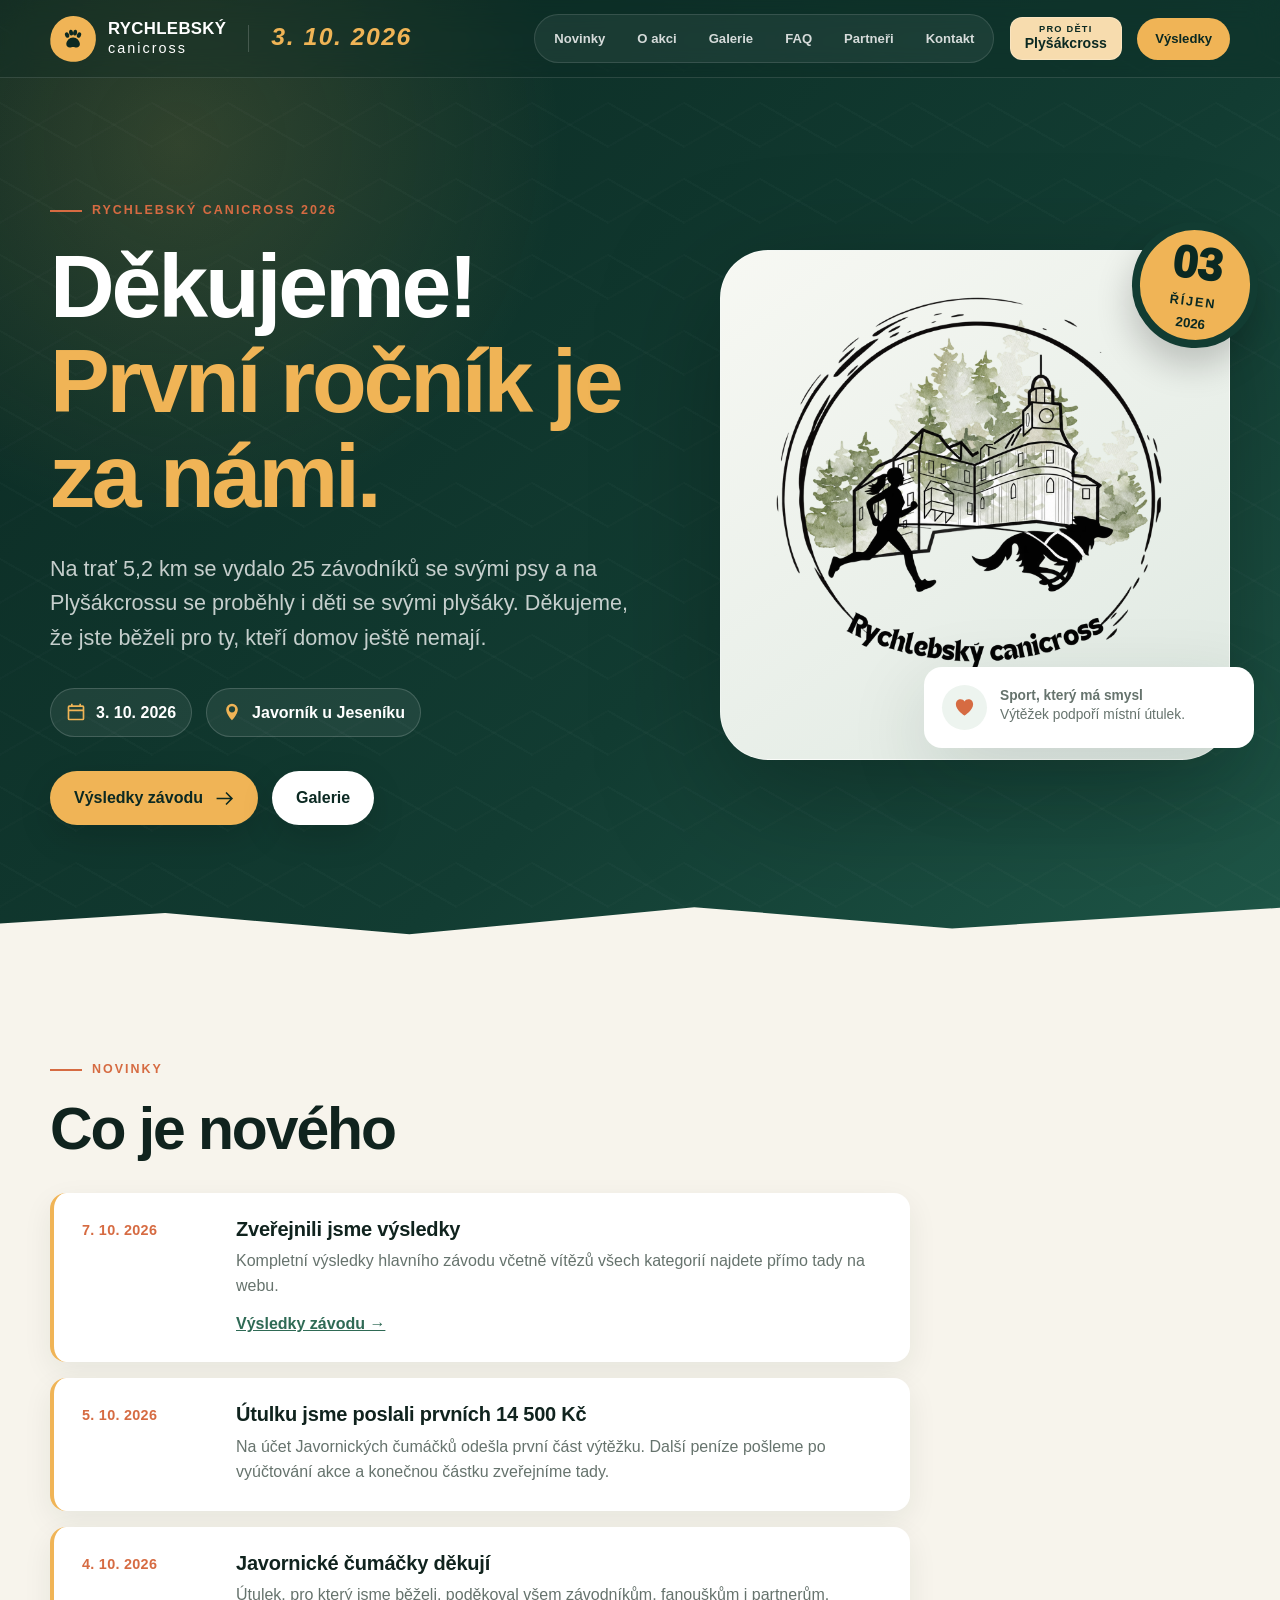
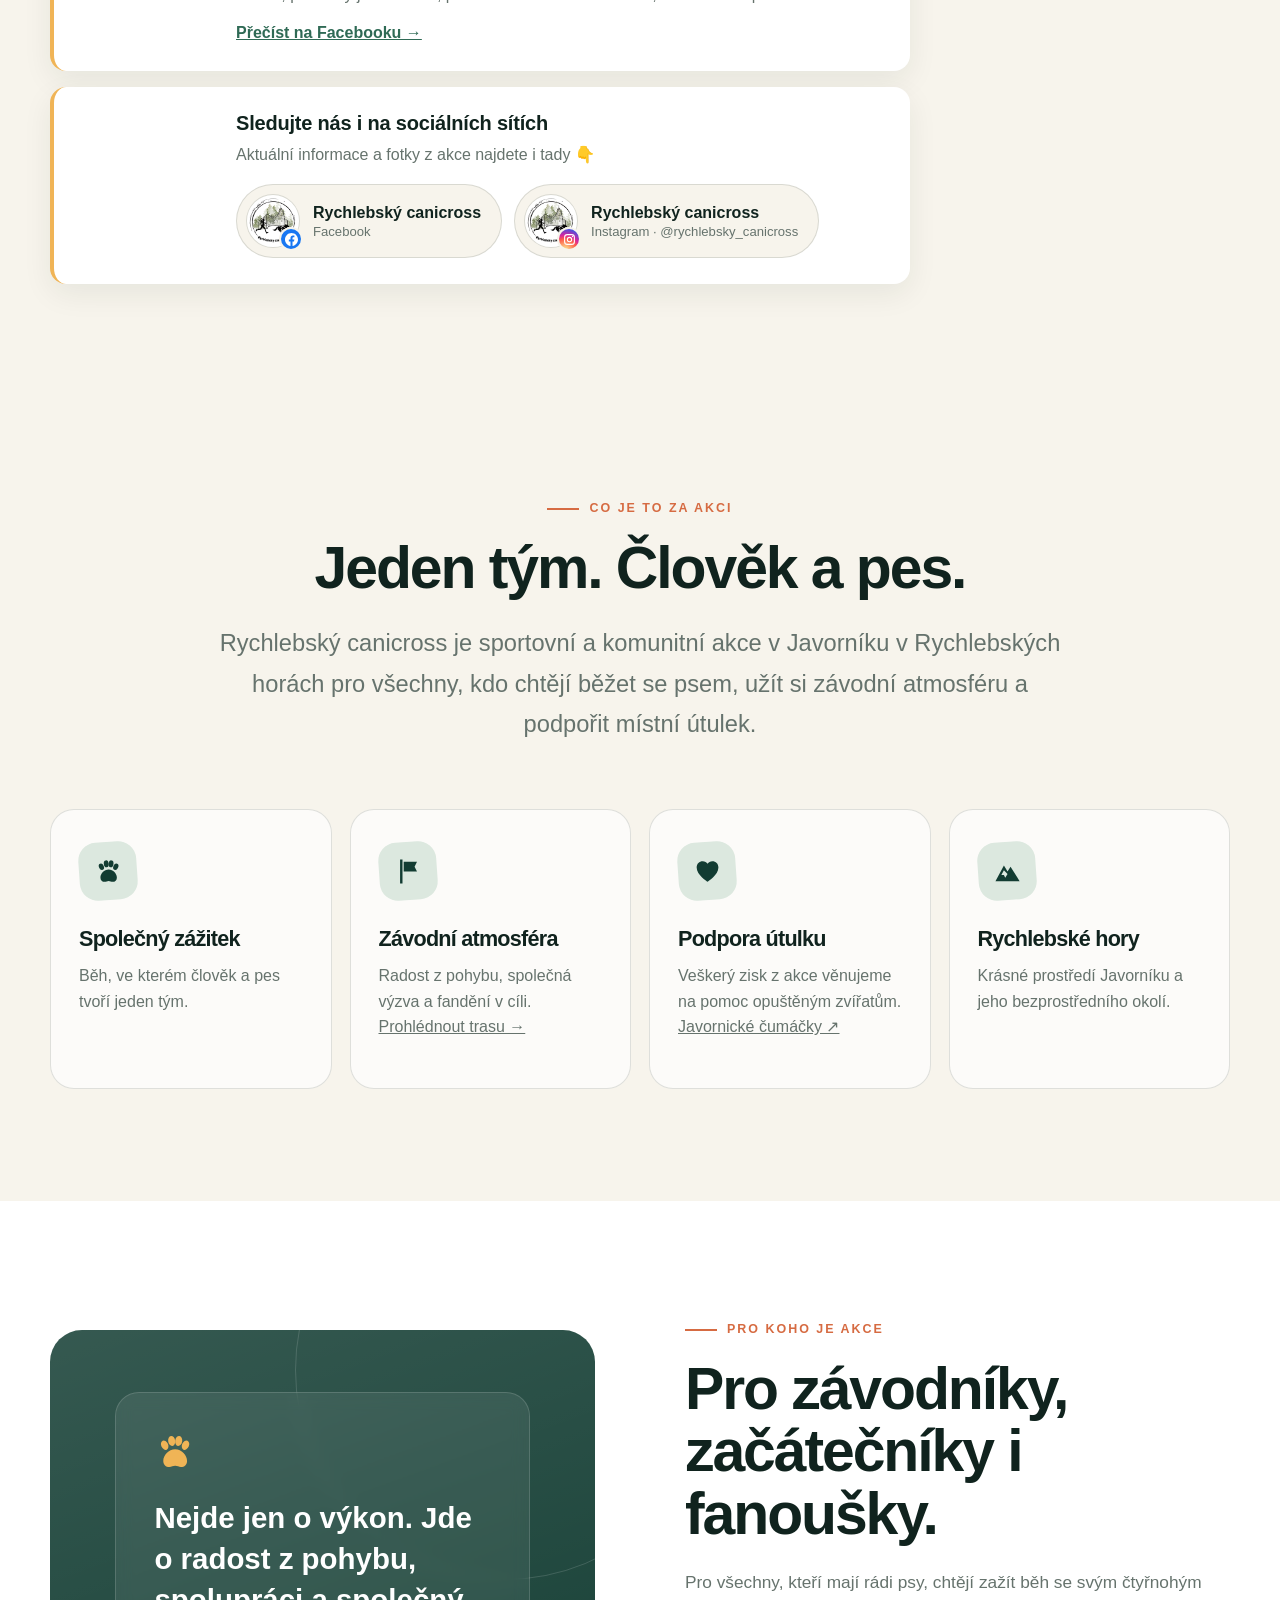
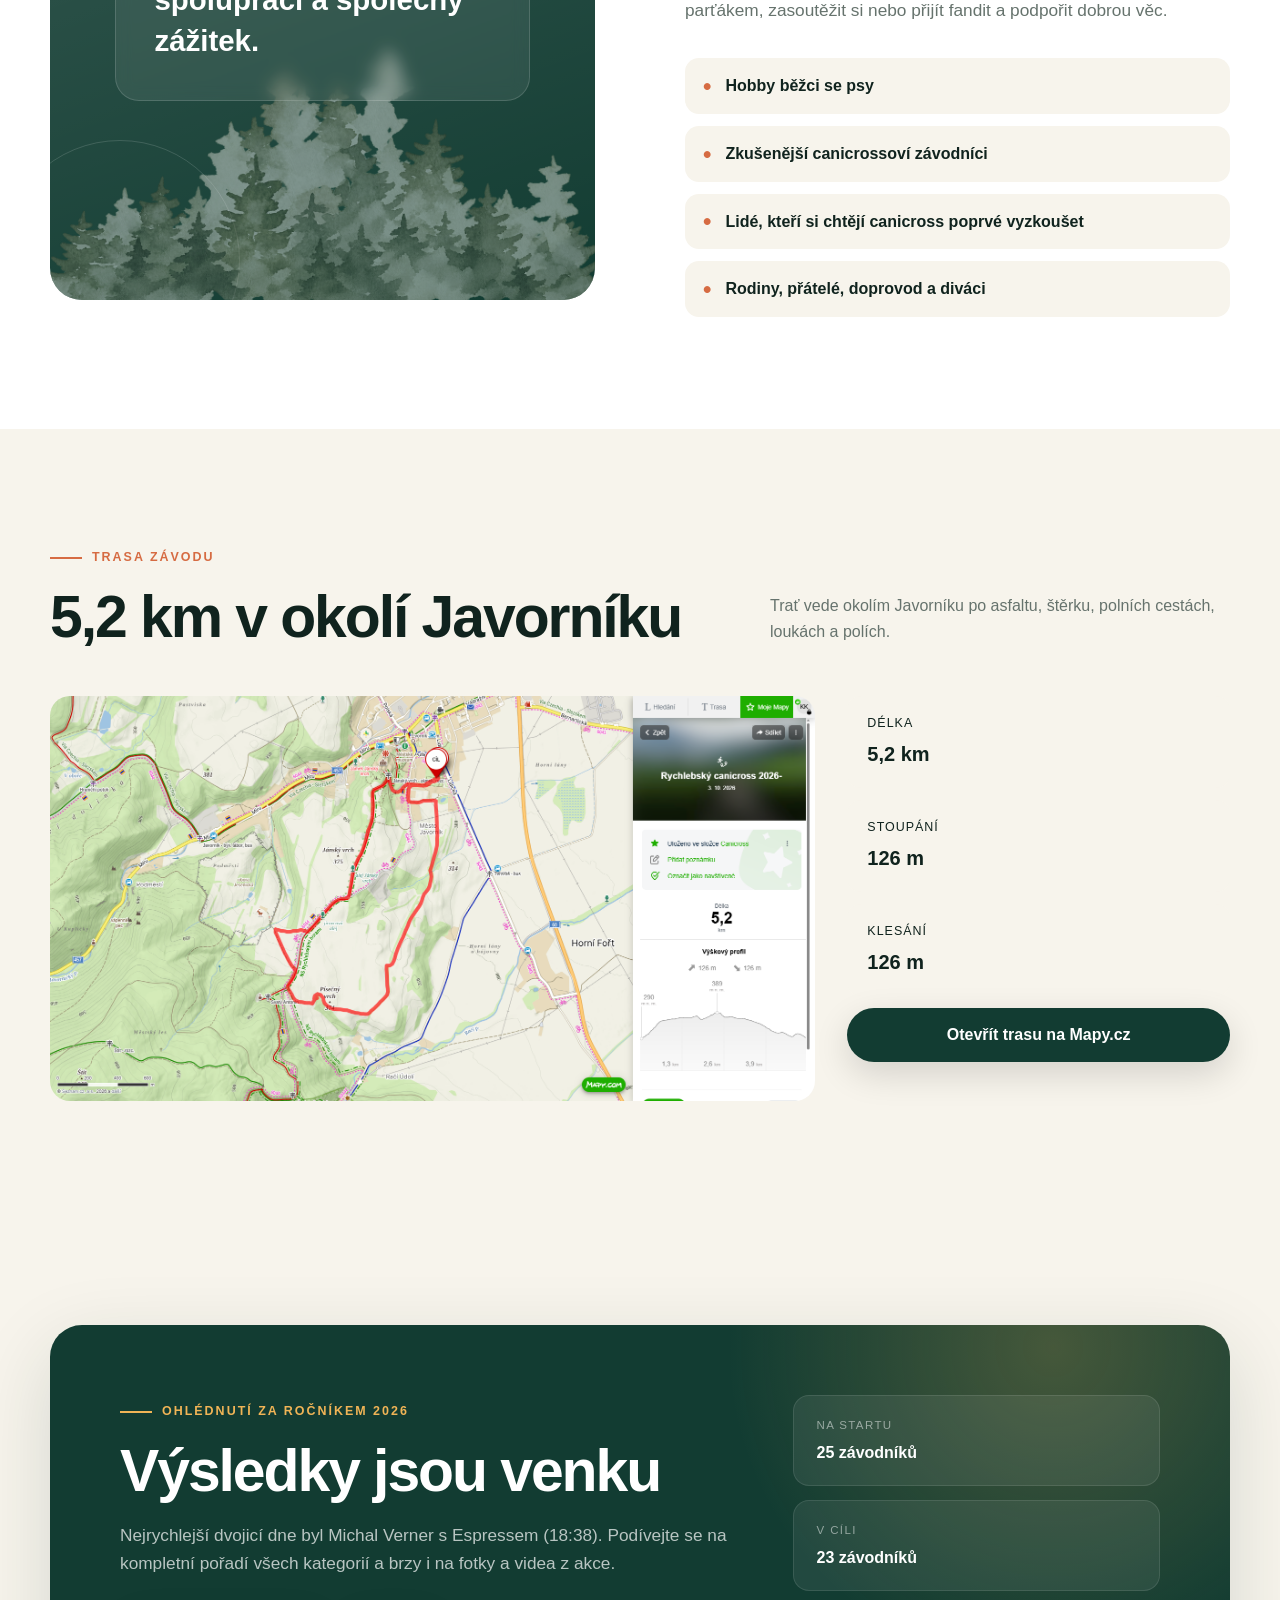
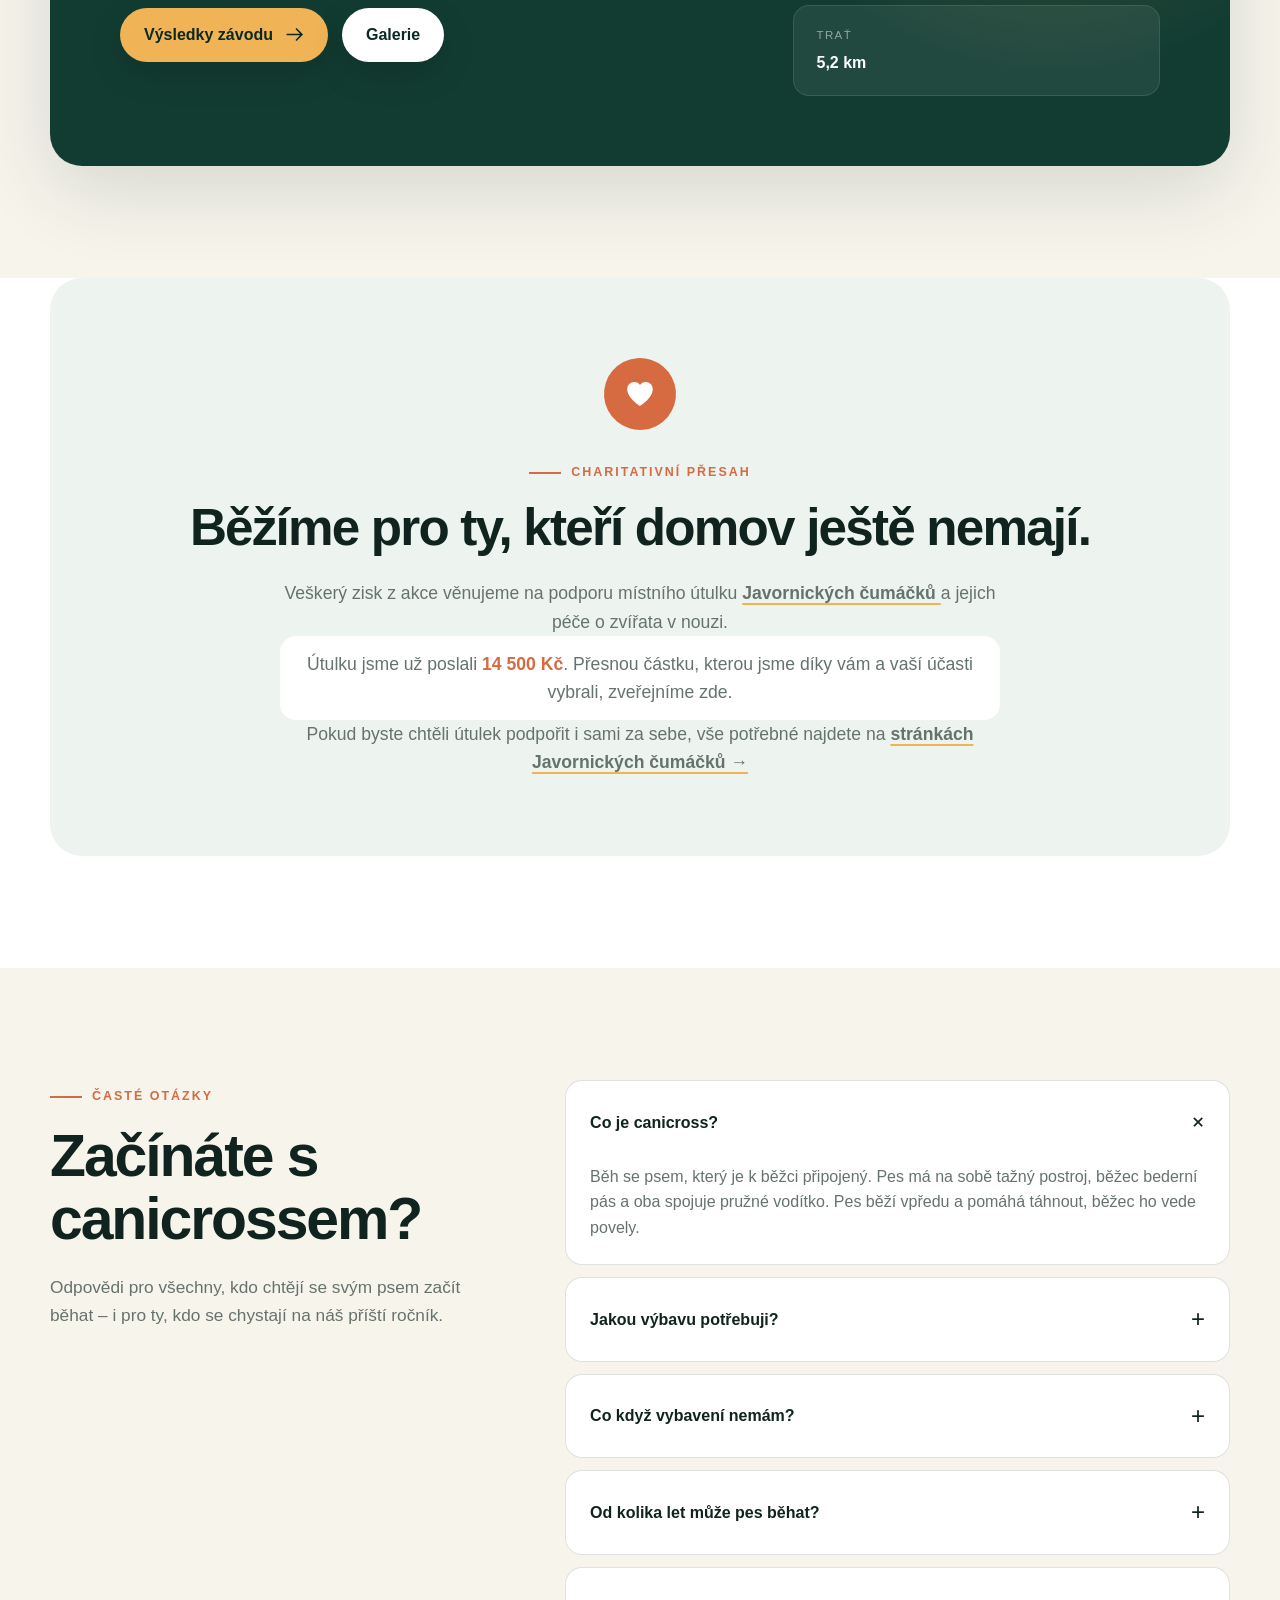
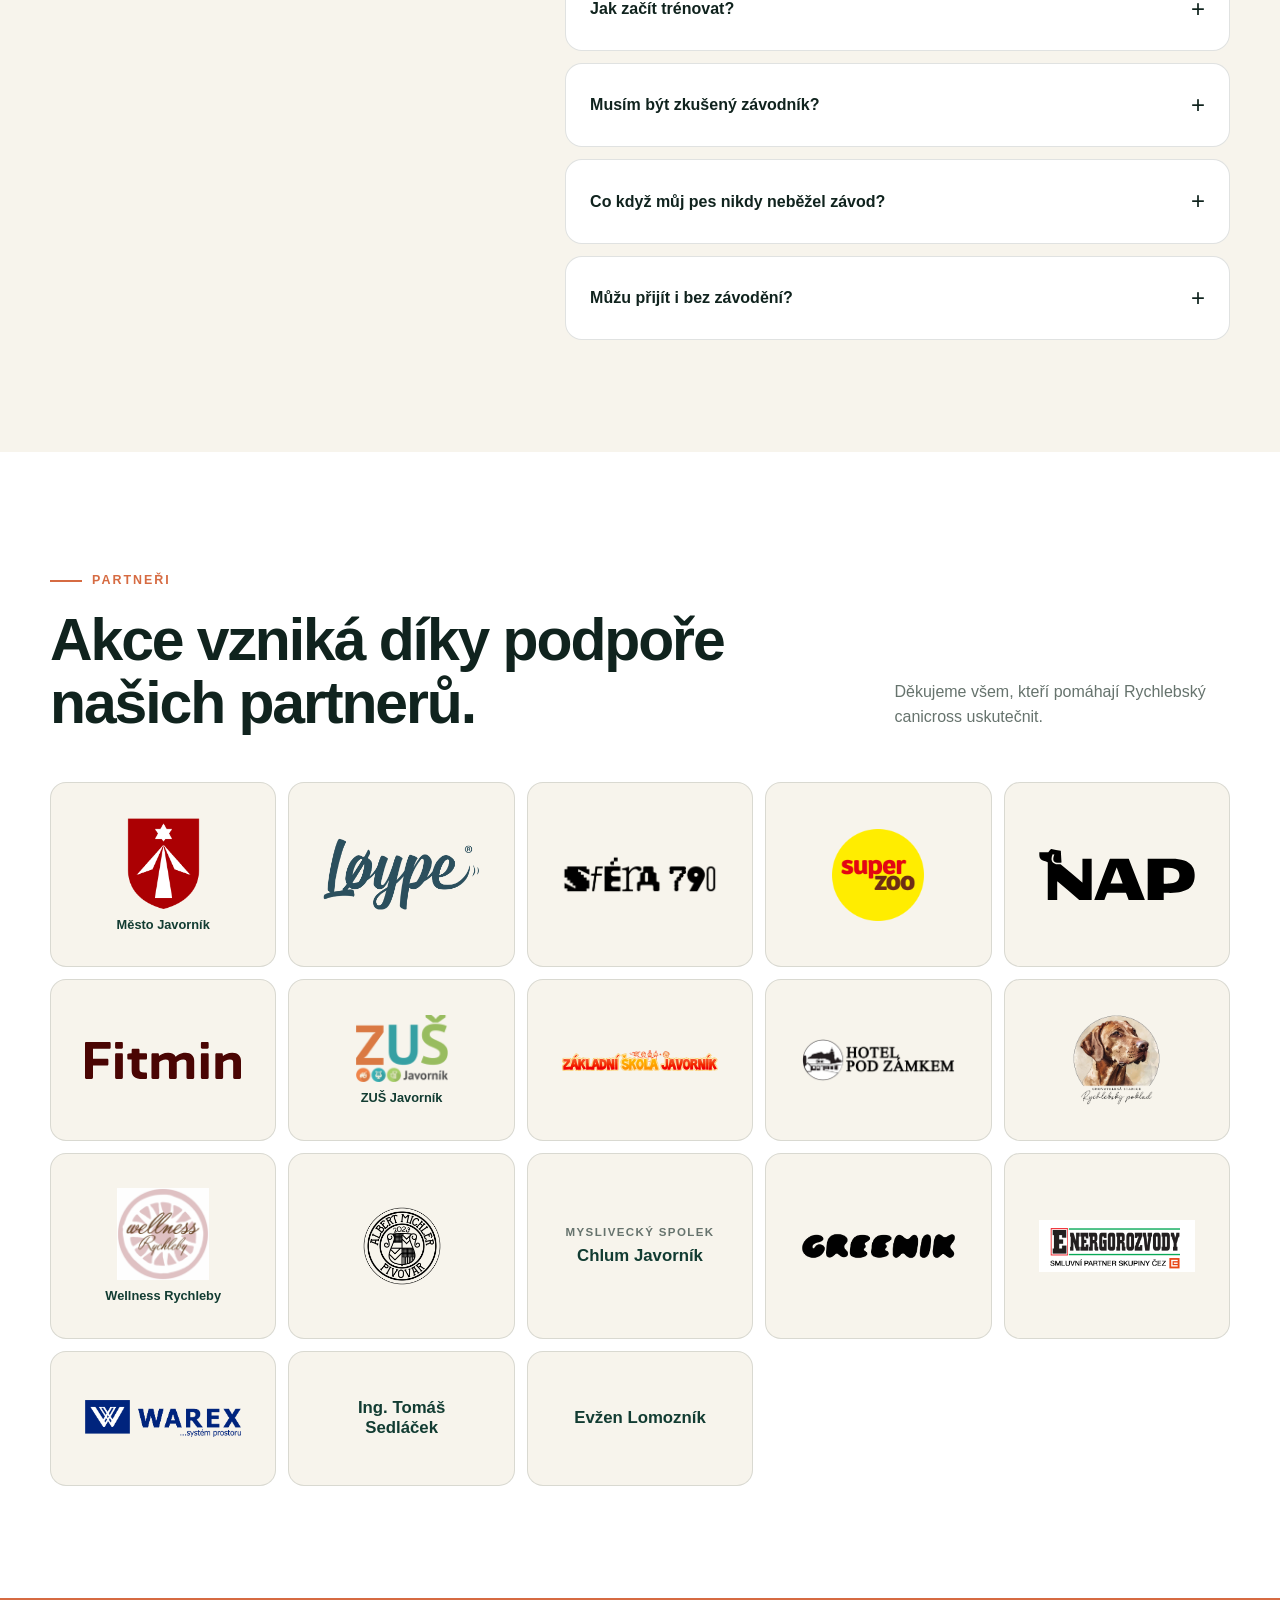
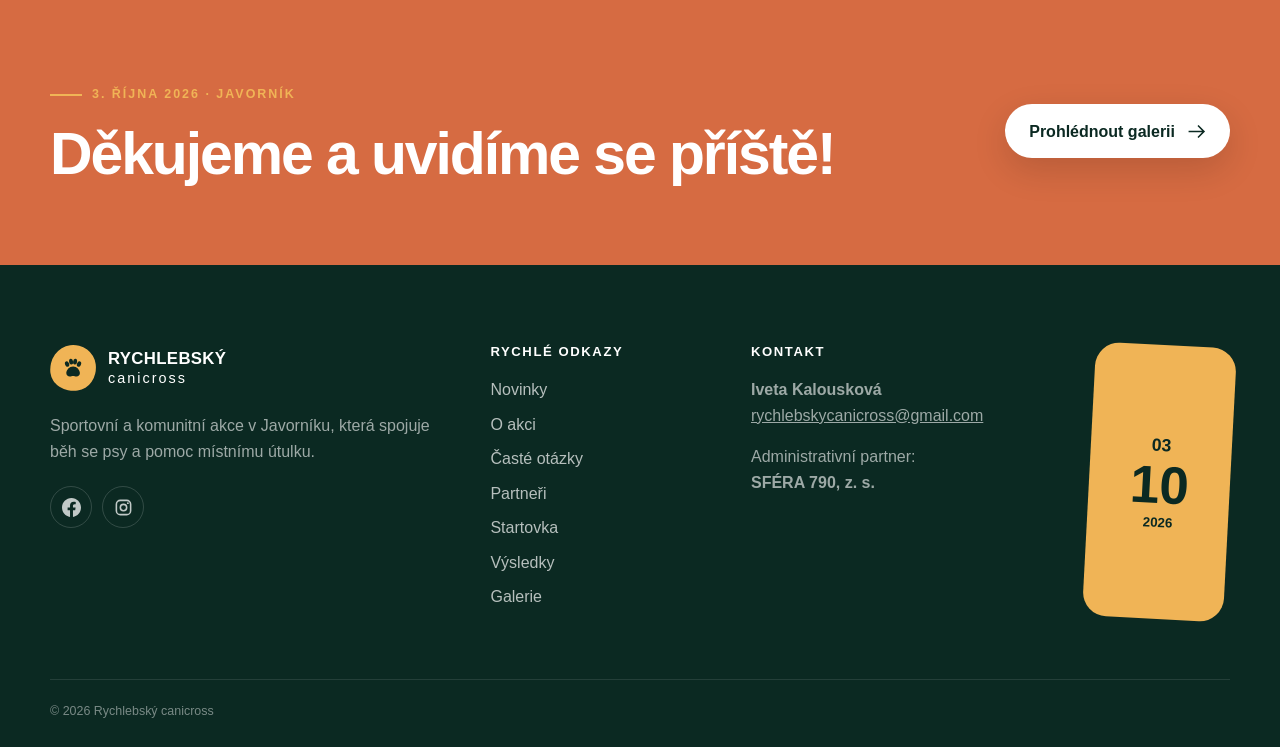
==== index.html @ 5286bbb1 "Novinky před O akci, odkaz na vlastní příspěvek útulku Odebrán výhled na 2. ročník, přidá se později" ====
<!doctype html>
<html lang="cs">
  <head>
    <meta charset="utf-8" />
    <meta name="viewport" content="width=device-width, initial-scale=1" />
    <meta
      name="description"
      content="Výsledky, fotky a poděkování z 1. ročníku Rychlebského canicrossu – 3. 10. 2026, Javorník."
    />
    <meta property="og:type" content="website" />
    <meta property="og:locale" content="cs_CZ" />
    <meta property="og:title" content="Rychlebský canicross 2026" />
    <meta
      property="og:description"
      content="Výsledky, fotky a poděkování z 1. ročníku Rychlebského canicrossu – 3. 10. 2026, Javorník."
    />
    <meta property="og:url" content="https://rychlebskycanicross.cz/" />
    <meta name="theme-color" content="#123c32" />
    <title>Rychlebský canicross 2026</title>
    <link rel="stylesheet" href="style.css?v=20261007-18" />
    <script src="script.js?v=20261007-3" defer></script>
  </head>
  <body id="top">
    <!-- SVG ikony jsou vložené přímo v souboru, takže web funguje i bez internetu. -->
    <svg aria-hidden="true" class="svg-sprite">
      <symbol id="i-paw" viewBox="0 0 24 24">
        <ellipse
          cx="6.1"
          cy="8.1"
          rx="2"
          ry="2.8"
          transform="rotate(-24 6.1 8.1)"
        />
        <ellipse
          cx="10.1"
          cy="5.7"
          rx="2"
          ry="2.9"
          transform="rotate(-8 10.1 5.7)"
        />
        <ellipse
          cx="14.1"
          cy="5.7"
          rx="2"
          ry="2.9"
          transform="rotate(8 14.1 5.7)"
        />
        <ellipse
          cx="18"
          cy="8.1"
          rx="2"
          ry="2.8"
          transform="rotate(24 18 8.1)"
        />
        <path
          d="M12.1 10.4c-3.7 0-6.8 3.4-6.8 6.7 0 2.1 1.5 3.5 3.5 3.5 1.2 0 2.1-.7 3.3-.7s2.1.7 3.3.7c2 0 3.5-1.4 3.5-3.5 0-3.3-3.1-6.7-6.8-6.7Z"
        />
      </symbol>
      <symbol id="i-heart" viewBox="0 0 24 24">
        <path
          d="M12 20.5S3 15 3 8.7C3 5.5 5.2 3.5 8 3.5c1.8 0 3.2.9 4 2.2 1-1.3 2.2-2.2 4-2.2 2.8 0 5 2 5 5.2 0 6.3-9 11.8-9 11.8Z"
        />
      </symbol>
      <symbol id="i-mountain" viewBox="0 0 24 24">
        <path
          d="M2 20 9 7l3 5 2.5-4L22 20H2Zm7-9-2.1 4H9l1.1 2.3L12 14l-3-3Z"
        />
      </symbol>
      <symbol id="i-people" viewBox="0 0 24 24">
        <circle cx="9" cy="8" r="3" />
        <circle cx="17" cy="9" r="2.4" />
        <path
          d="M3 20c.3-4.1 2.2-6.2 6-6.2s5.7 2.1 6 6.2H3Zm11.5-.1c-.1-2-.7-3.6-1.8-4.8.8-.7 1.9-1 3.3-1 3.1 0 4.7 2 5 5.8h-6.5Z"
        />
      </symbol>
      <symbol id="i-calendar" viewBox="0 0 24 24">
        <path
          d="M6 2h2v3H6V2Zm10 0h2v3h-2V2ZM4 4h16a2 2 0 0 1 2 2v14a2 2 0 0 1-2 2H4a2 2 0 0 1-2-2V6a2 2 0 0 1 2-2Zm0 7v9h16v-9H4Zm0-2h16V6H4v3Z"
        />
      </symbol>
      <symbol id="i-pin" viewBox="0 0 24 24">
        <path
          d="M12 22s7-7.2 7-13A7 7 0 1 0 5 9c0 5.8 7 13 7 13Zm0-9.5A3.5 3.5 0 1 1 12 5a3.5 3.5 0 0 1 0 7.5Z"
        />
      </symbol>
      <symbol id="i-flag" viewBox="0 0 24 24">
        <path d="M5 2h2v20H5V2Zm3 2h11l-2 4 2 4H8V4Z" />
      </symbol>
      <symbol id="i-clock" viewBox="0 0 24 24">
        <path
          d="M12 2a10 10 0 1 1 0 20 10 10 0 0 1 0-20Zm0 2a8 8 0 1 0 0 16 8 8 0 0 0 0-16Zm-1 3h2v4.6l3.2 1.9-1 1.7-4.2-2.5V7Z"
        />
      </symbol>
      <symbol id="i-arrow" viewBox="0 0 24 24">
        <path
          d="m13.2 5.2 1.4-1.4 8.2 8.2-8.2 8.2-1.4-1.4 5.8-5.8H2v-2h17l-5.8-5.8Z"
        />
      </symbol>
      <symbol id="i-menu" viewBox="0 0 24 24">
        <path d="M3 5h18v2H3V5Zm0 6h18v2H3v-2Zm0 6h18v2H3v-2Z" />
      </symbol>
      <symbol id="i-close" viewBox="0 0 24 24">
        <path
          d="m5.4 4 6.6 6.6L18.6 4 20 5.4 13.4 12l6.6 6.6-1.4 1.4-6.6-6.6L5.4 20 4 18.6l6.6-6.6L4 5.4 5.4 4Z"
        />
      </symbol>
      <symbol id="i-facebook" viewBox="0 0 24 24">
        <path
          d="M24 12.07C24 5.41 18.63 0 12 0S0 5.41 0 12.07c0 6.02 4.39 11.01 10.13 11.91v-8.43H7.08v-3.48h3.05V9.41c0-3.02 1.79-4.69 4.53-4.69 1.31 0 2.68.24 2.68.24v2.97h-1.51c-1.49 0-1.96.93-1.96 1.88v2.26h3.33l-.53 3.48h-2.8v8.43C19.61 23.08 24 18.09 24 12.07Z"
        />
      </symbol>
      <symbol id="i-instagram" viewBox="0 0 24 24">
        <rect x="3" y="3" width="18" height="18" rx="5" fill="none" stroke="currentColor" stroke-width="2" />
        <circle cx="12" cy="12" r="4" fill="none" stroke="currentColor" stroke-width="2" />
        <circle cx="17.5" cy="6.5" r="1.2" />
      </symbol>
    </svg>

    <a class="skip-link" href="#main">Přeskočit na obsah</a>

    <header class="site-header">
      <div class="container header-inner">
        <div class="header-branding">
          <a class="brand" href="#top" aria-label="Rychlebský canicross – domů">
            <span class="brand-mark"
              ><svg><use href="#i-paw"></use></svg
            ></span>
            <span>
              <strong>Rychlebský</strong>
              <span>canicross</span>
            </span>
          </a>

          <div class="header-date">
            <span>3. 10. 2026</span>
          </div>
        </div>

        <button
          class="nav-toggle"
          aria-expanded="false"
          aria-controls="main-nav"
        >
          <span class="sr-only">Otevřít menu</span>
          <svg class="menu-open"><use href="#i-menu"></use></svg>
          <svg class="menu-close"><use href="#i-close"></use></svg>
        </button>

        <nav class="main-nav" id="main-nav" aria-label="Hlavní navigace">
          <div class="nav-links">
            <a class="nav-collapse-info" href="#novinky">Novinky</a>
            <a class="nav-collapse-about" href="#o-akci">O akci</a>
            <a href="galerie/">Galerie</a>
            <a class="nav-secondary nav-collapse-faq" href="#faq">FAQ</a
            ><a class="nav-secondary nav-collapse-partners" href="#partneri"
              >Partneři</a
            >
            <a class="nav-secondary nav-collapse-contact" href="#kontakt"
              >Kontakt</a
            >
            <details class="nav-more">
              <summary>Více</summary>
              <div class="nav-more-menu">
                <a class="nav-more-info" href="#novinky">Novinky</a>
                <a class="nav-more-about" href="#o-akci">O akci</a>
                <a class="nav-more-faq" href="#faq">FAQ</a>
                <a class="nav-more-partners" href="#partneri">Partneři</a>
                <a class="nav-more-contact" href="#kontakt">Kontakt</a>
              </div>
            </details>
          </div>
          <a class="nav-kids" href="/plysakcross/">
            <small>Pro děti</small>
            <strong>Plyšákcross</strong>
          </a>
          <a class="button button-small" href="vysledky/">Výsledky</a>
        </nav>
      </div>
    </header>

    <main id="main">
      <section class="hero">
        <div class="hero-pattern" aria-hidden="true"></div>
        <div class="container hero-grid">
          <div class="hero-copy reveal">
            <p class="eyebrow">Rychlebský canicross 2026</p>
            <h1>Děkujeme! <em>První ročník je za námi.</em></h1>
            <p class="hero-lead">
              Na trať 5,2 km se vydalo 25 závodníků se svými psy a na
              Plyšákcrossu se proběhly i děti se svými plyšáky. Děkujeme, že
              jste běželi pro ty, kteří domov ještě nemají.
            </p>

            <div class="hero-meta" aria-label="Základní informace">
              <span
                ><svg><use href="#i-calendar"></use></svg
                ><strong>3. 10. 2026</strong></span
              >
              <span
                ><svg><use href="#i-pin"></use></svg
                ><strong>Javorník u Jeseníku</strong></span
              >
            </div>

            <div class="hero-actions">
              <a class="button button-accent" href="vysledky/">
                Výsledky závodu
                <svg><use href="#i-arrow"></use></svg>
              </a>
              <a class="button" href="galerie/">Galerie</a>
            </div>
          </div>

          <div
            class="hero-visual reveal"
            aria-label="Logo Rychlebského canicrossu"
          >
            <div class="event-sticker">
              <span>03</span>
              <strong>ŘÍJEN</strong>
              <small>2026</small>
            </div>
            <div class="hero-logo-panel">
              <img
                class="hero-main-logo"
                src="assets/images/rychlebsky-canicross-logo.png"
                alt="Rychlebský canicross"
                width="1254"
                height="1254"
                decoding="async"
              />
            </div>
            <div class="visual-caption">
              <span class="caption-icon"
                ><svg><use href="#i-heart"></use></svg
              ></span>
              <span
                ><strong>Sport, který má smysl</strong>Výtěžek podpoří místní
                útulek.</span
              >
            </div>
          </div>
        </div>
        <div class="hero-wave" aria-hidden="true"></div>
      </section>

      <!-- NOVINKY: novou zprávu přidáš zkopírováním celého bloku <article>
           a vložením NAHORU seznamu (nejnovější zpráva je první). -->
      <section class="section news" id="novinky">
        <div class="container">
          <div class="section-heading reveal">
            <div>
              <p class="eyebrow">Novinky</p>
              <h2>Co je nového</h2>
            </div>
          </div>

          <div class="news-list">
            <article class="news-item reveal">
              <time datetime="2026-10-07">7. 10. 2026</time>
              <div>
                <h3>Zveřejnili jsme výsledky</h3>
                <p>
                  Kompletní výsledky hlavního závodu včetně vítězů všech
                  kategorií najdete přímo tady na webu.
                </p>
                <a class="news-link" href="vysledky/">Výsledky závodu →</a>
              </div>
            </article>

            <article class="news-item reveal">
              <time datetime="2026-10-05">5. 10. 2026</time>
              <div>
                <h3>Útulku jsme poslali prvních 14 500 Kč</h3>
                <p>
                  Na účet Javornických čumáčků odešla první část výtěžku. Další
                  peníze pošleme po vyúčtování akce a konečnou částku
                  zveřejníme tady.
                </p>
              </div>
            </article>

            <article class="news-item reveal">
              <time datetime="2026-10-04">4. 10. 2026</time>
              <div>
                <h3>Javornické čumáčky děkují</h3>
                <p>
                  Útulek, pro který jsme běželi, poděkoval všem závodníkům,
                  fanouškům i partnerům.
                </p>
                <a
                  class="news-link"
                  href="https://www.facebook.com/share/p/1C2LyCkM2q/"
                  target="_blank"
                  rel="noopener noreferrer"
                  >Přečíst na Facebooku →</a
                >
              </div>
            </article>

            <!-- Sociální sítě: tento blok nech vždy jako poslední. -->
            <article class="news-item news-item-social reveal">
              <span aria-hidden="true"></span>
              <div>
                <h3>Sledujte nás i na sociálních sítích</h3>
                <p>Aktuální informace a fotky z akce najdete i tady 👇</p>
                <div class="social-profiles">
                  <a
                    class="social-profile"
                    href="https://www.facebook.com/61593225410671"
                    target="_blank"
                    rel="noopener noreferrer"
                    aria-label="Rychlebský canicross na Facebooku (otevře se v nové kartě)"
                  >
                    <span class="social-avatar">
                      <img
                        src="assets/images/rychlebsky-canicross-logo.png"
                        alt=""
                        width="52"
                        height="52"
                      />
                      <span class="social-badge social-badge-facebook"
                        ><svg><use href="#i-facebook"></use></svg
                      ></span>
                    </span>
                    <span class="social-name">
                      <strong>Rychlebský canicross</strong>
                      <small>Facebook</small>
                    </span>
                  </a>
                  <a
                    class="social-profile"
                    href="https://www.instagram.com/rychlebsky_canicross/"
                    target="_blank"
                    rel="noopener noreferrer"
                    aria-label="Rychlebský canicross na Instagramu (otevře se v nové kartě)"
                  >
                    <span class="social-avatar">
                      <img
                        src="assets/images/rychlebsky-canicross-logo.png"
                        alt=""
                        width="52"
                        height="52"
                      />
                      <span class="social-badge social-badge-instagram"
                        ><svg><use href="#i-instagram"></use></svg
                      ></span>
                    </span>
                    <span class="social-name">
                      <strong>Rychlebský canicross</strong>
                      <small>Instagram · @rychlebsky_canicross</small>
                    </span>
                  </a>
                </div>
              </div>
            </article>
          </div>
        </div>
      </section>

      <section class="section intro" id="o-akci">
        <div class="container narrow center reveal">
          <p class="eyebrow">Co je to za akci</p>
          <h2>Jeden tým. Člověk a pes.</h2>
          <p class="large-copy">
            Rychlebský canicross je sportovní a komunitní akce v Javorníku v
            Rychlebských horách pro všechny, kdo chtějí běžet se psem, užít si
            závodní atmosféru a podpořit místní útulek.
          </p>
        </div>

        <div class="container benefits-grid">
          <article class="benefit-card reveal">
            <span class="icon-wrap"
              ><svg><use href="#i-paw"></use></svg
            ></span>
            <h3>Společný zážitek</h3>
            <p>Běh, ve kterém člověk a pes tvoří jeden tým.</p>
          </article>
          <article class="benefit-card reveal">
            <span class="icon-wrap"
              ><svg><use href="#i-flag"></use></svg
            ></span>
            <h3>Závodní atmosféra</h3>
            <p>
              Radost z pohybu, společná výzva a fandění v cíli.
              <a class="benefit-link" href="#trasa"> Prohlédnout trasu → </a>
            </p>
          </article>
          <article class="benefit-card reveal">
            <span class="icon-wrap"
              ><svg><use href="#i-heart"></use></svg
            ></span>
            <h3>Podpora útulku</h3>
            <p>
              Veškerý zisk z akce věnujeme na pomoc opuštěným zvířatům.
              <a
                class="benefit-link"
                href="https://www.javornickecumacky.cz/"
                target="_blank"
                rel="noopener"
              >
                Javornické čumáčky ↗
              </a>
            </p>
          </article>
          <article class="benefit-card reveal">
            <span class="icon-wrap"
              ><svg><use href="#i-mountain"></use></svg
            ></span>
            <h3>Rychlebské hory</h3>
            <p>Krásné prostředí Javorníku a jeho bezprostředního okolí.</p>
          </article>
        </div>
      </section>

      <section class="section audience" id="pro-koho">
        <div class="container split">
          <div class="audience-art reveal">
            <div class="quote-card">
              <svg><use href="#i-paw"></use></svg>
              <blockquote>
                Nejde jen o výkon. Jde o radost z pohybu, spolupráci a společný
                zážitek.
              </blockquote>
            </div>
            <div class="trail-map" aria-hidden="true">
              <img
                class="trail-forest-image"
                src="assets/images/rychlebsky-les.png"
                alt=""
                width="1200"
                height="576"
                loading="lazy"
                decoding="async"
              />
            </div>
          </div>

          <div class="section-copy reveal">
            <p class="eyebrow">Pro koho je akce</p>
            <h2>Pro závodníky, začátečníky i fanoušky.</h2>
            <p>
              Pro všechny, kteří mají rádi psy, chtějí zažít běh se svým
              čtyřnohým parťákem, zasoutěžit si nebo přijít fandit a podpořit
              dobrou věc.
            </p>
            <ul class="check-list">
              <li>Hobby běžci se psy</li>
              <li>Zkušenější canicrossoví závodníci</li>
              <li>Lidé, kteří si chtějí canicross poprvé vyzkoušet</li>
              <li>Rodiny, přátelé, doprovod a diváci</li>
            </ul>
          </div>
        </div>
      </section>

      <!-- PŘED ZÁVODEM: pro další ročník odstraň atribut hidden. -->
      <section class="section info-section" id="informace" hidden>
        <div class="container">
          <div class="section-heading reveal">
            <div>
              <p class="eyebrow">Základní informace</p>
              <h2>Co je dobré vědět</h2>
            </div>
            <p>
              Další podrobnosti budeme postupně doplňovat. Hlavní údaje ale máte
              na jednom místě.
            </p>
          </div>

          <div class="info-grid">
            <article class="info-card info-card-featured reveal">
              <svg><use href="#i-calendar"></use></svg>
              <span>Kdy</span>
              <strong>3. října 2026</strong>
              <small>sobota</small>
            </article>
            <article class="info-card reveal">
              <svg><use href="#i-pin"></use></svg>
              <span>Kde</span>
              <strong>Javorník u Jeseníku</strong>
              <small>Rychlebské hory</small>
            </article>
            <article class="info-card reveal">
              <svg><use href="#i-people"></use></svg>
              <span>Pořádá</span>
              <strong>Tým Rychlebský canicross</strong>
              <small>Iveta Kalousková a spol.</small>
            </article>
            <article class="info-card reveal">
              <svg><use href="#i-heart"></use></svg>
              <span>Partner</span>
              <strong>SFÉRA 790, z. s.</strong>
              <small>administrativní partner</small>
            </article>
          </div>
        </div>
      </section>

      <section class="section route" id="trasa">
        <div class="container">
          <div class="section-heading reveal">
            <div>
              <p class="eyebrow">Trasa závodu</p>
              <h2>5,2 km v okolí Javorníku</h2>
            </div>

            <p>
              Trať vede okolím Javorníku po asfaltu, štěrku, polních cestách,
              loukách a polích.
            </p>
          </div>

          <div class="route-layout reveal">
            <div class="route-map">
              <a
                class="lightbox-trigger"
                href="assets/images/trasa-mapy.png"
                target="_blank"
                rel="noopener"
                title="Klikni pro zvětšení mapy"
              >
                <img
                  src="assets/images/trasa-mapy.png"
                  alt="Mapa trasy Rychlebského canicrossu 2026"
                />
              </a>
            </div>

            <div class="route-info">
              <div>
                <span>Délka</span>
                <strong>5,2 km</strong>
              </div>

              <div>
                <span>Stoupání</span>
                <strong>126 m</strong>
              </div>

              <div>
                <span>Klesání</span>
                <strong>126 m</strong>
              </div>

              <a
                class="button button-dark"
                href="https://mapy.com/s/bovacemuba"
                target="_blank"
                rel="noopener"
              >
                Otevřít trasu na Mapy.cz
              </a>
            </div>
          </div>
        </div>
      </section>

      <!-- PŘED ZÁVODEM: pro další ročník odstraň atribut hidden. -->
      <section class="section practical" id="prakticke-info" hidden>
        <div class="container">
          <div class="section-heading reveal">
            <div>
              <p class="eyebrow">Praktické informace</p>
              <h2>Zázemí závodu</h2>
            </div>
          </div>

          <div class="practical-info">
            <div>
              <span>Start, cíl a registrace</span>
              <strong>Dolní park, Javorník</strong>
            </div>

            <div>
              <span>WC</span>
              <strong>ZUŠ Javorník</strong>
            </div>

            <div>
              <span>Parkování</span>
              <strong
                >Na louce při příjezdu do Javorníku ze směru od Horního
                Fořtu</strong
              >
            </div>
          </div>

          <div class="practical-map">
            <a
              class="lightbox-trigger"
              href="assets/images/zazemi-mapa.jpg"
              target="_blank"
              rel="noopener"
              title="Klikni pro zvětšení mapy"
            >
              <img
                src="assets/images/zazemi-mapa.jpg"
                alt="Mapa zázemí Rychlebského canicrossu – start, parkování a WC"
              />
            </a>
          </div>
        </div>
      </section>

      <!-- PO ZÁVODĚ: shrnutí ročníku. Před dalším ročníkem tuto sekci skryj
           (atribut hidden) a odkryj sekci registrace níže. -->
      <section class="section registration" id="ohlednuti">
        <div class="container registration-panel reveal">
          <div class="registration-copy">
            <p class="eyebrow eyebrow-light">Ohlédnutí za ročníkem 2026</p>
            <h2>Výsledky jsou venku</h2>
            <p>
              Nejrychlejší dvojicí dne byl Michal Verner s Espressem (18:38).
              Podívejte se na kompletní pořadí všech kategorií a brzy i na
              fotky a videa z akce.
            </p>
            <div class="registration-actions">
              <a class="button button-accent" href="vysledky/">
                Výsledky závodu
                <svg><use href="#i-arrow"></use></svg>
              </a>
              <a class="button" href="galerie/">Galerie</a>
            </div>
          </div>
          <div class="registration-details">
            <div>
              <span>Na startu</span>
              <strong>25 závodníků</strong>
            </div>
            <div>
              <span>V cíli</span>
              <strong>23 závodníků</strong>
            </div>
            <div>
              <span>Trať</span>
              <strong>5,2 km</strong>
            </div>
          </div>
        </div>
      </section>

      <!-- PŘED ZÁVODEM: registrace. Pro další ročník odstraň atribut hidden. -->
      <section class="section registration" id="registrace" hidden>
        <div class="container registration-panel reveal">
          <div class="registration-copy">
            <p class="eyebrow eyebrow-light">
              Registrace na hlavní canicrossový závod
            </p>
            <h2>Chceš být u toho?</h2>
            <p>
              Přihlas sebe a svého psa přes jednoduchý online formulář. Výtěžek
              ze startovného podpoří místní útulek.
            </p>
            <div class="registration-status">
              <span></span>
              Online registrace je otevřená do 26. 9. 2026
            </div>
            <a
              class="button button-accent registration-link"
              href="https://docs.google.com/forms/d/e/1FAIpQLScPytJPIUg3VCQW1lpwOnR9T6quI3ZLGrl5AvCq_BmGS0UXqQ/viewform"
              target="_blank"
              rel="noopener noreferrer"
              data-registration-trigger
            >
              Přihlásit se na hlavní závod
              <svg><use href="#i-arrow"></use></svg>
            </a>
          </div>
          <div class="registration-details">
            <div>
              <span>Startovné</span>
              <strong>500 Kč</strong>
            </div>
            <div>
              <span>Uzávěrka registrace</span>
              <strong>26. 9. 2026</strong>
            </div>
            <div>
              <span>Kapacita závodu</span>
              <strong>50 závodníků</strong>
            </div>
          </div>
        </div>

        <!--
        GOOGLE FORMULÁŘ:
        Po získání odkazu stačí v souboru script.js doplnit hodnotu
        GOOGLE_FORM_EMBED_URL. Formulář se pak zobrazí automaticky zde.
      -->
        <div class="container form-embed-shell" id="form-embed-shell" hidden>
          <iframe
            id="google-form-frame"
            title="Registrace na Rychlebský canicross"
            loading="lazy"
          ></iframe>
        </div>
      </section>

      <!-- PŘED ZÁVODEM: pro další ročník odstraň atribut hidden. -->
      <section class="section program" id="program" hidden>
        <div class="container split split-program">
          <div class="section-copy reveal">
            <p class="eyebrow">Program dne</p>
            <h2>Od registrace až po vyhlášení.</h2>
          </div>

          <ol class="timeline reveal">
            <li>
              <span class="timeline-number">09:00</span>
              <div>
                <strong>Prezentace a registrace závodníků</strong>
                <small
                  >Registrace závodníků na místě probíhá od 9:00 do
                  10:00.</small
                >
              </div>
            </li>
            <li>
              <span class="timeline-number">10:00</span>
              <div>
                <strong
                  ><a class="timeline-link" href="/plysakcross/"
                    >Plyšákcross</a
                  ></strong
                >
                <small>Hromadný start dětského závodu</small>
              </div>
            </li>
            <li>
              <span class="timeline-number">10:30</span>
              <div>
                <strong
                  ><a class="timeline-link" href="/plysakcross/"
                    >Vyhlášení Plyšákcrossu</a
                  ></strong
                >
                <small
                  >Vyhlášení výsledků dětského závodu a předání odměn všem malým
                  závodníkům.</small
                >
              </div>
            </li>
            <li>
              <span class="timeline-number">11:00</span>
              <div>
                <strong>Start závodu</strong>
                <small>Závodníci vybíhají v intervalech po 15 sekundách.</small>
              </div>
            </li>

            <li>
              <span class="timeline-number">12:30</span>
              <div>
                <strong>Vyhlášení výsledků</strong>
                <small>Společné zakončení závodu a vyhlášení výsledků.</small>
              </div>
            </li>
          </ol>
        </div>
      </section>

      <section class="section charity">
        <div class="container charity-panel reveal">
          <span class="charity-icon"
            ><svg><use href="#i-heart"></use></svg
          ></span>
          <p class="eyebrow">Charitativní přesah</p>
          <h2>Běžíme pro ty, kteří domov ještě nemají.</h2>
          <p>
            Veškerý zisk z akce věnujeme na podporu místního útulku
            <a
              href="https://www.javornickecumacky.cz/"
              target="_blank"
              rel="noopener"
            >
              Javornických čumáčků
            </a>
            a jejich péče o zvířata v nouzi.
          </p>
          <p class="charity-amount">
            Útulku jsme už poslali <strong>14 500 Kč</strong>. Přesnou částku,
            kterou jsme díky vám a vaší účasti vybrali, zveřejníme zde.
          </p>
          <p class="charity-link">
            Pokud byste chtěli útulek podpořit i sami za sebe, vše potřebné
            najdete na
            <a
              href="https://www.javornickecumacky.cz/"
              target="_blank"
              rel="noopener noreferrer"
              >stránkách Javornických čumáčků →</a
            >
          </p>
        </div>
      </section>

      <section class="section faq" id="faq">
        <div class="container faq-layout">
          <div class="section-copy reveal">
            <p class="eyebrow">Časté otázky</p>
            <h2>Začínáte s canicrossem?</h2>
            <p>
              Odpovědi pro všechny, kdo chtějí se svým psem začít běhat – i pro
              ty, kdo se chystají na náš příští ročník.
            </p>
          </div>

          <div class="accordion reveal">
            <details open>
              <summary>Co je canicross?<span>+</span></summary>
              <p>
                Běh se psem, který je k běžci připojený. Pes má na sobě tažný
                postroj, běžec bederní pás a oba spojuje pružné vodítko. Pes
                běží vpředu a pomáhá táhnout, běžec ho vede povely.
              </p>
            </details>

            <details>
              <summary>Jakou výbavu potřebuji?<span>+</span></summary>
              <p>
                Tažný postroj pro psa (ne obojek), bederní pás pro sebe
                a amortizační vodítko, které tlumí trhnutí. K tomu běžecké boty
                do terénu. Postroj musí psovi dobře padnout – nejlépe si ho
                před nákupem vyzkoušejte.
              </p>
            </details>

            <details>
              <summary>Co když vybavení nemám?<span>+</span></summary>
              <p>
                Na první zkoušku si výbavu můžete půjčit od známých nebo se
                zeptat v canicrossovém klubu ve vašem okolí. Vlastní výbavu se
                vyplatí kupovat, až zjistíte, že vás běh se psem baví.
              </p>
            </details>

            <details>
              <summary>Od kolika let může pes běhat?<span>+</span></summary>
              <p>
                S pravidelným během začínejte až po skončení růstu, u většiny
                psů zhruba od 12 měsíců, u velkých plemen později. Poraďte se
                s veterinářem. Na našem závodě musí být pes v den závodu starší
                12 měsíců.
              </p>
            </details>

            <details>
              <summary>Jak začít trénovat?<span>+</span></summary>
              <p>
                Začněte krátkými úseky a délku přidávejte postupně. Naučte psa
                základní povely – vpřed, vpravo, vlevo, stůj. Neběhejte
                v horku, berte s sebou vodu a sledujte, jak pes běh zvládá.
              </p>
            </details>

            <details>
              <summary>Musím být zkušený závodník?<span>+</span></summary>
              <p>
                Nemusíte. Náš závod je určený hobby běžcům, začátečníkům
                i zkušenějším závodníkům.
              </p>
            </details>

            <details>
              <summary>Co když můj pes nikdy neběžel závod?<span>+</span></summary>
              <p>
                Nevadí. Důležité je znát svého psa, jeho limity a reakce na cizí
                prostředí, lidi a ostatní psy. Pes musí být dobře zvládnutelný
                a majitel k závodu přistupovat zodpovědně.
              </p>
            </details>

            <details>
              <summary>Můžu přijít i bez závodění?<span>+</span></summary>
              <p>
                Určitě. Přijďte fandit, užít si atmosféru a podpořit dobrou věc.
              </p>
            </details>
          </div>
        </div>
      </section>

      <section class="section partners" id="partneri">
        <div class="container">
          <div class="section-heading reveal">
            <div>
              <p class="eyebrow">Partneři</p>
              <h2>Akce vzniká díky podpoře našich partnerů.</h2>
            </div>

            <p>
              Děkujeme všem, kteří pomáhají Rychlebský canicross uskutečnit.
            </p>
          </div>

          <div class="partner-grid reveal">
            <!-- Město Javorník -->
            <div class="partner-logo">
              <a
                class="partner-logo-link partner-logo-link-city"
                href="https://www.mestojavornik.cz/"
                target="_blank"
                rel="noopener noreferrer"
                aria-label="Město Javorník"
              >
                <img
                  class="partner-logo-image partner-logo-image-portrait"
                  src="assets/images/partners/mesto-javornik.png"
                  alt="Znak města Javorník"
                  loading="lazy"
                  decoding="async"
                />
                <span class="partner-logo-label">Město Javorník</span>
              </a>
            </div>

            <!-- Løype -->
            <div class="partner-logo">
              <a
                class="partner-logo-link"
                href="https://loype.cz/"
                target="_blank"
                rel="noopener noreferrer"
                aria-label="Løype"
              >
                <img
                  class="partner-logo-image"
                  src="assets/images/partners/loype.png"
                  alt="Løype"
                  loading="lazy"
                  decoding="async"
                />
              </a>
            </div>

            <!-- SFÉRA 790 -->
            <div class="partner-logo">
              <a
                class="partner-logo-link"
                href="https://www.facebook.com/search/top?q=SF%C3%89RA%20790"
                target="_blank"
                rel="noopener noreferrer"
                aria-label="SFÉRA 790 – Facebook"
              >
                <img
                  class="partner-logo-image partner-logo-image-wide"
                  src="assets/images/partners/sfera-790.png"
                  alt="SFÉRA 790, z. s."
                  loading="lazy"
                  decoding="async"
                />
              </a>
            </div>

            <!-- Super zoo -->
            <div class="partner-logo">
              <a
                class="partner-logo-link"
                href="https://www.superzoo.cz/"
                target="_blank"
                rel="noopener noreferrer"
                aria-label="Super zoo"
              >
                <img
                  class="partner-logo-image partner-logo-image-portrait"
                  src="assets/images/partners/super-zoo.png"
                  alt="Super zoo"
                  loading="lazy"
                  decoding="async"
                />
              </a>
            </div>

            <!-- NAP / Psí Protein -->
            <div class="partner-logo">
              <a
                class="partner-logo-link"
                href="https://www.psiprotein.cz/"
                target="_blank"
                rel="noopener noreferrer"
                aria-label="NAP – Psí Protein"
              >
                <img
                  class="partner-logo-image partner-logo-image-wide"
                  src="assets/images/partners/nap-psi-protein.svg"
                  alt="NAP – Psí Protein"
                  loading="lazy"
                  decoding="async"
                />
              </a>
            </div>

            <!-- Fitmin -->
            <div class="partner-logo">
              <a
                class="partner-logo-link"
                href="https://www.fitmin.cz/"
                target="_blank"
                rel="noopener noreferrer"
                aria-label="Fitmin"
              >
                <img
                  class="partner-logo-image"
                  src="assets/images/partners/fitmin.svg"
                  alt="Fitmin"
                  loading="lazy"
                  decoding="async"
                />
              </a>
            </div>

            <!-- Mixit -->
            <!-- <div class="partner-logo">
              <a
                class="partner-logo-link"
                href="https://www.mixit.cz/"
                target="_blank"
                rel="noopener noreferrer"
                aria-label="Mixit"
              >
                <img
                  class="partner-logo-image"
                  src="assets/images/partners/mixit.png"
                  alt="Mixit"
                  loading="lazy"
                  decoding="async"
                />
              </a>
            </div>-->

            <!-- ZUŠ Javorník -->
            <div class="partner-logo">
              <a
                class="partner-logo-link partner-logo-link-city"
                href="https://www.zusjavornik.cz/"
                target="_blank"
                rel="noopener noreferrer"
                aria-label="Základní umělecká škola Javorník"
              >
                <img
                  class="partner-logo-image partner-logo-image-portrait"
                  src="assets/images/partners/zus-javornik.png"
                  alt="ZUŠ Javorník"
                  loading="lazy"
                  decoding="async"
                />
                <span class="partner-logo-label">ZUŠ Javorník</span>
              </a>
            </div>

            <!-- ZŠ Javorník -->
            <div class="partner-logo">
              <a
                class="partner-logo-link"
                href="https://www.zsjavornik.cz/"
                target="_blank"
                rel="noopener noreferrer"
                aria-label="Základní škola Javorník"
              >
                <img
                  class="partner-logo-image partner-logo-image-wide"
                  src="assets/images/partners/zs-javornik.png"
                  alt="ZŠ Javorník"
                  loading="lazy"
                  decoding="async"
                />
              </a>
            </div>

            <!-- Hotel Pod Zámkem -->
            <div class="partner-logo">
              <a
                class="partner-logo-link"
                href="https://www.hotelpodzamkem.cz/"
                target="_blank"
                rel="noopener noreferrer"
                aria-label="Hotel Pod Zámkem"
              >
                <img
                  class="partner-logo-image"
                  src="assets/images/partners/hotel-pod-zamkem.png"
                  alt="Hotel Pod Zámkem"
                  loading="lazy"
                  decoding="async"
                />
              </a>
            </div>

            <!-- Rychlebský poklad -->
            <div class="partner-logo">
              <a
                class="partner-logo-link"
                href="https://www.facebook.com/p/Chs-Rychlebsk%C3%BD-poklad-61562368989700/"
                target="_blank"
                rel="noopener noreferrer"
                aria-label="Rychlebský poklad – Facebook"
              >
                <img
                  class="partner-logo-image partner-logo-image-portrait"
                  src="assets/images/partners/rychlebsky-poklad.png"
                  alt="Rychlebský poklad"
                  loading="lazy"
                  decoding="async"
                />
              </a>
            </div>

            <!-- Wellness Rychleby -->
            <div class="partner-logo">
              <a
                class="partner-logo-link partner-logo-link-city"
                href="https://www.wellness-rychleby.cz/"
                target="_blank"
                rel="noopener noreferrer"
                aria-label="Wellness Rychleby"
              >
                <img
                  class="partner-logo-image partner-logo-image-portrait"
                  src="assets/images/partners/wellness-rychleby-icon.png"
                  alt="Wellness Rychleby"
                  loading="lazy"
                  decoding="async"
                />
                <span class="partner-logo-label">Wellness Rychleby</span>
              </a>
            </div>

            <!-- Pivovar Albert Michler -->
            <div class="partner-logo">
              <a
                class="partner-logo-link"
                href="https://albertmichlerpivovar.cz/"
                target="_blank"
                rel="noopener noreferrer"
                aria-label="Pivovar Albert Michler"
              >
                <img
                  class="partner-logo-image partner-logo-image-dark"
                  src="assets/images/partners/pivovar-albert-michler.png"
                  alt="Pivovar Albert Michler"
                  loading="lazy"
                  decoding="async"
                />
              </a>
            </div>

            <!-- Myslivecký spolek Chlum Javorník -->
            <div class="partner-logo">
              <a
                class="partner-logo-link partner-logo-link-text"
                href="https://www.strelnicejavornik.cz/"
                target="_blank"
                rel="noopener noreferrer"
                aria-label="Myslivecký spolek Chlum Javorník"
              >
                <span class="partner-text-kicker">Myslivecký spolek</span>
                <strong class="partner-text-name">Chlum Javorník</strong>
              </a>
            </div>

            <!-- Greenik Matcha -->
            <div class="partner-logo">
              <a
                class="partner-logo-link"
                href="https://www.facebook.com/search/top?q=Greenik%20Matcha"
                target="_blank"
                rel="noopener noreferrer"
                aria-label="Greenik Matcha – Facebook"
              >
                <img
                  class="partner-logo-image partner-logo-image-wide"
                  src="assets/images/partners/greenik-matcha-logo.png"
                  alt="Greenik Matcha"
                  loading="lazy"
                  decoding="async"
                />
              </a>
            </div>

            <!-- Energorozvody -->
            <div class="partner-logo">
              <a
                class="partner-logo-link"
                href="https://www.energorozvody.cz/"
                target="_blank"
                rel="noopener noreferrer"
                aria-label="Energorozvody"
              >
                <img
                  class="partner-logo-image partner-logo-image-wide"
                  src="assets/images/partners/energorozvody.png"
                  alt="Energorozvody"
                  loading="lazy"
                  decoding="async"
                />
              </a>
            </div>

            <!-- WAREX -->
            <div class="partner-logo">
              <a
                class="partner-logo-link"
                href="https://warex.cz/"
                target="_blank"
                rel="noopener noreferrer"
                aria-label="WAREX"
              >
                <img
                  class="partner-logo-image"
                  src="assets/images/partners/warex.png"
                  alt="WAREX"
                  loading="lazy"
                  decoding="async"
                />
              </a>
            </div>

            <!-- Ing. Tomáš Sedláček -->
            <div class="partner-logo">
              <div class="partner-logo-link partner-logo-link-text">
                <strong class="partner-text-name">Ing. Tomáš Sedláček</strong>
              </div>
            </div>

            <!-- Evžen Lomozník -->
            <div class="partner-logo">
              <div class="partner-logo-link partner-logo-link-text">
                <strong class="partner-text-name">Evžen Lomozník</strong>
              </div>
            </div>
          </div>
        </div>
      </section>

      <!-- PO ZÁVODĚ -->
      <section class="section final-cta">
        <div class="container final-cta-inner reveal">
          <div>
            <p class="eyebrow eyebrow-light">3. října 2026 · Javorník</p>
            <h2>Děkujeme a uvidíme se příště!</h2>
          </div>
          <a class="button" href="galerie/">
            Prohlédnout galerii
            <svg><use href="#i-arrow"></use></svg>
          </a>
        </div>
      </section>

      <!-- PŘED ZÁVODEM: pro další ročník odstraň atribut hidden. -->
      <section class="section final-cta" hidden>
        <div class="container final-cta-inner reveal">
          <div>
            <p class="eyebrow eyebrow-light">3. října 2026 · Javorník</p>
            <h2>Poběžíte s námi?</h2>
          </div>
          <a
            class="button button-accent registration-link"
            href="https://docs.google.com/forms/d/e/1FAIpQLScPytJPIUg3VCQW1lpwOnR9T6quI3ZLGrl5AvCq_BmGS0UXqQ/viewform"
            target="_blank"
            rel="noopener noreferrer"
          >
            Přihlásit se na závod
            <svg><use href="#i-arrow"></use></svg>
          </a>
        </div>
      </section>
    </main>

    <footer class="site-footer" id="kontakt">
      <div class="container footer-grid">
        <div>
          <a class="brand brand-footer" href="#top">
            <span class="brand-mark"
              ><svg><use href="#i-paw"></use></svg
            ></span>
            <span><strong>Rychlebský</strong> <span>canicross</span></span>
          </a>
          <p>
            Sportovní a komunitní akce v Javorníku, která spojuje běh se psy a
            pomoc místnímu útulku.
          </p>
          <div class="footer-social">
            <a
              href="https://www.facebook.com/61593225410671"
              target="_blank"
              rel="noopener noreferrer"
              aria-label="Rychlebský canicross na Facebooku (otevře se v nové kartě)"
              ><svg aria-hidden="true"><use href="#i-facebook"></use></svg
            ></a>
            <a
              href="https://www.instagram.com/rychlebsky_canicross/"
              target="_blank"
              rel="noopener noreferrer"
              aria-label="Rychlebský canicross na Instagramu (otevře se v nové kartě)"
              ><svg aria-hidden="true"><use href="#i-instagram"></use></svg
            ></a>
          </div>
        </div>

        <div>
          <h3>Rychlé odkazy</h3>
          <a href="#novinky">Novinky</a>
          <a href="#o-akci">O akci</a>
          <a href="#faq">Časté otázky</a>
          <a href="#partneri">Partneři</a>
          <a href="zavodnici/">Startovka</a>
          <a href="vysledky/">Výsledky</a>
          <a href="galerie/">Galerie</a>
        </div>

        <div>
          <h3>Kontakt</h3>
          <p>
            <strong>Iveta Kalousková</strong><br /><a
              href="mailto:rychlebskycanicross@gmail.com"
            >
              rychlebskycanicross@gmail.com
            </a>
          </p>
          <p>Administrativní partner:<br /><strong>SFÉRA 790, z. s.</strong></p>
        </div>

        <div class="footer-date">
          <span>03</span>
          <strong>10</strong>
          <small>2026</small>
        </div>
      </div>

      <div class="container footer-bottom">
        <span>© 2026 Rychlebský canicross</span>
      </div>
    </footer>

    <dialog class="image-lightbox" id="image-lightbox">
      <button
        class="image-lightbox-close"
        type="button"
        aria-label="Zavřít zvětšenou mapu"
      >
        <svg><use href="#i-close"></use></svg>
      </button>

      <img class="image-lightbox-image" src="" alt="" />
    </dialog>
  </body>
</html>
---- style.css ----
/* =========================================================
   RYCHLEBSKÝ CANICROSS — PRACOVNÍ PROTOTYP
   Nejčastěji měněné hodnoty jsou nahoře v :root.
   ========================================================= */

:root {
  --forest-950: #0b2922;
  --forest-900: #123c32;
  --forest-800: #1a4d3f;
  --forest-700: #2f6a55;
  --sage-400: #9cb7a6;
  --sage-200: #dce8df;
  --sage-100: #edf4ef;
  --paper: #f7f4ec;
  --white: #ffffff;
  --ink: #10231e;
  --muted: #66736d;
  --accent: #f0b456;
  --accent-dark: #d66b42;
  --line: rgba(16, 35, 30, .13);
  --shadow: 0 24px 80px rgba(11, 41, 34, .14);
  --radius-xl: 32px;
  --radius-lg: 24px;
  --radius-md: 16px;
  --container: 1180px;
  --header-height: 78px;
}

*,
*::before,
*::after { box-sizing: border-box; }

html {
  scroll-behavior: smooth;
  scroll-padding-top: calc(var(--header-height) + 20px);
}

body {
  margin: 0;
  color: var(--ink);
  background: var(--paper);
  font-family: Inter, ui-sans-serif, -apple-system, BlinkMacSystemFont, "Segoe UI", Arial, sans-serif;
  line-height: 1.6;
  -webkit-font-smoothing: antialiased;
}

body.nav-open { overflow: hidden; }

img, svg { display: block; }

a { color: inherit; }

button, input, textarea, select { font: inherit; }

.svg-sprite {
  position: absolute;
  width: 0;
  height: 0;
  overflow: hidden;
}

.container {
  width: min(calc(100% - 40px), var(--container));
  margin-inline: auto;
}

.narrow { max-width: 850px; }

.center { text-align: center; }

.section {
  position: relative;
  padding: 112px 0;
}

h1, h2, h3, p { margin-top: 0; }

h1, h2, h3 {
  line-height: 1.06;
  letter-spacing: -.035em;
}

h1 {
  margin-bottom: 28px;
  max-width: 760px;
  font-size: clamp(3.35rem, 7vw, 6.7rem);
  color: var(--white);
}

h1 em {
  display: block;
  color: var(--accent);
  font-style: normal;
}

h2 {
  margin-bottom: 24px;
  font-size: clamp(2.25rem, 4.6vw, 4.4rem);
}

h3 {
  margin-bottom: 12px;
  font-size: 1.35rem;
}

p { color: var(--muted); }

.eyebrow {
  display: inline-flex;
  align-items: center;
  gap: 10px;
  margin-bottom: 18px;
  color: var(--accent-dark);
  font-size: .78rem;
  font-weight: 800;
  letter-spacing: .16em;
  text-transform: uppercase;
}

.eyebrow::before {
  content: "";
  width: 32px;
  height: 2px;
  background: currentColor;
}

.eyebrow-light { color: var(--accent); }

.large-copy {
  font-size: clamp(1.18rem, 2vw, 1.48rem);
  line-height: 1.7;
}

.skip-link {
  position: fixed;
  z-index: 9999;
  top: 12px;
  left: 12px;
  padding: 12px 18px;
  border-radius: 10px;
  background: var(--white);
  transform: translateY(-150%);
}

.skip-link:focus { transform: translateY(0); }

.sr-only {
  position: absolute;
  width: 1px;
  height: 1px;
  overflow: hidden;
  clip: rect(0, 0, 0, 0);
}

/* Header */
.site-header {
  position: fixed;
  z-index: 1000;
  inset: 0 0 auto;
  height: var(--header-height);
  color: var(--white);
  background: rgba(11, 41, 34, .3);
  border-bottom: 1px solid rgba(255,255,255,.12);
  backdrop-filter: blur(14px);
  transition: background .25s, box-shadow .25s;
}

.site-header.scrolled {
  background: rgba(11, 41, 34, .96);
  box-shadow: 0 10px 35px rgba(0, 0, 0, .14);
}

.header-inner {
  height: 100%;
  display: flex;
  align-items: center;
  justify-content: space-between;
  gap: 24px;
}

.header-branding {
  display: flex;
  flex: 0 0 auto;
  align-items: center;
}

.brand {
  display: inline-flex;
  align-items: center;
  gap: 12px;
  text-decoration: none;
  line-height: 1;
}

.brand-mark {
  display: grid;
  place-items: center;
  width: 46px;
  height: 46px;
  border-radius: 50% 50% 46% 54% / 55% 48% 52% 45%;
  color: var(--forest-950);
  background: var(--accent);
  transform: rotate(-7deg);
}

.brand-mark svg {
  width: 24px;
  height: 24px;
  fill: currentColor;
  transform: rotate(7deg);
}

.brand > span:last-child {
  display: grid;
  gap: 3px;
  color: var(--white);
}

.brand strong {
  font-size: 1.05rem;
  letter-spacing: .02em;
  text-transform: uppercase;
}

.brand > span:last-child > span {
  font-size: .9rem;
  letter-spacing: .14em;
}

.main-nav {
  display: flex;
  flex: 1 1 auto;
  align-items: center;
  justify-content: space-between;
  min-width: 0;
  margin-left: auto;
  gap: clamp(10px, 1.35vw, 18px);
}

.main-nav > a,
.nav-links > a {
  color: rgba(255,255,255,.82);
  font-size: .82rem;
  font-weight: 700;
  white-space: nowrap;
  text-decoration: none;
  transition: color .2s;
}

.main-nav > a:hover,
.nav-links > a:hover { color: var(--white); }

.main-nav > .nav-kids {
  display: grid;
  gap: 1px;
  min-width: 112px;
  padding: 7px 12px 8px;
  color: var(--forest-950);
  line-height: 1.05;
  text-align: center;
  background: #f7dcae;
  border: 1px solid rgba(255,255,255,.22);
  border-radius: 12px;
}

.main-nav > .nav-kids:hover {
  color: var(--forest-950);
  background: #f7c985;
}

.nav-kids small {
  font-size: .58rem;
  font-weight: 850;
  letter-spacing: .13em;
  text-transform: uppercase;
}

.nav-kids strong { font-size: .88rem; }

.nav-toggle {
  display: none;
  padding: 8px;
  color: var(--white);
  border: 0;
  background: transparent;
}

.nav-toggle svg { width: 28px; height: 28px; fill: currentColor; }
.menu-close { display: none; }

.nav-more {
  position: relative;
  display: none;
  background: transparent;
  border: 0;
  border-radius: 0;
}

.nav-more summary {
  display: flex;
  align-items: center;
  justify-content: flex-start;
  gap: 7px;
  padding: 0;
  color: rgba(255,255,255,.82);
  font-size: .82rem;
  font-weight: 700;
  list-style: none;
  cursor: pointer;
  transition: color .2s;
}

.nav-more summary::-webkit-details-marker { display: none; }

.nav-more summary::after {
  content: "";
  width: 7px;
  height: 7px;
  border-right: 2px solid currentColor;
  border-bottom: 2px solid currentColor;
  transform: translateY(-2px) rotate(45deg);
  transition: transform .2s;
}

.nav-more[open] summary,
.nav-more summary:hover { color: var(--white); }

.nav-more[open] summary::after {
  transform: translateY(2px) rotate(225deg);
}

.nav-more-menu {
  position: absolute;
  z-index: 2;
  top: calc(100% + 18px);
  right: -12px;
  display: grid;
  min-width: 170px;
  padding: 8px;
  color: var(--ink);
  background: var(--white);
  border: 1px solid rgba(16, 35, 30, .1);
  border-radius: 14px;
  box-shadow: 0 18px 45px rgba(0, 0, 0, .2);
}

.nav-more-menu::before {
  content: "";
  position: absolute;
  top: -6px;
  right: 20px;
  width: 12px;
  height: 12px;
  background: var(--white);
  transform: rotate(45deg);
}

.nav-more-menu a {
  position: relative;
  display: none;
  padding: 9px 11px;
  border-radius: 9px;
  color: var(--ink);
  font-size: .86rem;
  font-weight: 750;
  text-decoration: none;
}

.nav-more-menu a:hover,
.nav-more-menu a:focus-visible { background: var(--sage-100); }

.nav-cta-short { display: none; }

.button {
  display: inline-flex;
  align-items: center;
  justify-content: center;
  gap: 12px;
  min-height: 54px;
  padding: 14px 24px;
  border: 0;
  border-radius: 999px;
  color: var(--forest-950);
  background: var(--white);
  font-weight: 850;
  text-decoration: none;
  cursor: pointer;
  box-shadow: 0 12px 35px rgba(0,0,0,.14);
  transition: transform .2s, box-shadow .2s, background .2s;
}

.button:hover {
  transform: translateY(-2px);
  box-shadow: 0 18px 42px rgba(0,0,0,.19);
}

.button svg {
  width: 19px;
  height: 19px;
  fill: currentColor;
}

.button-accent {
  color: var(--forest-950);
  background: var(--accent);
}

.button-accent:hover { background: #f7c16e; }

.button-dark {
  color: var(--white);
  background: var(--forest-900);
}

.button-small {
  min-height: 42px;
  padding: 10px 18px;
  color: var(--forest-950) !important;
  background: var(--accent);
  box-shadow: none;
}

/* Hero */
.hero {
  position: relative;
  min-height: 900px;
  padding: calc(var(--header-height) + 84px) 0 110px;
  overflow: hidden;
  color: var(--white);
  background:
    radial-gradient(circle at 14% 15%, rgba(240,180,86,.16), transparent 28%),
    linear-gradient(135deg, var(--forest-950), var(--forest-900) 60%, #1f5748);
}

.hero-pattern {
  position: absolute;
  inset: 0;
  opacity: .11;
  background-image:
    linear-gradient(30deg, transparent 40%, rgba(255,255,255,.18) 40% 42%, transparent 42%),
    linear-gradient(-30deg, transparent 40%, rgba(255,255,255,.12) 40% 42%, transparent 42%);
  background-size: 76px 76px;
}

.hero-grid {
  position: relative;
  z-index: 2;
  display: grid;
  grid-template-columns: minmax(0, 1fr) minmax(420px, .85fr);
  align-items: center;
  gap: 70px;
}

.hero-copy { padding-top: 32px; }

.hero-lead {
  max-width: 660px;
  margin-bottom: 32px;
  color: rgba(255,255,255,.76);
  font-size: clamp(1.08rem, 2vw, 1.35rem);
}

.hero-meta {
  display: flex;
  flex-wrap: wrap;
  gap: 14px;
  margin-bottom: 34px;
}

.hero-meta span {
  display: inline-flex;
  align-items: center;
  gap: 10px;
  padding: 11px 15px;
  border: 1px solid rgba(255,255,255,.16);
  border-radius: 999px;
  background: rgba(255,255,255,.07);
}

.hero-meta svg {
  width: 20px;
  height: 20px;
  fill: var(--accent);
}

.hero-actions { margin-bottom: 22px; }

.hero-note {
  display: flex;
  align-items: center;
  gap: 10px;
  color: rgba(255,255,255,.58);
  font-size: .86rem;
}

.hero-note span {
  width: 8px;
  height: 8px;
  border-radius: 50%;
  background: var(--accent);
  box-shadow: 0 0 0 6px rgba(240,180,86,.13);
}

.hero-visual {
  position: relative;
  max-width: 560px;
  justify-self: end;
}

.hero-logo-panel {
  display: grid;
  place-items: center;
  width: 100%;
  aspect-ratio: 1;
  padding: 28px 32px 48px;
  overflow: hidden;
  background: linear-gradient(145deg, #f7f8f3 0%, #dfe9e2 100%);
  border: 1px solid rgba(255,255,255,.45);
  border-radius: 48px;
  filter: drop-shadow(0 35px 60px rgba(0,0,0,.28));
}

.hero-main-logo {
  display: block;
  width: 94%;
  height: 94%;
  object-fit: contain;
  transform: translateY(-2%);
}

.event-sticker {
  position: absolute;
  z-index: 2;
  top: -28px;
  right: -28px;
  display: grid;
  place-items: center;
  width: 126px;
  aspect-ratio: 1;
  color: var(--forest-950);
  background: var(--accent);
  border: 8px solid var(--forest-900);
  border-radius: 50%;
  transform: rotate(7deg);
  box-shadow: 0 18px 35px rgba(0,0,0,.2);
}

.event-sticker span {
  margin-top: 12px;
  font-size: 2.8rem;
  font-weight: 950;
  line-height: .75;
}

.event-sticker strong {
  font-size: .8rem;
  letter-spacing: .14em;
}

.event-sticker small {
  margin-top: -10px;
  font-weight: 800;
}

.visual-caption {
  position: absolute;
  right: -24px;
  bottom: 12px;
  display: flex;
  align-items: center;
  gap: 13px;
  width: min(330px, 85%);
  padding: 18px;
  color: var(--ink);
  background: var(--white);
  border-radius: 18px;
  box-shadow: var(--shadow);
}

.visual-caption > span:last-child { display: grid; }
.visual-caption strong { line-height: 1.2; }
.visual-caption span { color: var(--muted); font-size: .86rem; }

.caption-icon {
  flex: 0 0 auto;
  display: grid;
  place-items: center;
  width: 45px;
  height: 45px;
  border-radius: 50%;
  background: var(--sage-100);
}

.caption-icon svg {
  width: 23px;
  height: 23px;
  fill: var(--accent-dark);
}

.hero-wave {
  position: absolute;
  z-index: 3;
  bottom: -1px;
  left: -3%;
  width: 106%;
  height: 85px;
  background: var(--paper);
  clip-path: polygon(0 62%, 15% 47%, 33% 72%, 54% 40%, 73% 65%, 100% 38%, 100% 100%, 0 100%);
}

/* Intro + benefits */
.intro { padding-top: 96px; }

.benefits-grid {
  display: grid;
  grid-template-columns: repeat(4, 1fr);
  gap: 18px;
  margin-top: 65px;
}

.benefit-card {
  min-height: 260px;
  padding: 32px 28px;
  background: rgba(255,255,255,.66);
  border: 1px solid var(--line);
  border-radius: var(--radius-lg);
  transition: transform .25s, box-shadow .25s, border-color .25s;
}

.benefit-card:hover {
  transform: translateY(-6px);
  border-color: rgba(47,106,85,.32);
  box-shadow: 0 20px 55px rgba(18,60,50,.1);
}

.icon-wrap {
  display: grid;
  place-items: center;
  width: 58px;
  height: 58px;
  margin-bottom: 28px;
  color: var(--forest-900);
  background: var(--sage-200);
  border-radius: 18px;
  transform: rotate(-4deg);
}

.icon-wrap svg {
  width: 29px;
  height: 29px;
  fill: currentColor;
  transform: rotate(4deg);
}

/* Audience */
.audience {
  background: var(--white);
  overflow: hidden;
}

.split {
  display: grid;
  grid-template-columns: 1fr 1fr;
  gap: 90px;
  align-items: center;
}

.audience-art {
  position: relative;
  min-height: 570px;
  border-radius: var(--radius-xl);
  background:
    linear-gradient(160deg, rgba(255,255,255,.15), transparent),
    var(--forest-900);
  overflow: hidden;
}

.audience-art::before,
.audience-art::after {
  content: "";
  position: absolute;
  border-radius: 50%;
  border: 1px solid rgba(255,255,255,.14);
}

.audience-art::before {
  width: 420px;
  height: 420px;
  top: -170px;
  right: -120px;
}

.audience-art::after {
  width: 240px;
  height: 240px;
  bottom: -80px;
  left: -50px;
}

.quote-card {
  position: relative;
  z-index: 3;
  width: 76%;
  margin: 62px auto 0;
  padding: 38px;
  color: var(--white);
  background: rgba(255,255,255,.08);
  border: 1px solid rgba(255,255,255,.15);
  border-radius: 24px;
  backdrop-filter: blur(8px);
}

.quote-card svg {
  width: 42px;
  height: 42px;
  margin-bottom: 24px;
  fill: var(--accent);
}

.quote-card blockquote {
  margin: 0;
  font-size: clamp(1.25rem, 2.3vw, 2rem);
  font-weight: 750;
  line-height: 1.4;
}

.trail-map {
  position: absolute;
  z-index: 1;
  inset: auto -7% -3%;
  height: 275px;
  pointer-events: none;
}

.trail-forest-image {
  display: block;
  width: 100%;
  height: 100%;
  object-fit: contain;
  object-position: center bottom;
  opacity: .5;
  filter: saturate(.62) contrast(.94);
}

.section-copy > p:not(.eyebrow) {
  max-width: 610px;
  font-size: 1.08rem;
}

.check-list {
  display: grid;
  gap: 12px;
  margin: 34px 0 0;
  padding: 0;
  list-style: none;
}

.check-list li {
  display: flex;
  align-items: center;
  gap: 14px;
  padding: 15px 18px;
  font-weight: 700;
  background: var(--paper);
  border-radius: 14px;
}

.check-list li::before {
  content: "•";
  color: var(--accent-dark);
  font-size: 1.5rem;
  line-height: 1;
}

/* Information */
.info-section { background: var(--sage-100); }

.section-heading {
  display: flex;
  align-items: end;
  justify-content: space-between;
  gap: 40px;
  margin-bottom: 48px;
}

.section-heading h2 { margin-bottom: 0; }
.section-heading > p { max-width: 460px; margin-bottom: 4px; }

.info-grid {
  display: grid;
  grid-template-columns: repeat(4, 1fr);
  gap: 18px;
}

.info-card {
  display: grid;
  align-content: start;
  min-height: 285px;
  padding: 30px;
  background: var(--white);
  border-radius: var(--radius-lg);
  box-shadow: 0 16px 45px rgba(18,60,50,.07);
}

.info-card svg {
  width: 33px;
  height: 33px;
  margin-bottom: 48px;
  fill: var(--forest-700);
}

.info-card span {
  color: var(--muted);
  font-size: .78rem;
  font-weight: 800;
  letter-spacing: .12em;
  text-transform: uppercase;
}

.info-card strong {
  margin-top: 8px;
  font-size: 1.38rem;
  line-height: 1.2;
}

.info-card small { margin-top: 7px; color: var(--muted); }

.info-card-featured {
  color: var(--white);
  background: var(--forest-900);
}

.info-card-featured svg { fill: var(--accent); }
.info-card-featured span,
.info-card-featured small { color: rgba(255,255,255,.65); }

/* Registration */
.registration { background: var(--paper); }

.registration-panel {
  display: grid;
  grid-template-columns: 1.25fr .75fr;
  gap: 60px;
  padding: 70px;
  color: var(--white);
  background:
    radial-gradient(circle at 85% 5%, rgba(240,180,86,.23), transparent 30%),
    var(--forest-900);
  border-radius: var(--radius-xl);
  box-shadow: var(--shadow);
}

.registration-copy h2 { margin-bottom: 20px; }
.registration-copy p:not(.eyebrow) {
  max-width: 640px;
  color: rgba(255,255,255,.7);
  font-size: 1.08rem;
}

.registration-status {
  display: flex;
  align-items: center;
  gap: 10px;
  margin: 25px 0;
  color: rgba(255,255,255,.78);
  font-size: .88rem;
}

.registration-status span {
  width: 9px;
  height: 9px;
  border-radius: 50%;
  background: var(--accent);
  box-shadow: 0 0 0 7px rgba(240,180,86,.12);
}

.registration-details {
  display: grid;
  align-content: center;
  gap: 14px;
}

.registration-details > div {
  padding: 20px 23px;
  background: rgba(255,255,255,.07);
  border: 1px solid rgba(255,255,255,.1);
  border-radius: 16px;
}

.registration-details span {
  display: block;
  margin-bottom: 5px;
  color: rgba(255,255,255,.5);
  font-size: .72rem;
  letter-spacing: .12em;
  text-transform: uppercase;
}

.form-embed-shell {
  margin-top: 35px;
  padding: 18px;
  background: var(--white);
  border-radius: var(--radius-lg);
  box-shadow: var(--shadow);
}

.form-embed-shell iframe {
  width: 100%;
  min-height: 950px;
  border: 0;
}

/* Program */
.program { background: var(--white); }

.split-program { align-items: start; }

.timeline {
  display: grid;
  gap: 0;
  margin: 0;
  padding: 0;
  list-style: none;
}

.timeline li {
  position: relative;
  display: grid;
  grid-template-columns: 64px 1fr;
  gap: 24px;
  padding: 0 0 38px;
}

.timeline li:not(:last-child)::after {
  content: "";
  position: absolute;
  top: 49px;
  bottom: 5px;
  left: 31px;
  width: 2px;
  background: var(--sage-200);
}

.timeline-number {
  z-index: 2;
  display: grid;
  place-items: center;
  width: 64px;
  height: 64px;
  color: var(--forest-900);
  background: var(--accent);
  border-radius: 50%;
  font-weight: 900;
}

.timeline div {
  padding: 5px 0 0;
}

.timeline strong {
  display: block;
  margin-bottom: 7px;
  font-size: 1.25rem;
}

.timeline-link {
  text-decoration-color: rgba(214,107,66,.45);
  text-decoration-thickness: 2px;
  text-underline-offset: 4px;
}

.timeline-link:hover { color: var(--accent-dark); }

/* Plyšákcross */
.kids-page {
  background: linear-gradient(180deg, #f2effb 0%, #eaf4f7 54%, #f7f4ec 100%);
}

.kids-page .site-header.scrolled {
  background: rgba(52, 56, 91, 0.96);
}

.kids-hero {
  position: relative;
  padding: calc(var(--header-height) + 78px) 0 92px;
  overflow: hidden;
  color: var(--white);
  background:
    radial-gradient(circle at 83% 18%, rgba(240,180,86,.42), transparent 24%),
    radial-gradient(circle at 14% 80%, rgba(127,203,216,.24), transparent 27%),
    linear-gradient(135deg, #243d57 0%, #52517d 58%, #765a83 100%);
}

.kids-hero::after {
  content: "";
  position: absolute;
  right: -90px;
  bottom: -130px;
  width: 420px;
  height: 420px;
  border: 70px solid rgba(255,217,145,.16);
  border-radius: 50%;
}

.kids-hero-grid {
  position: relative;
  z-index: 1;
  display: grid;
  grid-template-columns: minmax(0, 1fr) minmax(280px, 430px);
  align-items: center;
  gap: 72px;
}

.kids-hero h1 { margin-bottom: 22px; }
.kids-lead { max-width: 620px; color: rgba(255,255,255,.82); font-size: clamp(1.2rem, 2vw, 1.55rem); }

.kids-registration-actions {
  display: grid;
  justify-items: start;
  gap: 12px;
  margin-top: 30px;
}

.kids-registration-button {
  max-width: 100%;
  text-align: center;
}

.kids-registration-actions p {
  margin: 0;
  color: rgba(255,255,255,.76);
  font-size: .96rem;
}

.kids-poster {
  margin: 0;
  padding: 12px;
  background: rgba(255,255,255,.12);
  border: 1px solid rgba(255,255,255,.2);
  border-radius: var(--radius-lg);
  box-shadow: var(--shadow);
  transform: rotate(1.5deg);
}

.kids-poster img { width: 100%; height: auto; border-radius: 14px; }

.kids-info-grid { grid-template-columns: repeat(4, 1fr); }
.kids-info-grid .info-card { min-height: 190px; }

.kids-page .audience {
  background:
    radial-gradient(circle at 8% 18%, rgba(240,180,86,.18) 0 70px, transparent 71px),
    radial-gradient(circle at 92% 78%, rgba(214,107,66,.10) 0 95px, transparent 96px),
    #e5eef8;
}

.kids-highlight {
  color: var(--forest-950);
  background: #f7dcae;
}

.kids-content-grid {
  display: grid;
  grid-template-columns: repeat(2, minmax(0, 1fr));
  gap: 28px;
}

.kids-panel {
  padding: clamp(30px, 5vw, 54px);
  background: rgba(255,255,255,.84);
  border: 1px solid rgba(82,81,125,.14);
  border-radius: var(--radius-xl);
  box-shadow: 0 18px 55px rgba(11,41,34,.08);
}

.kids-panel h2 { font-size: clamp(2rem, 4vw, 3.2rem); }
.kids-panel .check-list { margin-bottom: 0; }
.kids-note { margin-top: 28px; padding: 24px 28px; border-radius: var(--radius-md); background: #f2eafa; }
.kids-note strong { display: block; margin-bottom: 4px; color: var(--forest-900); font-size: 1.15rem; }

.timeline small { color: var(--muted); font-size: .95rem; }

/* Charity */
.charity { padding-top: 0; background: var(--white); }

.charity-panel {
  padding: 80px min(8vw, 95px);
  text-align: center;
  background: var(--sage-100);
  border-radius: var(--radius-xl);
}

.charity-icon {
  display: grid;
  place-items: center;
  width: 72px;
  height: 72px;
  margin: 0 auto 26px;
  color: var(--white);
  background: var(--accent-dark);
  border-radius: 50%;
  transform: rotate(-5deg);
}

.charity-icon svg {
  width: 34px;
  height: 34px;
  fill: currentColor;
  transform: rotate(5deg);
}

.charity-panel h2 {
  max-width: 960px;
  margin-inline: auto;
  font-size: clamp(2.2rem, 4vw, 3.7rem);
}

.charity-panel > p:last-child {
  max-width: 720px;
  margin: 0 auto;
  font-size: 1.1rem;
}

/* FAQ */
.faq { background: var(--paper); }

.faq-layout {
  display: grid;
  grid-template-columns: .78fr 1.22fr;
  gap: 90px;
  align-items: start;
}

.accordion {
  display: grid;
  gap: 12px;
}

details {
  background: var(--white);
  border: 1px solid var(--line);
  border-radius: 17px;
}

summary {
  display: flex;
  align-items: center;
  justify-content: space-between;
  gap: 18px;
  padding: 22px 24px;
  font-weight: 800;
  cursor: pointer;
  list-style: none;
}

summary::-webkit-details-marker { display: none; }

summary span {
  font-size: 1.5rem;
  font-weight: 400;
  transition: transform .2s;
}

details[open] summary span { transform: rotate(45deg); }

details p {
  padding: 0 24px 24px;
  margin-bottom: 0;
}

/* Partners */
.partners { background: var(--white); }

.partner-grid {
  display: grid;
  grid-template-columns: repeat(5, 1fr);
  gap: 12px;
}

.partner-logo {
  display: grid;
  place-items: center;
  min-height: 135px;
  padding: 18px;
  text-align: center;
  color: var(--forest-900);
  background: var(--paper);
  border: 1px solid var(--line);
  border-radius: 16px;
  font-size: .9rem;
  line-height: 1.25;
}

/* Loga partnerů */
.partner-logo-link {
  display: flex;
  align-items: center;
  justify-content: center;
  width: 100%;
  height: 100%;
  padding: 16px;
  text-decoration: none;
}

.partner-logo-image {
  display: block;
  width: 100%;
  max-width: 170px;
  height: auto;
  max-height: 78px;
  object-fit: contain;
}

/* Široká loga, například SFÉRA 790 */
.partner-logo-image-wide {
  max-width: 185px;
  max-height: 65px;
}

/* Vyšší / téměř čtvercová loga */
.partner-logo-image-portrait {
  max-width: 92px;
  max-height: 92px;
}

/* Světlá varianta loga pivovaru určená pro tmavé pozadí. */
.partner-logo-image-dark {
  filter: brightness(0) saturate(100%);
}

.partner-logo a {
  transition: transform 0.2s;
}

.partner-logo a:hover {
  transform: scale(1.04);
}

.partner-logo-link-city {
  flex-direction: column;
  gap: 8px;
}

.partner-logo-link-text {
  flex-direction: column;
  gap: 6px;
  color: var(--forest-900);
}

.partner-text-kicker {
  color: var(--muted);
  font-size: 0.72rem;
  font-weight: 800;
  letter-spacing: 0.12em;
  line-height: 1.2;
  text-transform: uppercase;
}

.partner-text-name {
  max-width: 180px;
  font-size: 1.05rem;
  line-height: 1.2;
}

.partner-logo-label {
  color: var(--forest-900);
  font-size: 0.8rem;
  font-weight: 800;
  line-height: 1.2;
  text-align: center;
}


/* Final CTA */
.final-cta {
  padding: 80px 0;
  color: var(--white);
  background: var(--accent-dark);
}

.final-cta-inner {
  display: flex;
  align-items: center;
  justify-content: space-between;
  gap: 30px;
}

.final-cta h2 { margin-bottom: 0; }

/* Footer */
.site-footer {
  padding: 80px 0 25px;
  color: var(--white);
  background: var(--forest-950);
}

.footer-grid {
  display: grid;
  grid-template-columns: 1.5fr .8fr 1.1fr .55fr;
  gap: 55px;
}

.brand-footer { margin-bottom: 22px; }

.footer-grid p {
  max-width: 390px;
  color: rgba(255,255,255,.6);
}

.footer-grid h3 {
  margin-bottom: 18px;
  font-size: .82rem;
  letter-spacing: .12em;
  text-transform: uppercase;
}

.footer-grid > div:not(:first-child):not(:last-child) > a {
  display: block;
  width: fit-content;
  margin-bottom: 9px;
  color: rgba(255,255,255,.7);
  text-decoration: none;
}

.footer-date {
  display: grid;
  place-items: center;
  align-content: center;
  min-height: 170px;
  color: var(--forest-950);
  background: var(--accent);
  border-radius: 24px;
  transform: rotate(3deg);
}

.footer-date span { font-size: 1.1rem; font-weight: 800; }
.footer-date strong { font-size: 3.3rem; line-height: 1; }
.footer-date small { font-weight: 850; }

.footer-bottom {
  display: flex;
  justify-content: space-between;
  gap: 20px;
  margin-top: 60px;
  padding-top: 22px;
  color: rgba(255,255,255,.45);
  border-top: 1px solid rgba(255,255,255,.1);
  font-size: .78rem;
}

/* Dialog */
.registration-dialog {
  width: min(calc(100% - 35px), 520px);
  padding: 45px;
  text-align: center;
  color: var(--ink);
  background: var(--white);
  border: 0;
  border-radius: 28px;
  box-shadow: 0 40px 120px rgba(0,0,0,.38);
}

.registration-dialog::backdrop {
  background: rgba(8, 30, 25, .72);
  backdrop-filter: blur(5px);
}

.dialog-close {
  position: absolute;
  top: 16px;
  right: 16px;
  display: grid;
  place-items: center;
  width: 39px;
  height: 39px;
  color: var(--ink);
  background: var(--sage-100);
  border: 0;
  border-radius: 50%;
  cursor: pointer;
}

.dialog-close svg { width: 19px; height: 19px; fill: currentColor; }

.dialog-icon {
  display: grid;
  place-items: center;
  width: 70px;
  height: 70px;
  margin: 0 auto 23px;
  color: var(--forest-900);
  background: var(--accent);
  border-radius: 50%;
}

.dialog-icon svg { width: 34px; height: 34px; fill: currentColor; }
.registration-dialog h2 { font-size: 2rem; }
.dialog-tech { font-size: .86rem; }
.dialog-tech code { color: var(--accent-dark); }

/* Reveal animation */
.reveal {
  opacity: 0;
  transform: translateY(24px);
  transition: opacity .65s ease, transform .65s ease;
}

.reveal.is-visible {
  opacity: 1;
  transform: translateY(0);
}

/* Responsive */
@media (max-width: 1080px) {
  .hero {
    min-height: auto;
    padding-bottom: 130px;
  }

  .hero-grid {
    grid-template-columns: 1fr 430px;
    gap: 35px;
  }

  .benefits-grid { grid-template-columns: repeat(2, 1fr); }
  .info-grid { grid-template-columns: repeat(2, 1fr); }
  .kids-info-grid { grid-template-columns: repeat(2, 1fr); }
  .partner-grid { grid-template-columns: repeat(3, 1fr); }
}

@media (max-width: 1200px) and (min-width: 901px) {
  .nav-links > .nav-collapse-contact { display: none; }
  .nav-more,
  .nav-more-menu > .nav-more-contact { display: block; }
}

@media (max-width: 1120px) and (min-width: 901px) {
  .nav-links > .nav-collapse-partners { display: none; }
  .nav-more-menu > .nav-more-partners { display: block; }
}

@media (max-width: 1050px) and (min-width: 901px) {
  .nav-links > .nav-collapse-faq { display: none; }
  .nav-more-menu > .nav-more-faq { display: block; }
}

@media (max-width: 990px) and (min-width: 901px) {
  .nav-links > .nav-collapse-info { display: none; }
  .nav-more-menu > .nav-more-info { display: block; }
}

@media (max-width: 940px) and (min-width: 901px) {
  .nav-links > .nav-collapse-about { display: none; }
  .nav-more-menu > .nav-more-about { display: block; }
}

@media (max-width: 1180px) and (min-width: 901px) {
  .header-inner { gap: 12px; }

  .brand { gap: 9px; }
  .brand-mark { width: 42px; height: 42px; }
  .brand strong { font-size: .9rem; }
  .brand > span:last-child > span { font-size: .76rem; }

  .header-branding .header-date {
    margin-left: 13px;
    padding-left: 13px;
  }

  .header-branding .header-date span {
    font-size: 1.05rem;
    letter-spacing: .025em;
  }

  .main-nav { gap: clamp(7px, .8vw, 11px); }
  .main-nav > a,
  .nav-links > a { font-size: .75rem; }
  .main-nav > .nav-kids {
    min-width: 98px;
    padding: 6px 9px 7px;
  }
  .nav-kids strong { font-size: .78rem; }
  .nav-more summary { font-size: .75rem; }
  .main-nav > .button-small { padding-inline: 12px; }

  .kids-page .nav-cta-long { display: none; }
  .kids-page .nav-cta-short { display: inline; }
}

@media (max-width: 900px) {
  :root { --header-height: 68px; }

  .nav-toggle { display: block; }
  .header-branding { min-width: 0; }
  .nav-more { display: none; }
  .kids-page .nav-cta-long { display: inline; }
  .kids-page .nav-cta-short { display: none; }

  .main-nav {
    position: fixed;
    z-index: 999;
    inset: var(--header-height) 0 auto;
    display: grid;
    align-content: start;
    gap: 4px;
    height: calc(100dvh - var(--header-height));
    margin-left: 0;
    padding: 24px 20px 50px;
    background: var(--forest-950);
    transform: translateX(100%);
    transition: transform .25s;
  }

  .nav-open .main-nav { transform: translateX(0); }
  .nav-open .main-nav > a:not(.button),
  .nav-open .nav-links > a {
    display: block;
    padding: 15px 10px;
    font-size: 1.1rem;
    border-bottom: 1px solid rgba(255,255,255,.08);
  }

  .nav-open .main-nav > .nav-kids {
    display: grid;
    margin: 4px 0;
    padding: 12px 14px;
    text-align: left;
    border-bottom: 0;
  }

  .nav-open .menu-open { display: none; }
  .nav-open .menu-close { display: block; }
}

@media (max-width: 820px) {
  :root { --header-height: 68px; }

  .container { width: min(calc(100% - 28px), var(--container)); }
  .section { padding: 82px 0; }

  .nav-toggle { display: block; }

  .header-branding { min-width: 0; }
  .nav-links > .nav-secondary { display: block; }
  .nav-more { display: none; }
  .kids-page .nav-cta-long { display: inline; }
  .kids-page .nav-cta-short { display: none; }

  .main-nav {
    position: fixed;
    z-index: 999;
    inset: var(--header-height) 0 auto;
    display: grid;
    align-content: start;
    gap: 4px;
    height: calc(100dvh - var(--header-height));
    padding: 24px 20px 50px;
    background: var(--forest-950);
    transform: translateX(100%);
    transition: transform .25s;
  }

  .nav-open .main-nav { transform: translateX(0); }
  .nav-open .main-nav > a:not(.button),
  .nav-open .nav-links > a {
    display: block;
    padding: 15px 10px;
    font-size: 1.1rem;
    border-bottom: 1px solid rgba(255,255,255,.08);
  }

  .nav-open .main-nav > .nav-kids {
    display: grid;
    margin: 4px 0;
    padding: 12px 14px;
    text-align: left;
    border-bottom: 0;
  }

  .kids-hero-grid { grid-template-columns: 1fr minmax(240px, 340px); gap: 38px; }
  .kids-content-grid { grid-template-columns: 1fr; }

  .nav-open .menu-open { display: none; }
  .nav-open .menu-close { display: block; }

  .hero { padding-top: calc(var(--header-height) + 62px); }
  .hero-grid { grid-template-columns: 1fr; }
  .hero-copy { padding-top: 0; }
  .hero-visual {
    width: min(100%, 520px);
    justify-self: center;
  }

  .event-sticker { right: -4px; }
  .visual-caption { right: -5px; }

  .split,
  .faq-layout,
  .registration-panel {
    grid-template-columns: 1fr;
  }

  .split { gap: 55px; }
  .audience-art { min-height: 520px; }
  .registration-panel { padding: 48px 35px; gap: 38px; }
  .faq-layout { gap: 45px; }

  .section-heading {
    display: grid;
    align-items: start;
  }

  .footer-grid { grid-template-columns: 1.4fr 1fr; }
  .footer-date { width: 170px; }
}

@media (max-width: 560px) {
  h1 { font-size: clamp(3rem, 16vw, 4.4rem); }
  h2 { font-size: clamp(2.15rem, 10vw, 3rem); }

  .brand-mark { width: 41px; height: 41px; }
  .brand strong { font-size: .92rem; }

  .kids-registration-button {
    width: 100%;
    min-width: 0;
    padding-inline: 18px;
    line-height: 1.3;
    overflow-wrap: anywhere;
    white-space: normal;
  }

  .hero-meta { display: grid; }
  .hero-meta span { width: fit-content; }

  .event-sticker {
    top: -22px;
    width: 100px;
    border-width: 6px;
  }

  .event-sticker span { font-size: 2.2rem; }
  .hero-logo-panel {
    padding: 22px 20px 42px;
    border-radius: 34px;
  }

  .hero-main-logo { width: 96%; height: 96%; }
  .visual-caption { bottom: 8px; padding: 14px; }

  .benefits-grid,
  .info-grid,
  .partner-grid {
    grid-template-columns: 1fr;
  }

  .kids-hero { padding-top: calc(var(--header-height) + 52px); }
  .kids-hero-grid { grid-template-columns: 1fr; }
  .kids-hero-grid > * { min-width: 0; }
  .kids-poster { width: min(100%, 380px); justify-self: center; transform: none; }
  .kids-info-grid { grid-template-columns: 1fr; }

  .benefit-card { min-height: auto; }
  .quote-card { width: calc(100% - 38px); padding: 28px; }
  .audience-art { min-height: 500px; }

  .registration-panel { padding: 39px 24px; }
  .charity-panel { padding: 55px 24px; }

  .section-heading { gap: 10px; }

  .final-cta-inner {
    display: grid;
    justify-items: start;
  }

  .footer-grid { grid-template-columns: 1fr; }
  .footer-date { width: 150px; min-height: 150px; }
  .footer-bottom { display: grid; }

  .registration-dialog { padding: 42px 24px 30px; }
}

@media (prefers-reduced-motion: reduce) {
  html { scroll-behavior: auto; }
  *, *::before, *::after {
    animation-duration: .01ms !important;
    transition-duration: .01ms !important;
  }
  .reveal { opacity: 1; transform: none; }
}

/* Trasa závodu */
.route-layout {
  display: grid;
  grid-template-columns: 2fr 1fr;
  gap: 32px;
  align-items: start;
  margin-top: 32px;
}

.route-map {
  overflow: hidden;
  border-radius: 20px;
}

.route-map img {
  display: block;
  width: 100%;
  height: auto;
}

.route-info {
  display: grid;
  gap: 12px;
}

.route-info > div {
  padding: 18px 20px;
  background: var(--paper);
  border-radius: 14px;
}

.route-info span {
  display: block;
  margin-bottom: 4px;
  font-size: 0.78rem;
  text-transform: uppercase;
  letter-spacing: 0.08em;
}

.route-info strong {
  font-size: 1.25rem;
}

@media (max-width: 800px) {
  .route-layout {
    grid-template-columns: 1fr;
  }
}

/* Praktické informace / zázemí závodu */
.practical-layout {
  margin-top: 32px;
}

.practical-info {
  display: grid;
  grid-template-columns: repeat(3, 1fr);
  gap: 16px;
  margin-bottom: 24px;
}

.practical-info > div {
  padding: 20px;
  background: var(--paper);
  border-radius: 14px;
}

.practical-info span {
  display: block;
  margin-bottom: 6px;
  font-size: 0.78rem;
  text-transform: uppercase;
  letter-spacing: 0.08em;
}

.practical-info strong {
  font-size: 1.05rem;
  line-height: 1.4;
}

.practical-map {
  overflow: hidden;
  border-radius: 20px;
}

.practical-map img {
  display: block;
  width: 100%;
  height: auto;
}

@media (max-width: 800px) {
  .practical-info {
    grid-template-columns: 1fr;
  }
}

.lightbox-trigger {
  display: block;
  cursor: zoom-in;
}

/* Lightbox map */
.image-lightbox {
  position: relative;
  max-width: 92vw;
  max-height: 92vh;
  padding: 12px;
  border: 0;
  border-radius: 20px;
  background: var(--paper);
  overflow: visible;
  box-shadow: 0 24px 80px rgba(0, 0, 0, 0.35);
}

.image-lightbox::backdrop {
  background: rgba(11, 41, 34, 0.82);
  backdrop-filter: blur(4px);
}

.image-lightbox-image {
  display: block;
  max-width: calc(92vw - 24px);
  max-height: calc(88vh - 24px);
  width: auto;
  height: auto;
  border-radius: 12px;
  object-fit: contain;
  cursor: zoom-in;
  will-change: transform;
}

.image-lightbox-image[style*="scale(1."] { cursor: zoom-out; }

.image-lightbox-close {
  position: absolute;
  top: -16px;
  right: -16px;
  z-index: 2;

  display: grid;
  place-items: center;

  width: 42px;
  height: 42px;
  padding: 0;
  border: 0;
  border-radius: 50%;

  background: var(--forest-950);
  color: white;
  cursor: pointer;
  box-shadow: 0 6px 20px rgba(0, 0, 0, 0.3);
}

.image-lightbox-close svg {
  width: 20px;
  height: 20px;
  fill: currentColor;
}

.image-lightbox-close:hover {
  transform: scale(1.08);
}

@media (max-width: 600px) {
  .image-lightbox {
    max-width: 96vw;
    max-height: 92vh;
    padding: 8px;
    border-radius: 14px;
  }

  .image-lightbox-image {
    max-width: calc(96vw - 16px);
    max-height: calc(88vh - 16px);
  }

  .image-lightbox-close {
    top: -12px;
    right: -8px;
  }
}

body {
  cursor: default;
}

a,
button,
summary {
  cursor: pointer;
}

.charity-panel a {
  color: inherit;
  font-weight: 700;
  text-decoration: underline;
  text-decoration-color: var(--accent);
  text-decoration-thickness: 2px;
  text-underline-offset: 4px;
}

.charity-panel a:hover {
  color: var(--accent);
}

.header-date {
  margin-left: 22px;
  padding-left: 22px;
  border-left: 1px solid rgba(255, 255, 255, 0.18);
}

.header-date span {
  color: var(--accent);
  font-family: "Trebuchet MS", Arial, sans-serif;
  font-size: 1.55rem;
  font-weight: 900;
  font-style: italic;
  letter-spacing: 0.06em;
  white-space: nowrap;
  line-height: 1;
}

/* Mobil */
@media (max-width: 800px) {
  .header-date {
    margin-left: 10px;
    padding-left: 10px;
  }

  .header-date span {
    font-size: 1rem;
    letter-spacing: 0.02em;
  }
}

/* Stránka závodníků */
.subpage .site-header {
  background: rgba(11, 41, 34, .96);
}

.participants-page {
  min-height: 70vh;
  padding-top: calc(var(--header-height) + 56px);
}

.participants-page h1 {
  color: var(--forest-900);
}

.participants-intro {
  max-width: 680px;
  margin-bottom: 28px;
  font-size: 1.08rem;
  line-height: 1.7;
}

.participants-summary {
  display: inline-flex;
  gap: 6px;
  align-items: center;
  margin-bottom: 24px;
  padding: 10px 16px;
  border-radius: 999px;
  background: var(--forest-950);
  color: white;
  font-size: 0.95rem;
}

.participants-summary strong {
  color: var(--accent);
  font-size: 1.1rem;
}

.participants-table-wrap {
  overflow-x: auto;
  border-radius: 18px;
  background: var(--paper);
  box-shadow: 0 10px 30px rgba(11, 41, 34, 0.08);
}

.participants-table {
  width: 100%;
  border-collapse: collapse;
  min-width: 760px;
}

.participants-table th,
.participants-table td {
  padding: 16px 18px;
  text-align: left;
  border-bottom: 1px solid rgba(11, 41, 34, 0.1);
}

.participants-table th {
  background: var(--forest-950);
  color: white;
  font-size: 0.78rem;
  text-transform: uppercase;
  letter-spacing: 0.07em;
}

.participants-table tbody tr:last-child td {
  border-bottom: 0;
}

.participants-table tbody tr:hover {
  background: rgba(240, 180, 86, 0.08);
}

@media (max-width: 700px) {
  .participants-table-wrap {
    overflow: visible;
    background: transparent;
    box-shadow: none;
  }

  .participants-table {
    min-width: 0;
  }

  .participants-table thead {
    display: none;
  }

  .participants-table,
  .participants-table tbody,
  .participants-table tr,
  .participants-table td {
    display: block;
    width: 100%;
  }

  .participants-table tr {
    margin-bottom: 16px;
    padding: 18px;
    border-radius: 16px;
    background: var(--paper);
    box-shadow: 0 8px 24px rgba(11, 41, 34, 0.08);
  }

  .participants-table td {
    display: grid;
    grid-template-columns: 110px 1fr;
    gap: 12px;
    padding: 8px 0;
    border-bottom: 1px solid rgba(11, 41, 34, 0.08);
  }

  .participants-table td:last-child {
    border-bottom: 0;
  }

  .participants-table td::before {
    font-size: 0.72rem;
    font-weight: 700;
    text-transform: uppercase;
    letter-spacing: 0.05em;
    color: var(--forest-700);
  }

  .participants-table td:nth-child(1)::before {
    content: "Závodník";
  }

  .participants-table td:nth-child(2)::before {
    content: "Klub / město";
  }

  .participants-table td:nth-child(3)::before {
    content: "Pes";
  }

  .participants-table td:nth-child(4)::before {
    content: "Plemeno";
  }

  .participants-table td:nth-child(5)::before {
    content: "Kategorie";
  }
}

/* ===== Výsledky ===== */
.results-stats {
  display: grid;
  grid-template-columns: repeat(4, minmax(0, 1fr));
  gap: 12px;
  margin-bottom: 48px;
}

.results-stats div {
  padding: 18px 20px;
  border-radius: 18px;
  background: var(--forest-950);
  color: white;
}

.results-stats strong {
  display: block;
  color: var(--accent);
  font-size: 1.8rem;
  line-height: 1.1;
}

.results-stats span {
  font-size: 0.9rem;
  opacity: 0.8;
}

.results-heading {
  margin: 0 0 18px;
  color: var(--forest-900);
}

.results-winners {
  display: grid;
  grid-template-columns: repeat(4, minmax(0, 1fr));
  gap: 16px;
  margin-bottom: 56px;
}

.results-winner-card {
  padding: 22px;
  border-radius: 18px;
  background: var(--paper);
  border-top: 5px solid var(--accent);
  box-shadow: 0 10px 30px rgba(11, 41, 34, 0.08);
}

.results-winner-card small {
  display: block;
  margin-bottom: 10px;
  color: var(--forest-700);
  font-size: 0.75rem;
  font-weight: 700;
  letter-spacing: 0.06em;
  text-transform: uppercase;
}

.results-winner-card strong {
  display: block;
  color: var(--ink);
  font-size: 1.2rem;
}

.results-details {
  display: block;
  margin: 3px 0 0;
  color: var(--muted);
  font-size: 0.85rem;
  font-weight: 400;
}

.results-winner-time {
  display: inline-block;
  margin-top: 6px;
  color: var(--accent-dark);
  font-size: 1.5rem;
  font-weight: 800;
  font-variant-numeric: tabular-nums;
}

.results-winner-card ol {
  margin: 14px 0 0;
  padding: 12px 0 0 20px;
  border-top: 1px solid var(--line);
  color: var(--muted);
  font-size: 0.92rem;
}

.results-winner-card li span {
  float: right;
  font-variant-numeric: tabular-nums;
}

.results-filter {
  display: flex;
  flex-wrap: wrap;
  gap: 8px;
  margin-bottom: 18px;
}

.results-filter button {
  padding: 9px 16px;
  border: 1px solid var(--line);
  border-radius: 999px;
  background: white;
  color: var(--forest-900);
  font: inherit;
  font-size: 0.9rem;
  cursor: pointer;
}

.results-filter button[aria-pressed="true"] {
  border-color: var(--forest-950);
  background: var(--forest-950);
  color: white;
}

.results-table {
  min-width: 720px;
}

.results-table td {
  font-variant-numeric: tabular-nums;
}

.results-time {
  font-weight: 800;
  color: var(--forest-900);
}

.results-place {
  display: inline-grid;
  place-items: center;
  min-width: 34px;
  height: 34px;
  border-radius: 999px;
  font-weight: 800;
}

.results-place-1 { background: #f0b456; color: var(--forest-950); }
.results-place-2 { background: #d9dcd8; color: var(--forest-950); }
.results-place-3 { background: #e3a77c; color: var(--forest-950); }

.results-notes {
  display: grid;
  grid-template-columns: repeat(2, minmax(0, 1fr));
  gap: 16px;
  margin-top: 32px;
}

.results-notes > div {
  padding: 20px 22px;
  border-radius: 18px;
  border: 1px solid var(--line);
}

.results-notes h3 {
  margin: 0 0 6px;
  color: var(--forest-900);
  font-size: 1rem;
}

.results-notes p {
  margin: 0;
}

.results-source {
  margin-top: 28px;
}

.results-source a {
  color: var(--accent-dark);
  font-weight: 700;
}

@media (max-width: 960px) {
  .results-winners { grid-template-columns: repeat(2, minmax(0, 1fr)); }
}

@media (max-width: 700px) {
  .results-stats { grid-template-columns: repeat(2, minmax(0, 1fr)); }
  .results-winners,
  .results-notes { grid-template-columns: 1fr; }
  .results-table { min-width: 0; }
  .participants-table.results-table td::before { content: attr(data-label); }
}

.results-page h1 { color: var(--forest-900); }

@media (max-width: 700px) {
  .participants-table.results-table tr {
    display: grid;
    grid-template-columns: auto 1fr auto;
    grid-template-areas:
      "place name time"
      "place cat  time";
    column-gap: 14px;
    align-items: center;
    margin-bottom: 10px;
    padding: 14px 16px;
  }
  .participants-table.results-table td {
    display: block;
    padding: 0;
    border: 0;
  }
  .participants-table.results-table td::before { content: none; }
  .results-table td:nth-child(1) { grid-area: place; }
  .results-table td:nth-child(2) { grid-area: name; }
  .results-table td:nth-child(3) { grid-area: cat; color: var(--muted); font-size: 0.85rem; }
  .results-table td:nth-child(6) { grid-area: time; font-size: 1.1rem; }
  .results-table td:nth-child(4),
  .results-table td:nth-child(5) { display: none; }
  .results-place { min-width: 34px; width: 34px; }
}

/* Režim po závodě */
[hidden] { display: none !important; }

.hero-actions,
.registration-actions {
  display: flex;
  flex-wrap: wrap;
  gap: 14px;
}

.registration-actions { margin-top: 30px; }

.charity-panel > p:not(.eyebrow) {
  max-width: 720px;
  margin: 0 auto;
  font-size: 1.1rem;
}

.charity-panel > .charity-amount {
  display: inline-block;
  margin-top: 26px;
  padding: 14px 22px;
  border-radius: var(--radius-md);
  background: var(--white);
  font-size: 1rem;
}

.charity-amount strong { color: var(--accent-dark); }

/* Galerie */
.gallery-block {
  max-width: 720px;
  margin-bottom: 32px;
  padding: 32px;
  border-radius: var(--radius-lg);
  background: var(--sage-100);
  scroll-margin-top: calc(var(--header-height) + 20px);
}

.gallery-block h2 {
  margin-bottom: 12px;
  font-size: clamp(1.6rem, 3vw, 2.2rem);
}

.gallery-block p:last-child {
  margin: 0;
  color: var(--muted);
}

.gallery-note {
  max-width: 720px;
  color: var(--muted);
  font-size: .92rem;
}

@media (max-width: 700px) {
  .gallery-block { padding: 24px; }
}

/* Novinky */
.news { padding-top: 96px; }

.news .section-heading { margin-bottom: 32px; }

.news-list {
  display: grid;
  gap: 16px;
  max-width: 860px;
}

.news-item {
  display: grid;
  grid-template-columns: 130px 1fr;
  gap: 24px;
  padding: 26px 28px;
  border-left: 4px solid var(--accent);
  border-radius: var(--radius-md);
  background: var(--white);
  box-shadow: 0 10px 30px rgba(11, 41, 34, .07);
}

.news-item time {
  color: var(--accent-dark);
  font-size: .9rem;
  font-weight: 800;
  letter-spacing: .02em;
}

.news-item h3 {
  margin-bottom: 8px;
  font-size: 1.25rem;
  letter-spacing: -.01em;
}

.news-item p {
  margin-bottom: 0;
  color: var(--muted);
  line-height: 1.6;
}

.news-link {
  display: inline-block;
  margin-top: 12px;
  color: var(--forest-700);
  font-weight: 800;
}

@media (max-width: 600px) {
  .news { padding-top: 64px; }
  .news-item {
    grid-template-columns: 1fr;
    gap: 8px;
    padding: 22px;
  }
}


/* Navigace – odkazy v „pilulce“ */
.nav-links { display: contents; }

@media (min-width: 901px) {
  .main-nav {
    justify-content: flex-end;
    gap: clamp(10px, 1.2vw, 16px);
  }

  .nav-links {
    display: flex;
    align-items: center;
    gap: 2px;
    padding: 4px;
    border: 1px solid rgba(255, 255, 255, .12);
    border-radius: 999px;
    background: rgba(255, 255, 255, .06);
  }

  .nav-links > a,
  .nav-links .nav-more summary {
    padding: 9px 15px;
    border-radius: 999px;
    transition: background .2s, color .2s;
  }

  .nav-links > a:hover,
  .nav-links .nav-more summary:hover {
    background: rgba(255, 255, 255, .1);
  }

  .nav-links > a.is-active,
  .nav-links > a[aria-current="page"] {
    color: var(--forest-950);
    background: var(--white);
  }
}

@media (max-width: 1180px) and (min-width: 901px) {
  .nav-links > a,
  .nav-links .nav-more summary { padding: 8px 11px; }
}

@media (max-width: 900px) {
  .main-nav { justify-content: stretch; }

  .nav-open .nav-links > a[aria-current="page"],
  .nav-open .nav-links > a.is-active {
    color: var(--accent);
  }
}

/* Sociální sítě v patičce */
.footer-social {
  display: flex;
  gap: 10px;
  margin-top: 22px;
}

.footer-social a {
  display: grid;
  place-items: center;
  width: 42px;
  height: 42px;
  color: rgba(255,255,255,.75);
  border: 1px solid rgba(255,255,255,.16);
  border-radius: 50%;
  transition: color .2s, background .2s, border-color .2s;
}

.footer-social a:hover,
.footer-social a:focus-visible {
  color: var(--forest-950);
  background: var(--accent);
  border-color: var(--accent);
}

.footer-social svg {
  width: 19px;
  height: 19px;
  fill: currentColor;
}

/* Sociální sítě jako poslední novinka */
.social-profiles {
  display: flex;
  flex-wrap: wrap;
  gap: 12px;
  margin-top: 16px;
}

.social-profile {
  display: inline-flex;
  align-items: center;
  gap: 14px;
  padding: 10px 20px 10px 10px;
  color: var(--ink);
  text-decoration: none;
  border: 1px solid var(--line);
  border-radius: 999px;
  background: var(--paper);
  transition: border-color .2s, box-shadow .2s, transform .2s;
}

.social-profile:hover,
.social-profile:focus-visible {
  border-color: var(--accent);
  box-shadow: 0 8px 22px rgba(11, 41, 34, .1);
  transform: translateY(-2px);
}

.social-avatar {
  position: relative;
  flex: 0 0 auto;
}

.social-avatar img {
  display: block;
  width: 52px;
  height: 52px;
  object-fit: cover;
  border: 2px solid var(--white);
  border-radius: 50%;
  background: var(--white);
  box-shadow: 0 0 0 1px var(--line);
}

.social-badge {
  position: absolute;
  right: -4px;
  bottom: -4px;
  display: grid;
  place-items: center;
  width: 24px;
  height: 24px;
  color: var(--white);
  border: 2px solid var(--paper);
  border-radius: 50%;
}

.social-badge svg {
  width: 13px;
  height: 13px;
  fill: currentColor;
}

.social-badge-facebook { background: #1877f2; }
.social-badge-instagram {
  background: radial-gradient(circle at 30% 107%, #fdf497 0%, #fd5949 45%, #d6249f 60%, #285aeb 90%);
}

.social-name {
  display: grid;
  gap: 2px;
  line-height: 1.2;
}

.social-name strong { font-size: 1rem; }

.social-name small {
  color: var(--muted);
  font-size: .82rem;
}

@media (max-width: 600px) {
  .news-item-social > span { display: none; }
  .social-profile { width: 100%; }
}

/* Charita – odkaz na vlastní příspěvek útulku */
.charity-panel > .charity-link {
  margin-top: 18px;
  font-size: 1rem;
}
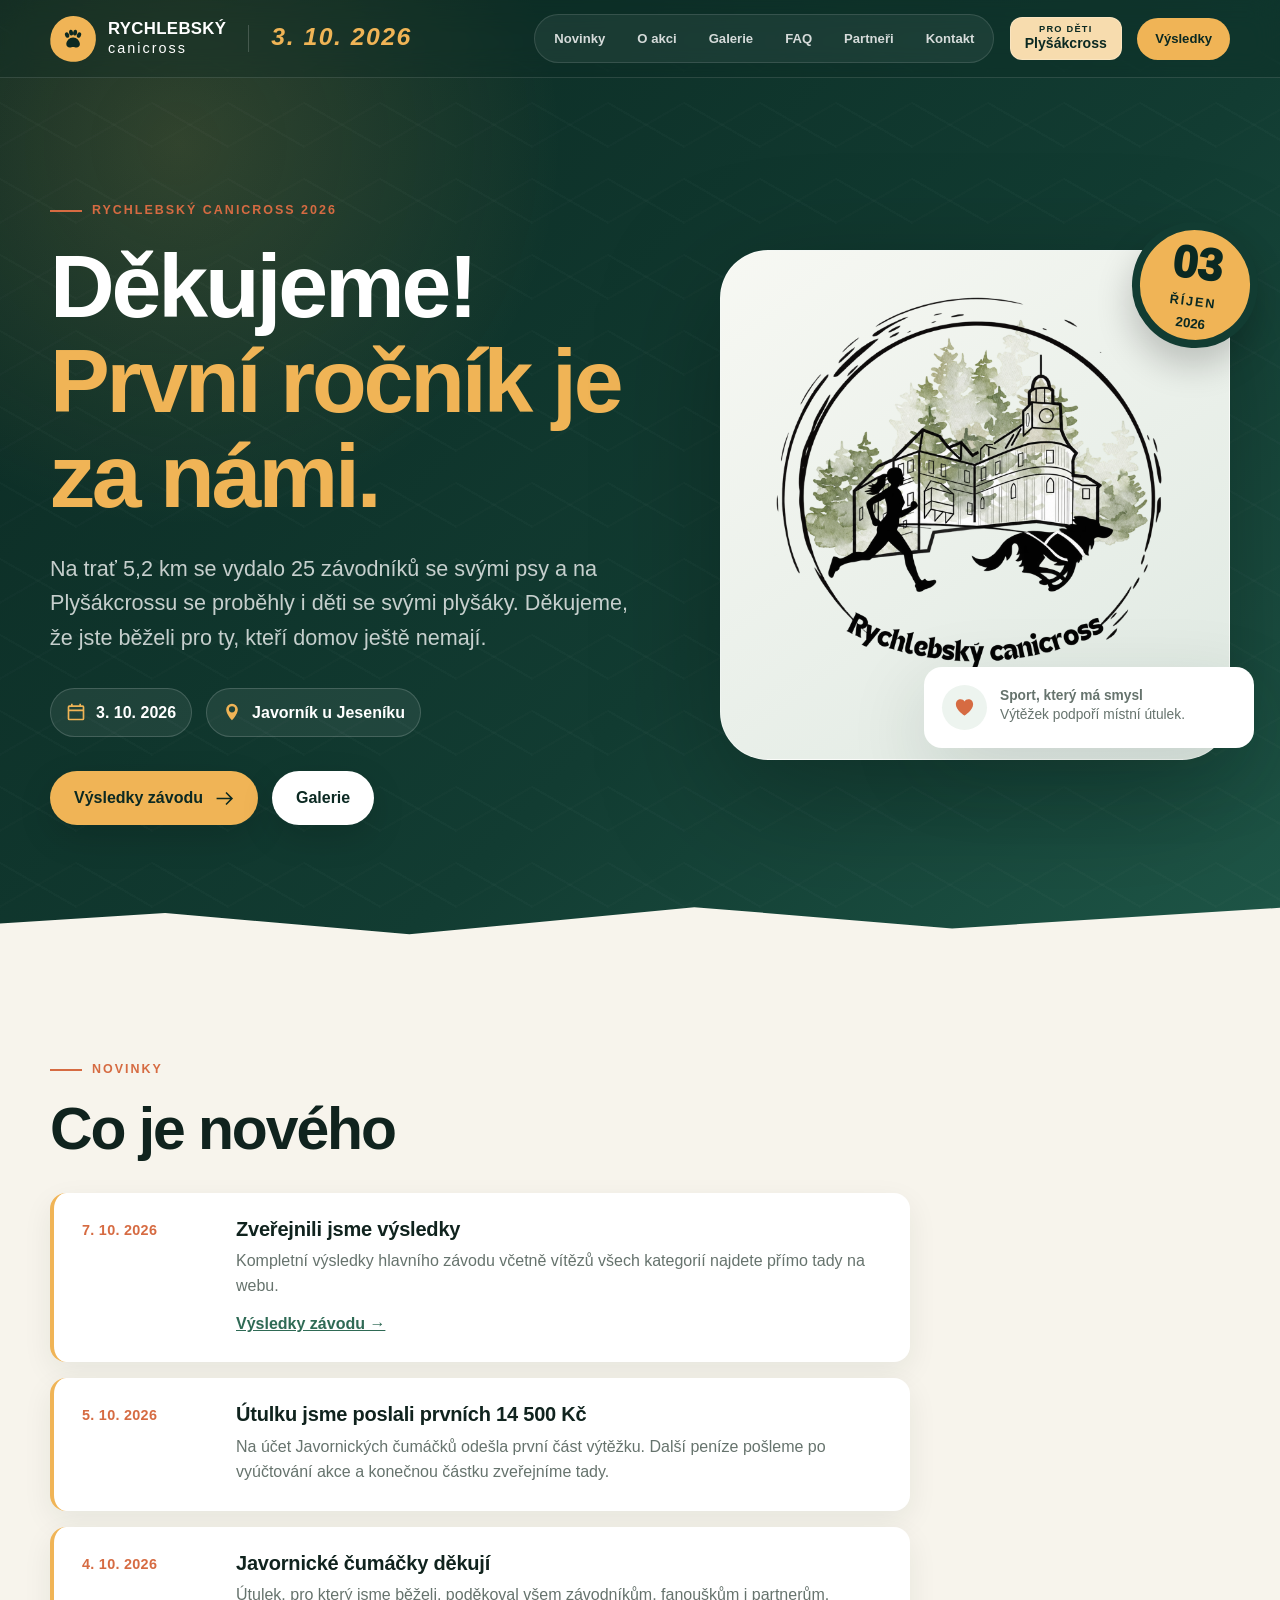
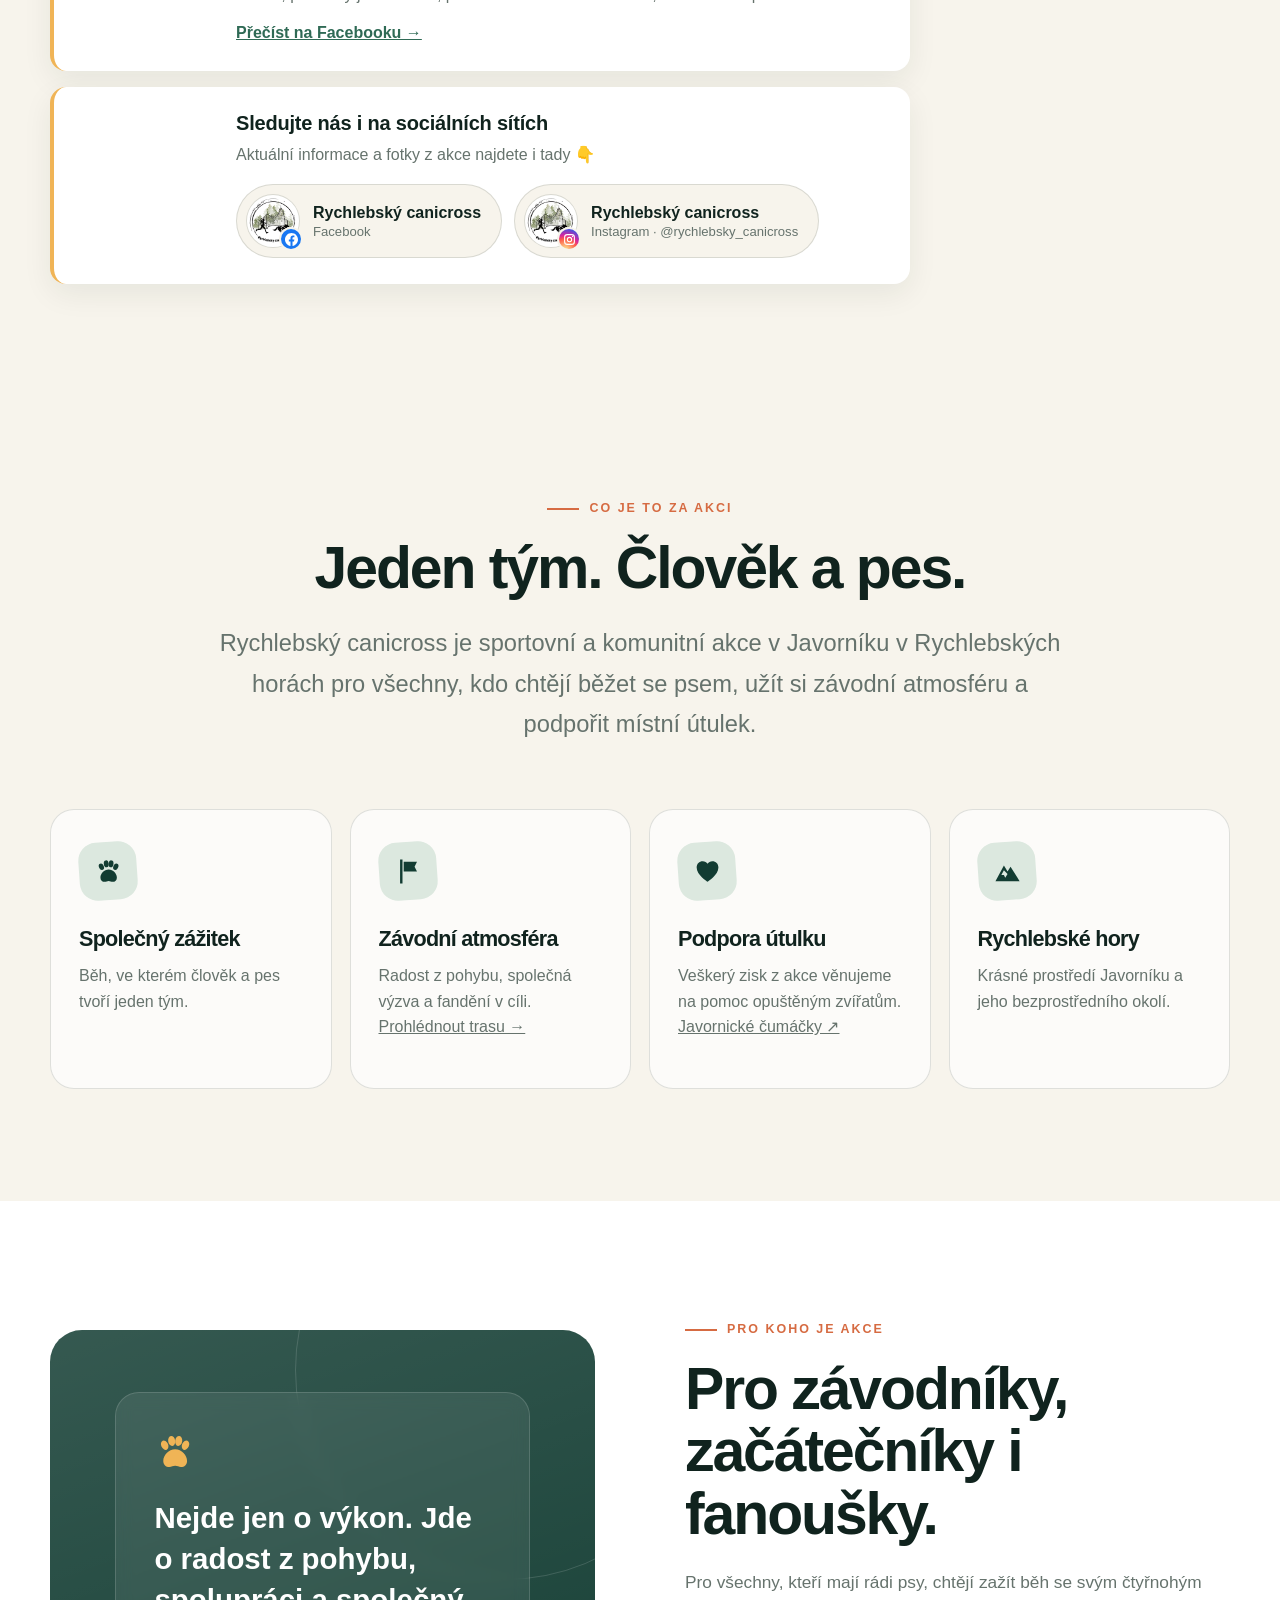
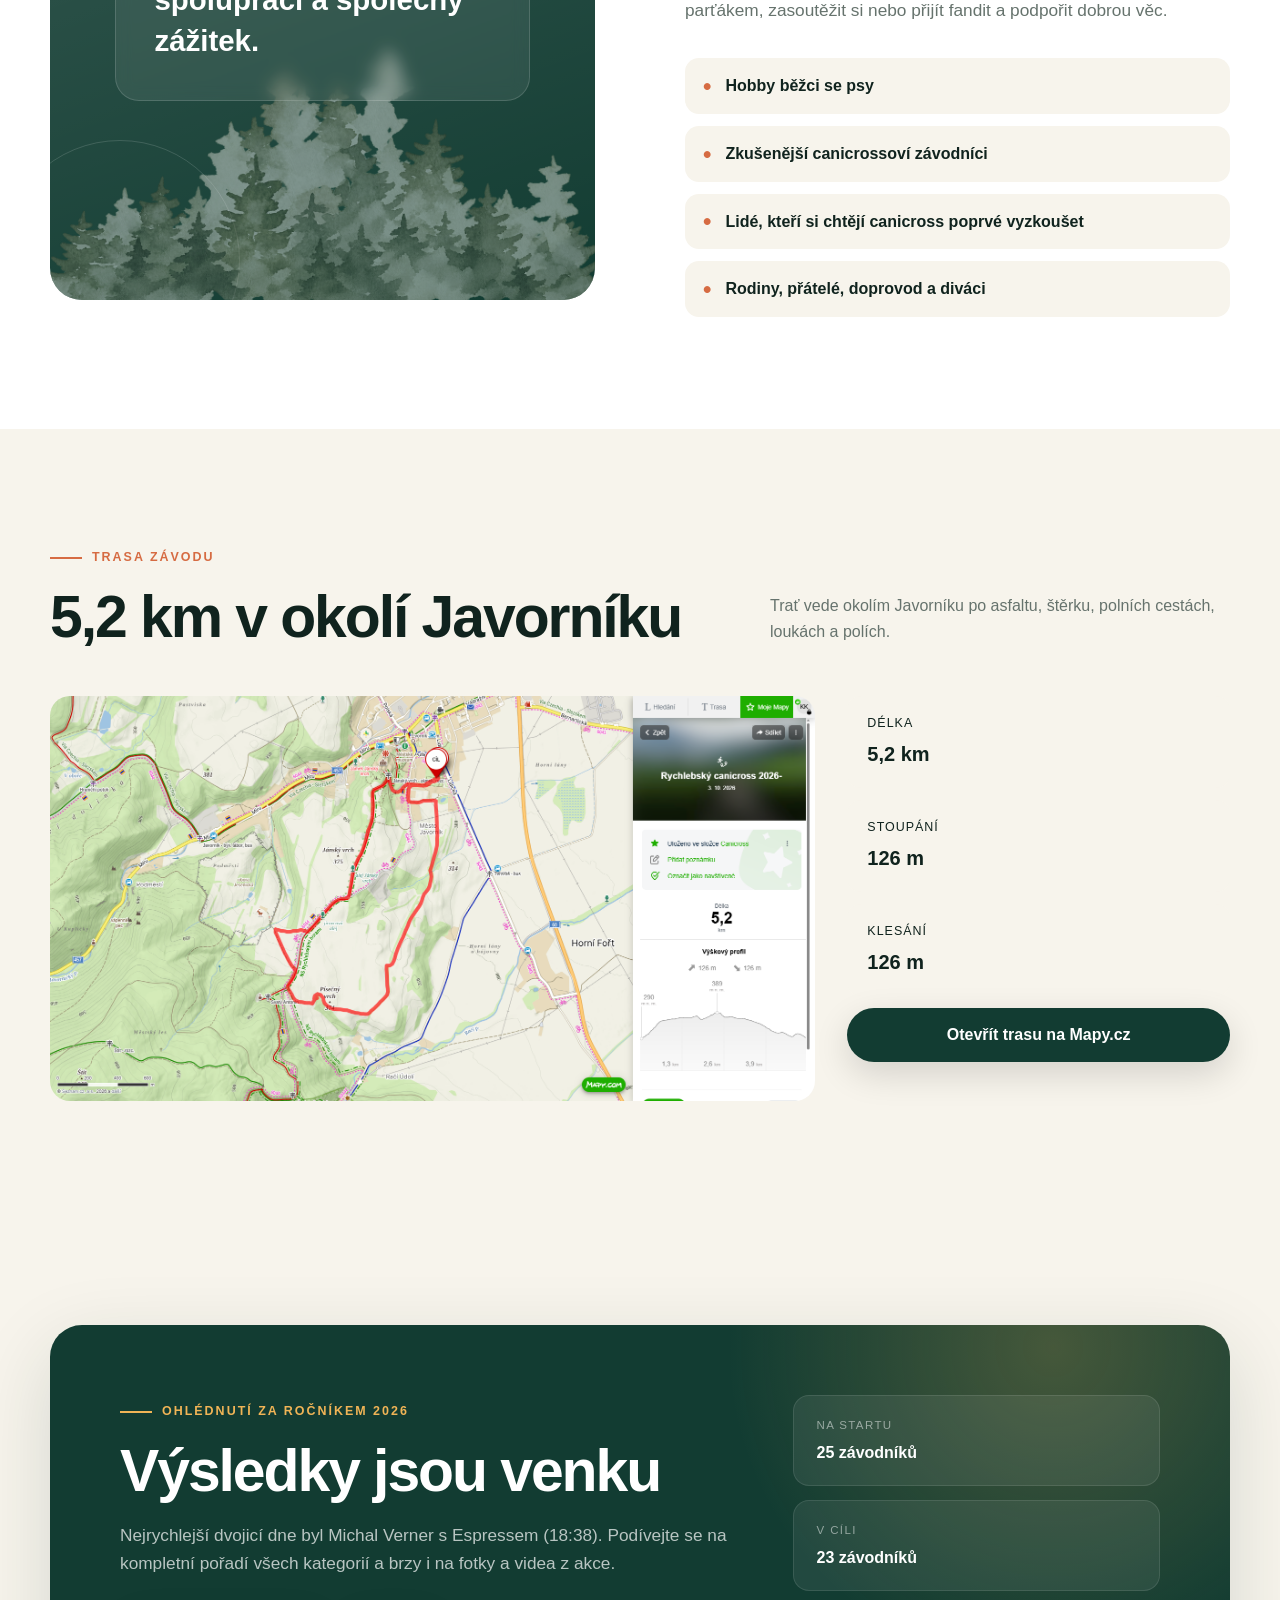
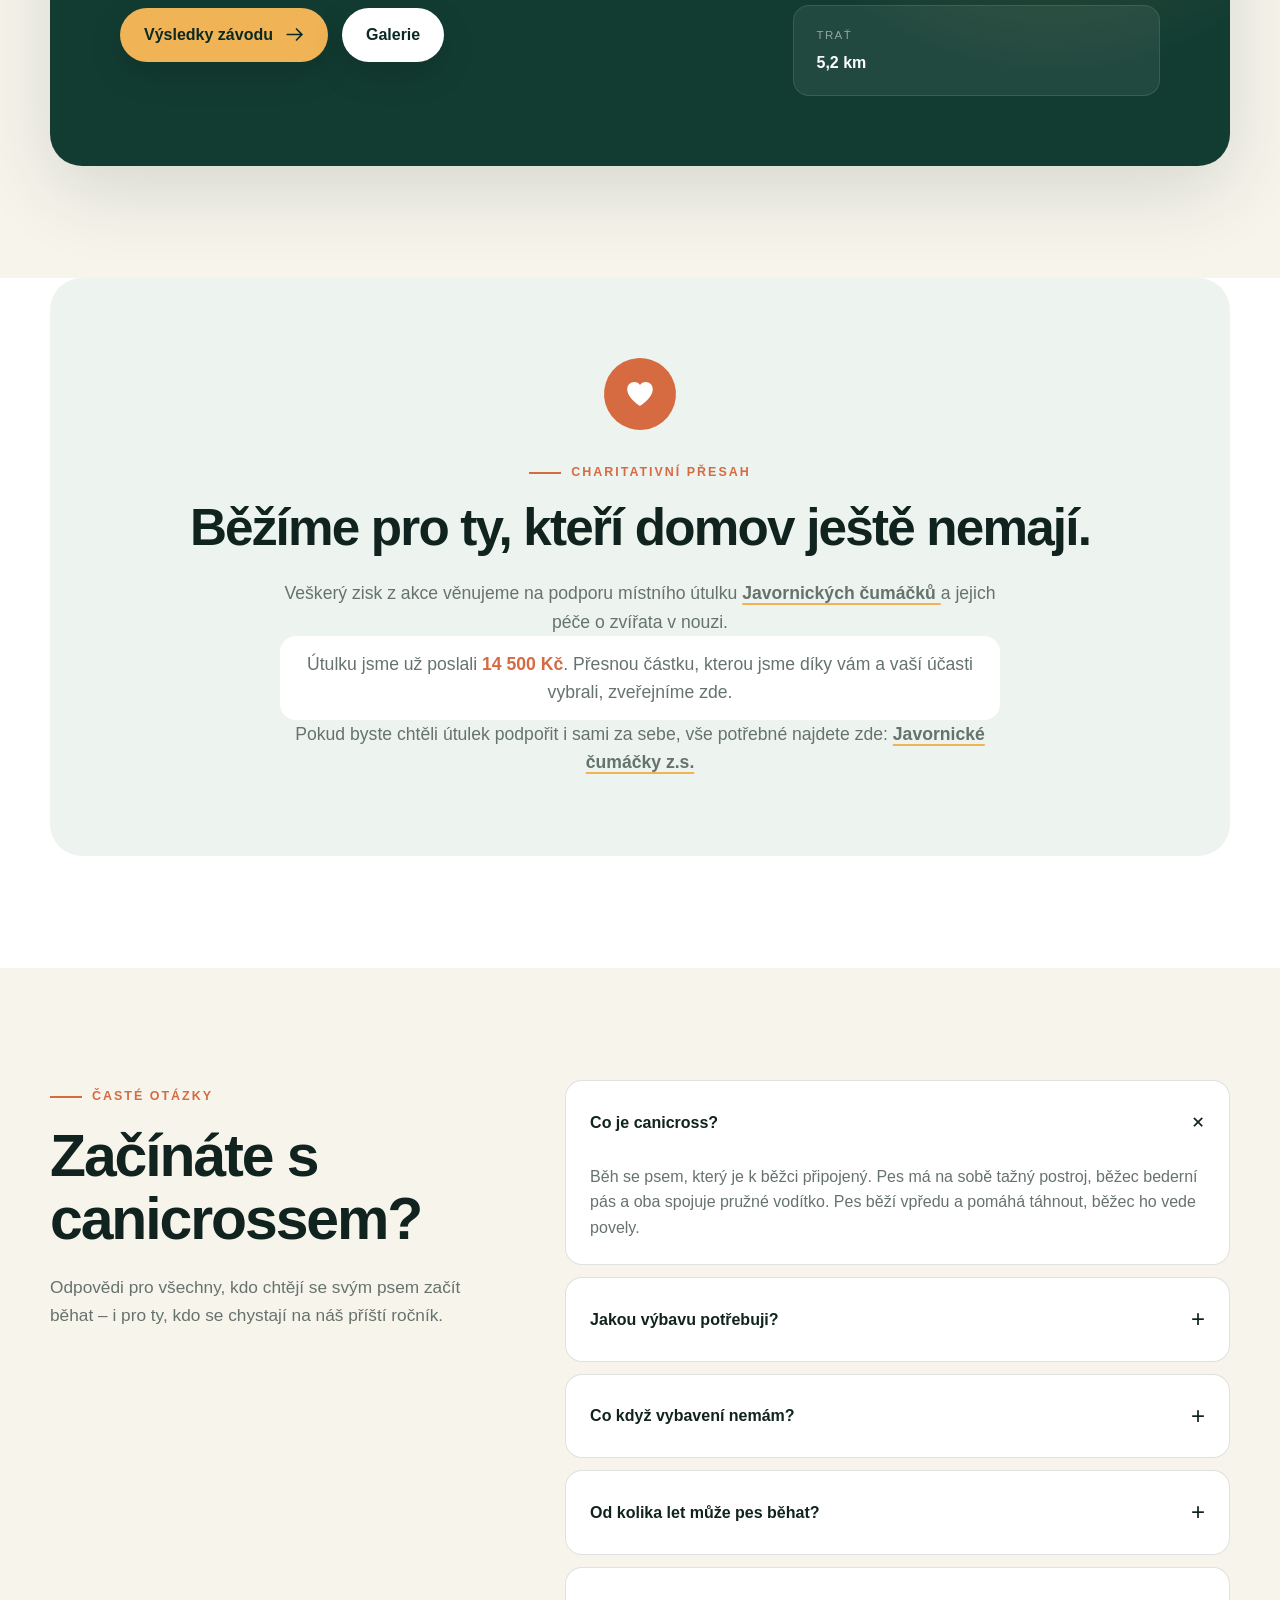
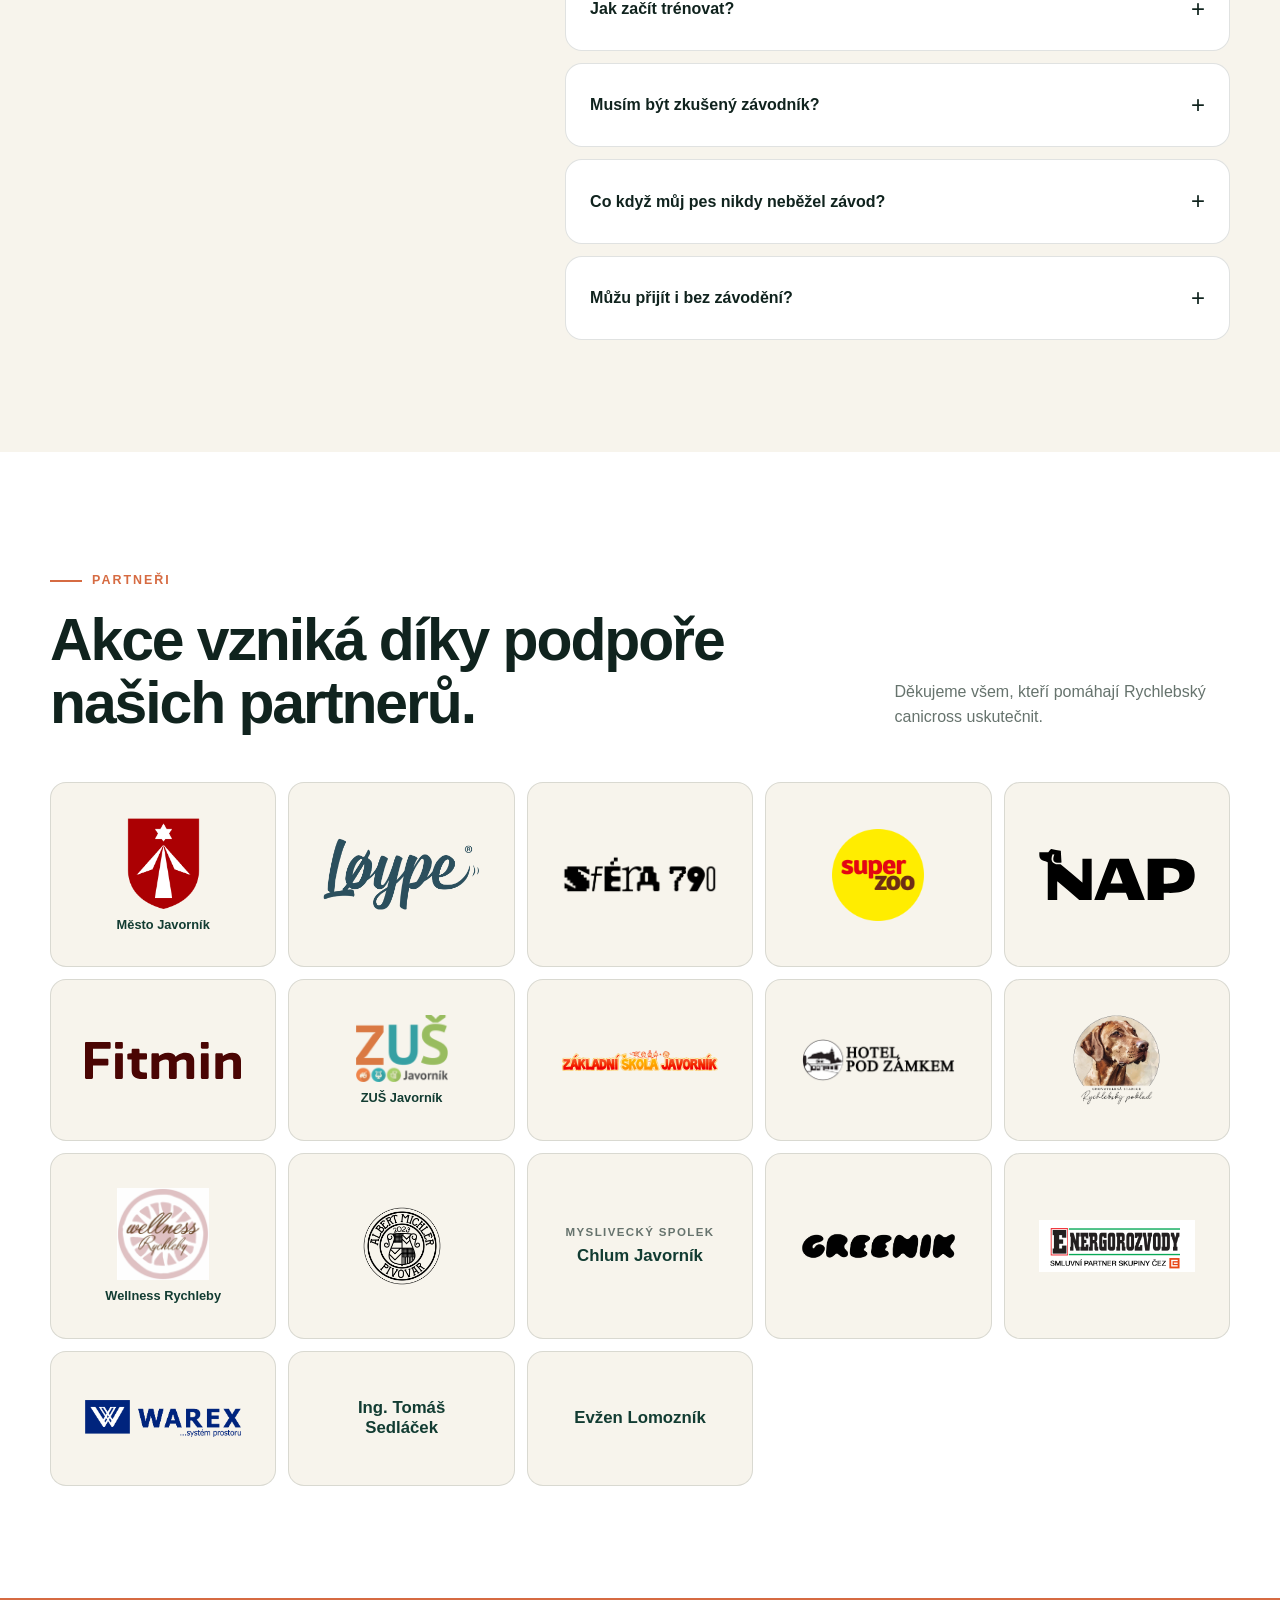
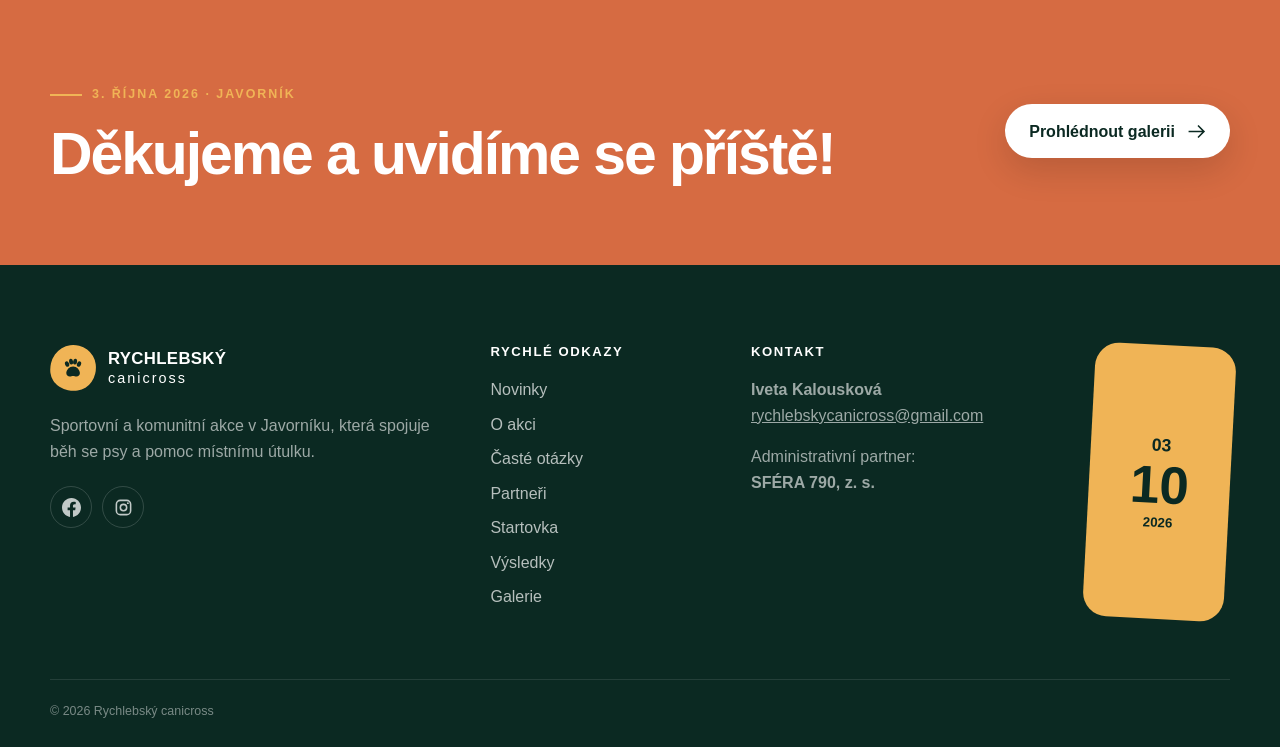
==== commit b80bfe31: "Upravit odkaz na útulek Co-Authored-By: Claude Opus 5.5 <noreply@anthropic.com>" ====
--- a/index.html
+++ b/index.html
@@ -785,12 +785,12 @@
           </p>
           <p class="charity-link">
             Pokud byste chtěli útulek podpořit i sami za sebe, vše potřebné
-            najdete na
+            najdete zde:
             <a
               href="https://www.javornickecumacky.cz/"
               target="_blank"
               rel="noopener noreferrer"
-              >stránkách Javornických čumáčků →</a
+              >Javornické čumáčky z.s.</a
             >
           </p>
         </div>
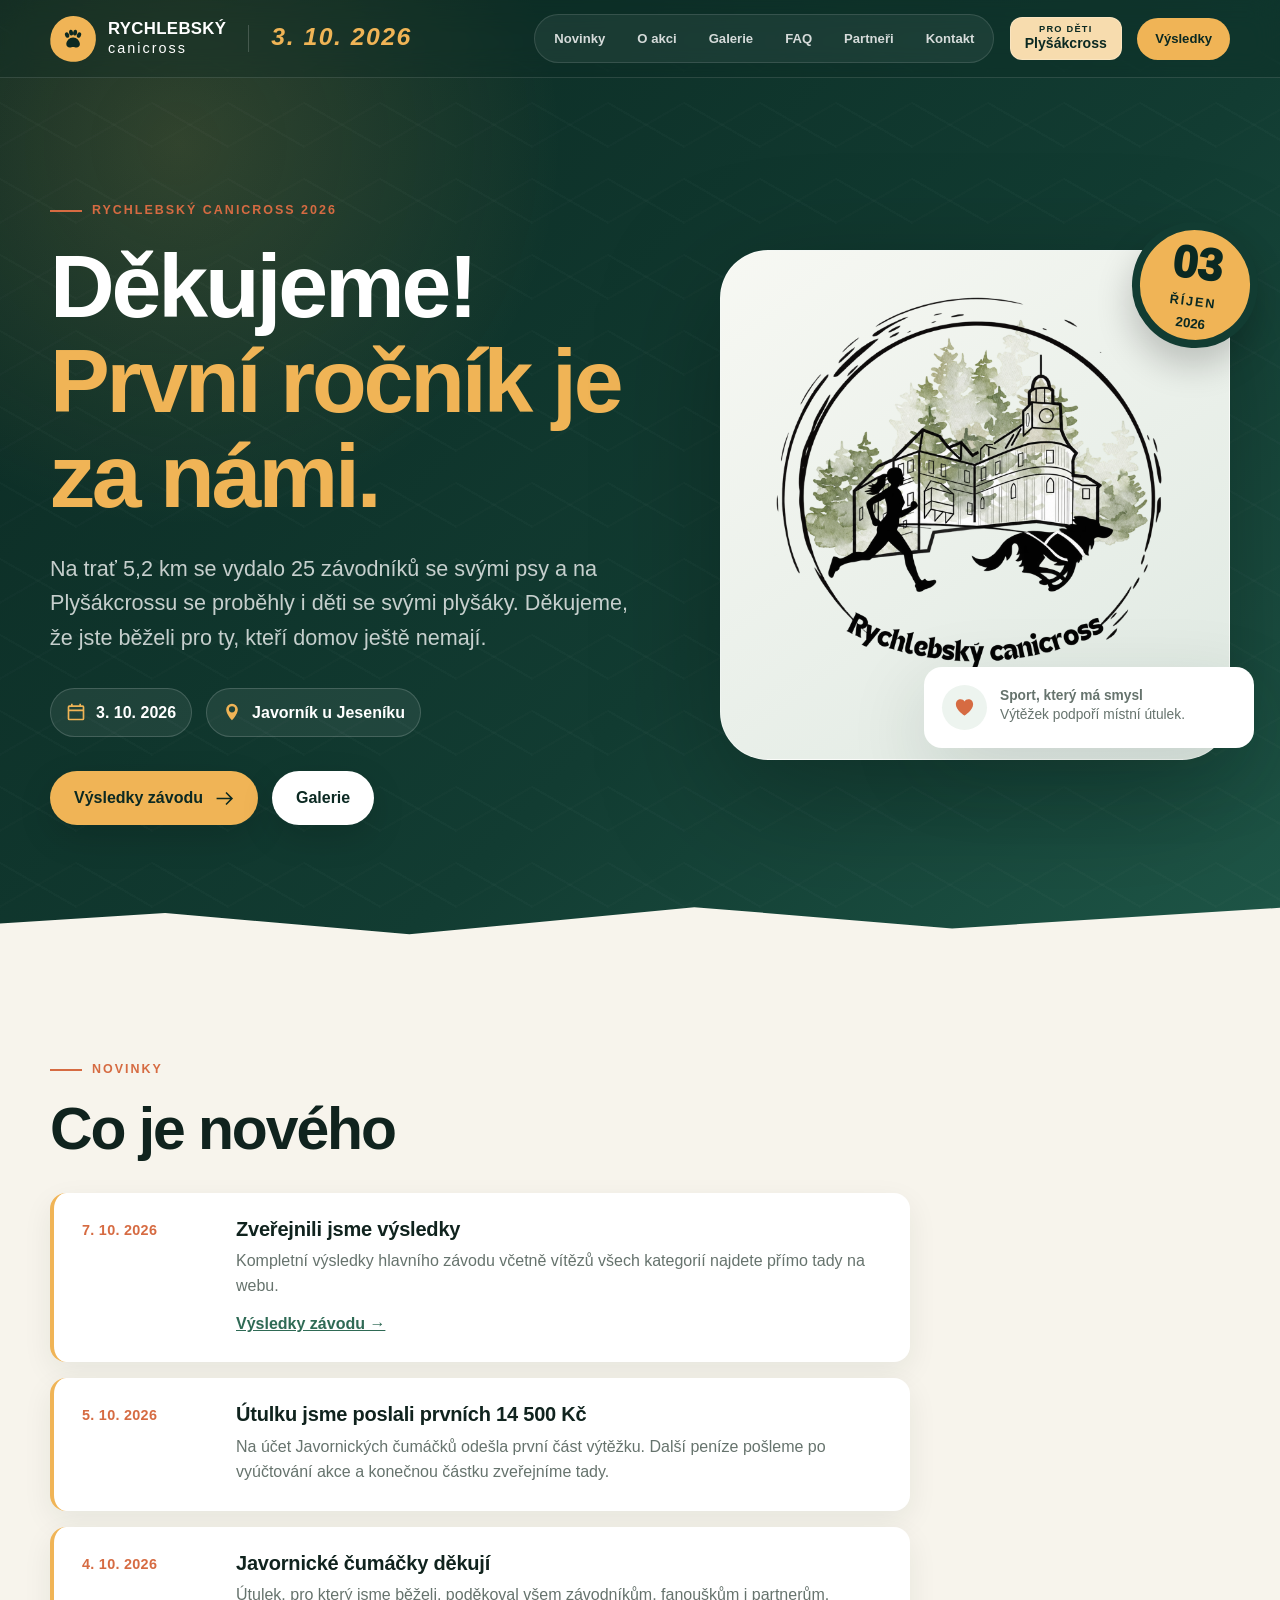
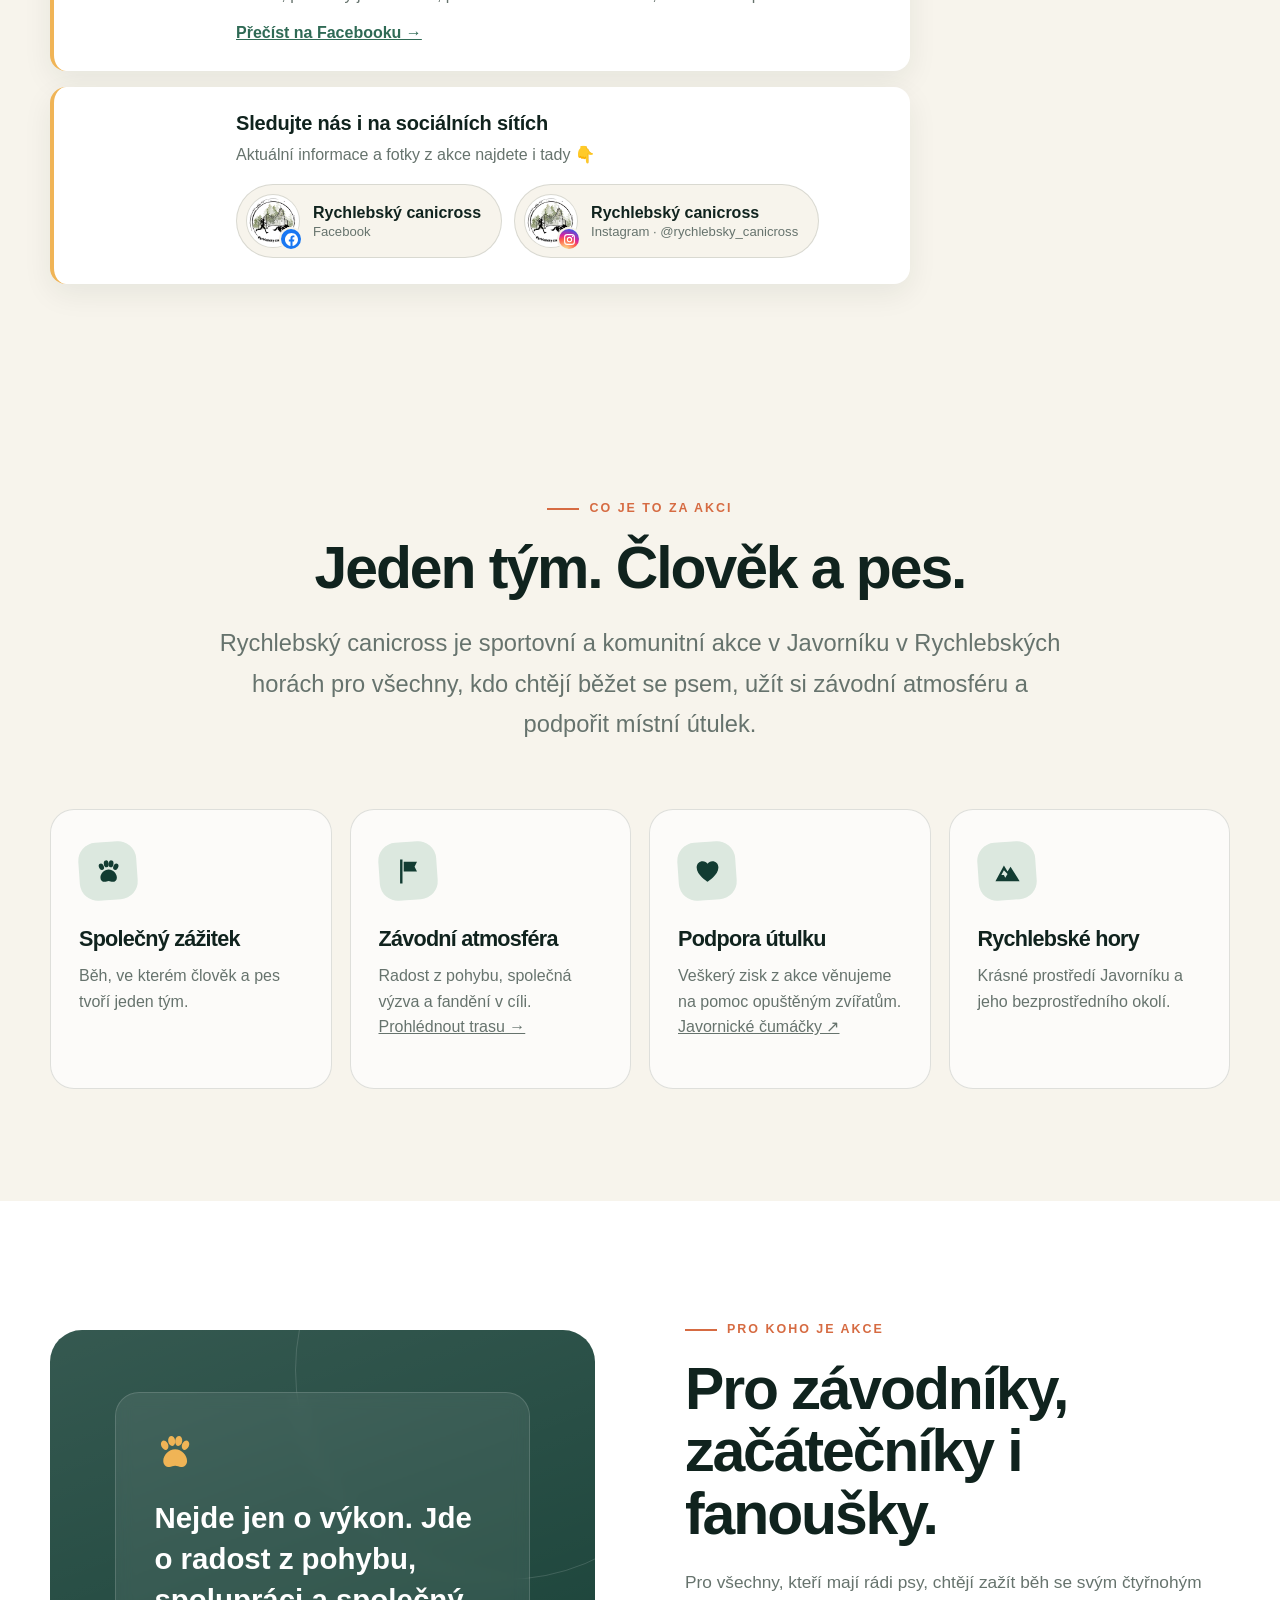
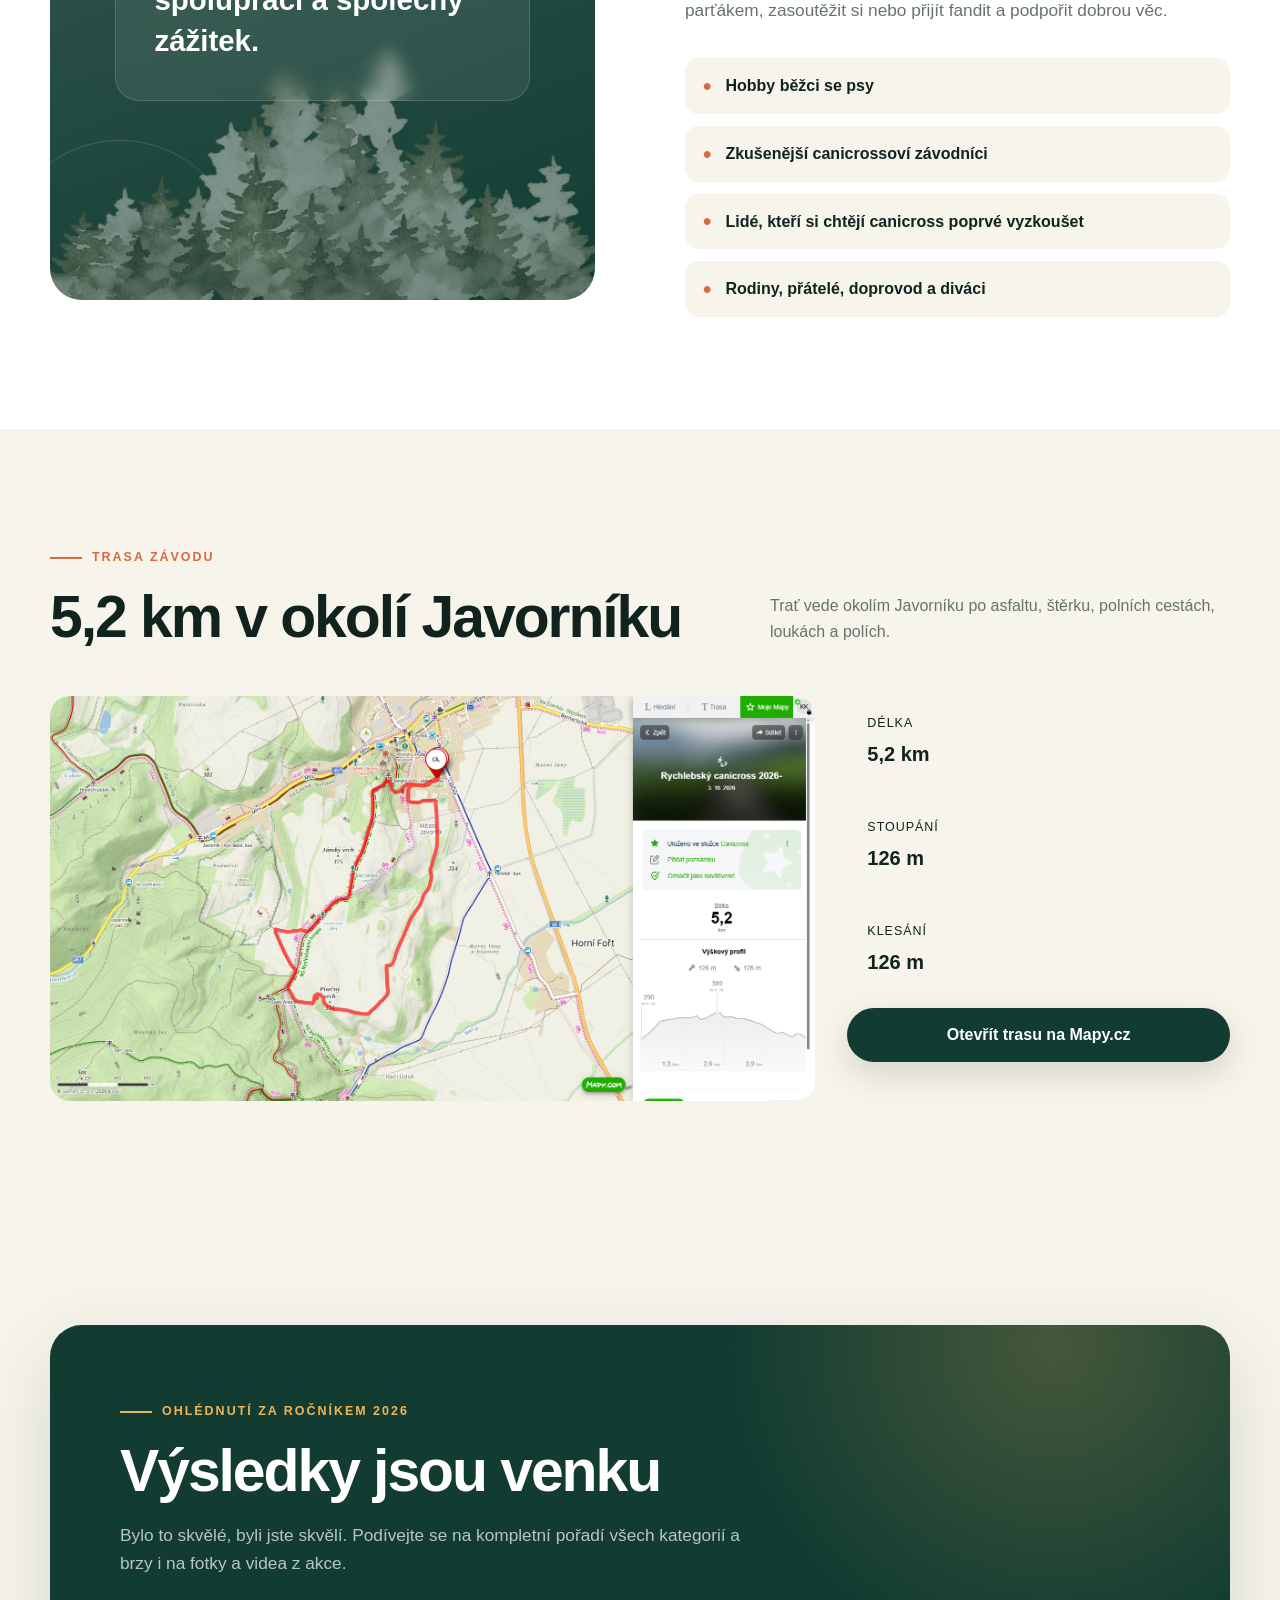
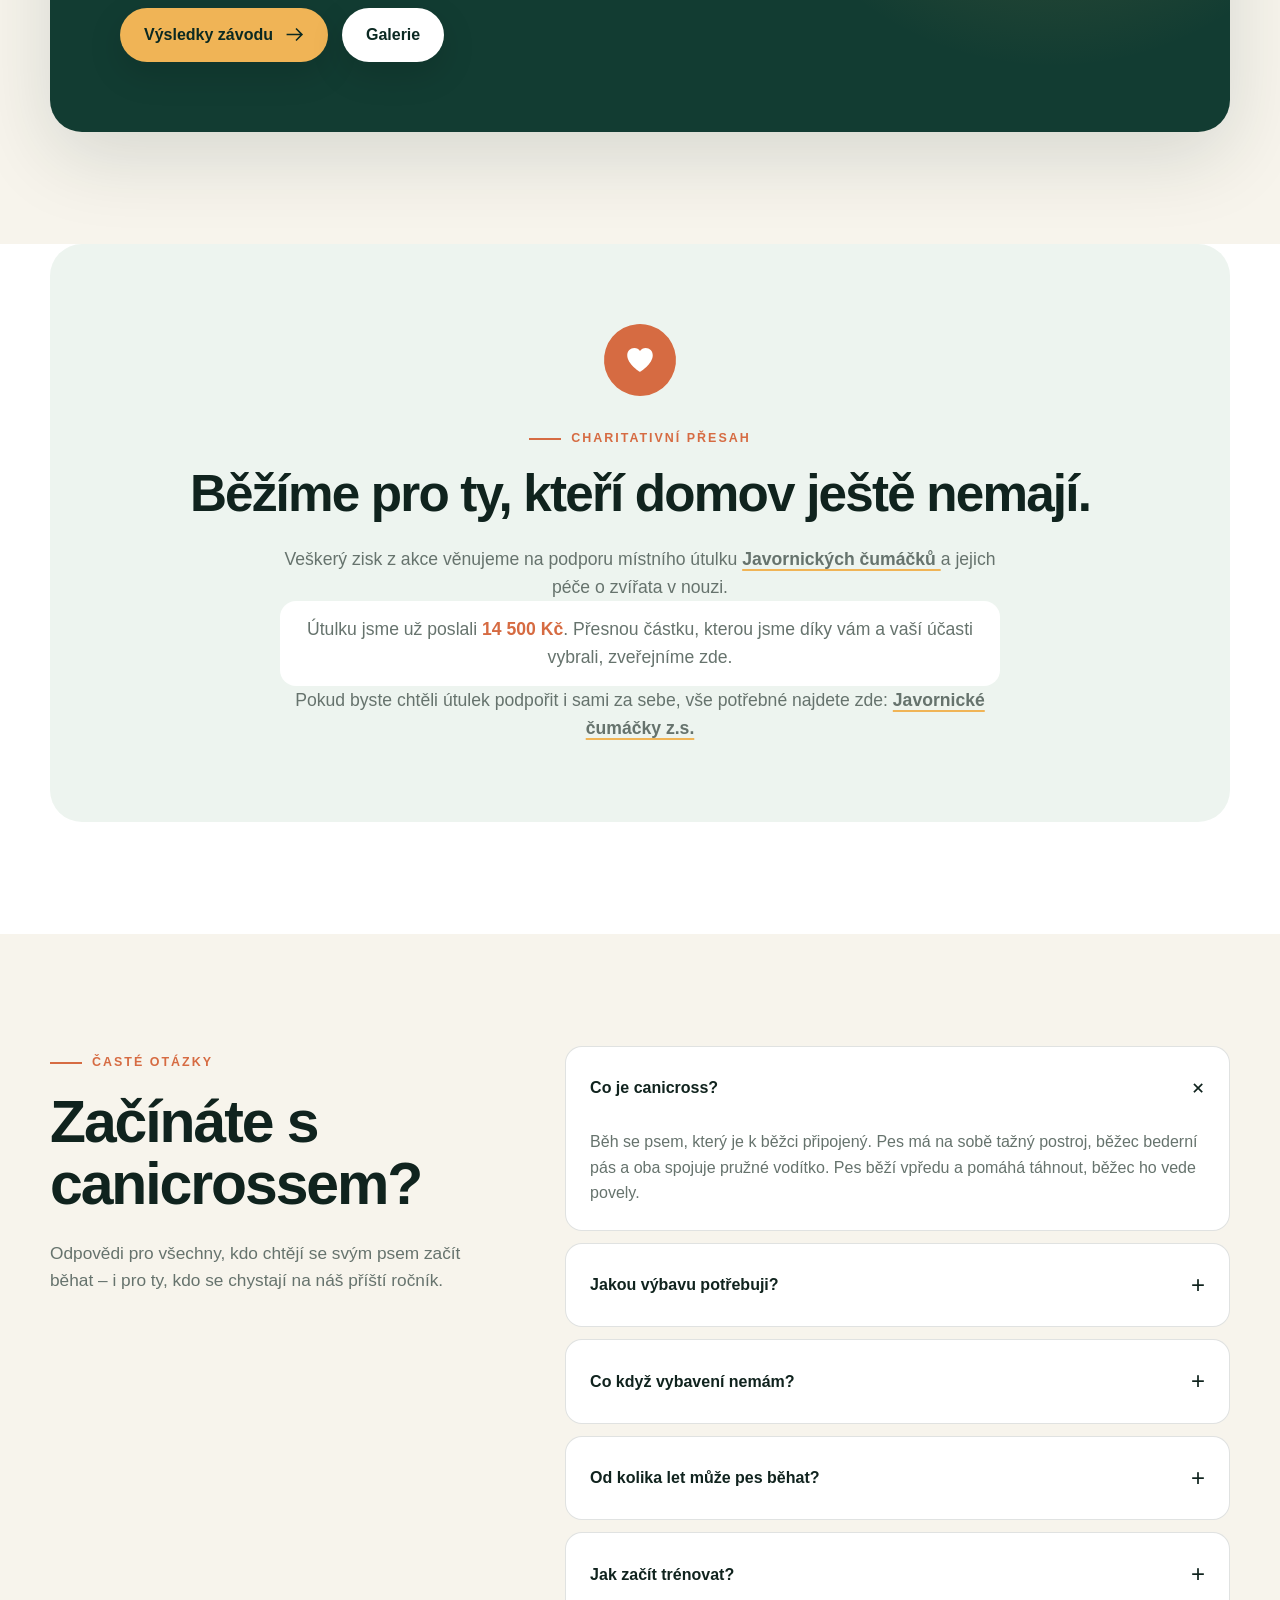
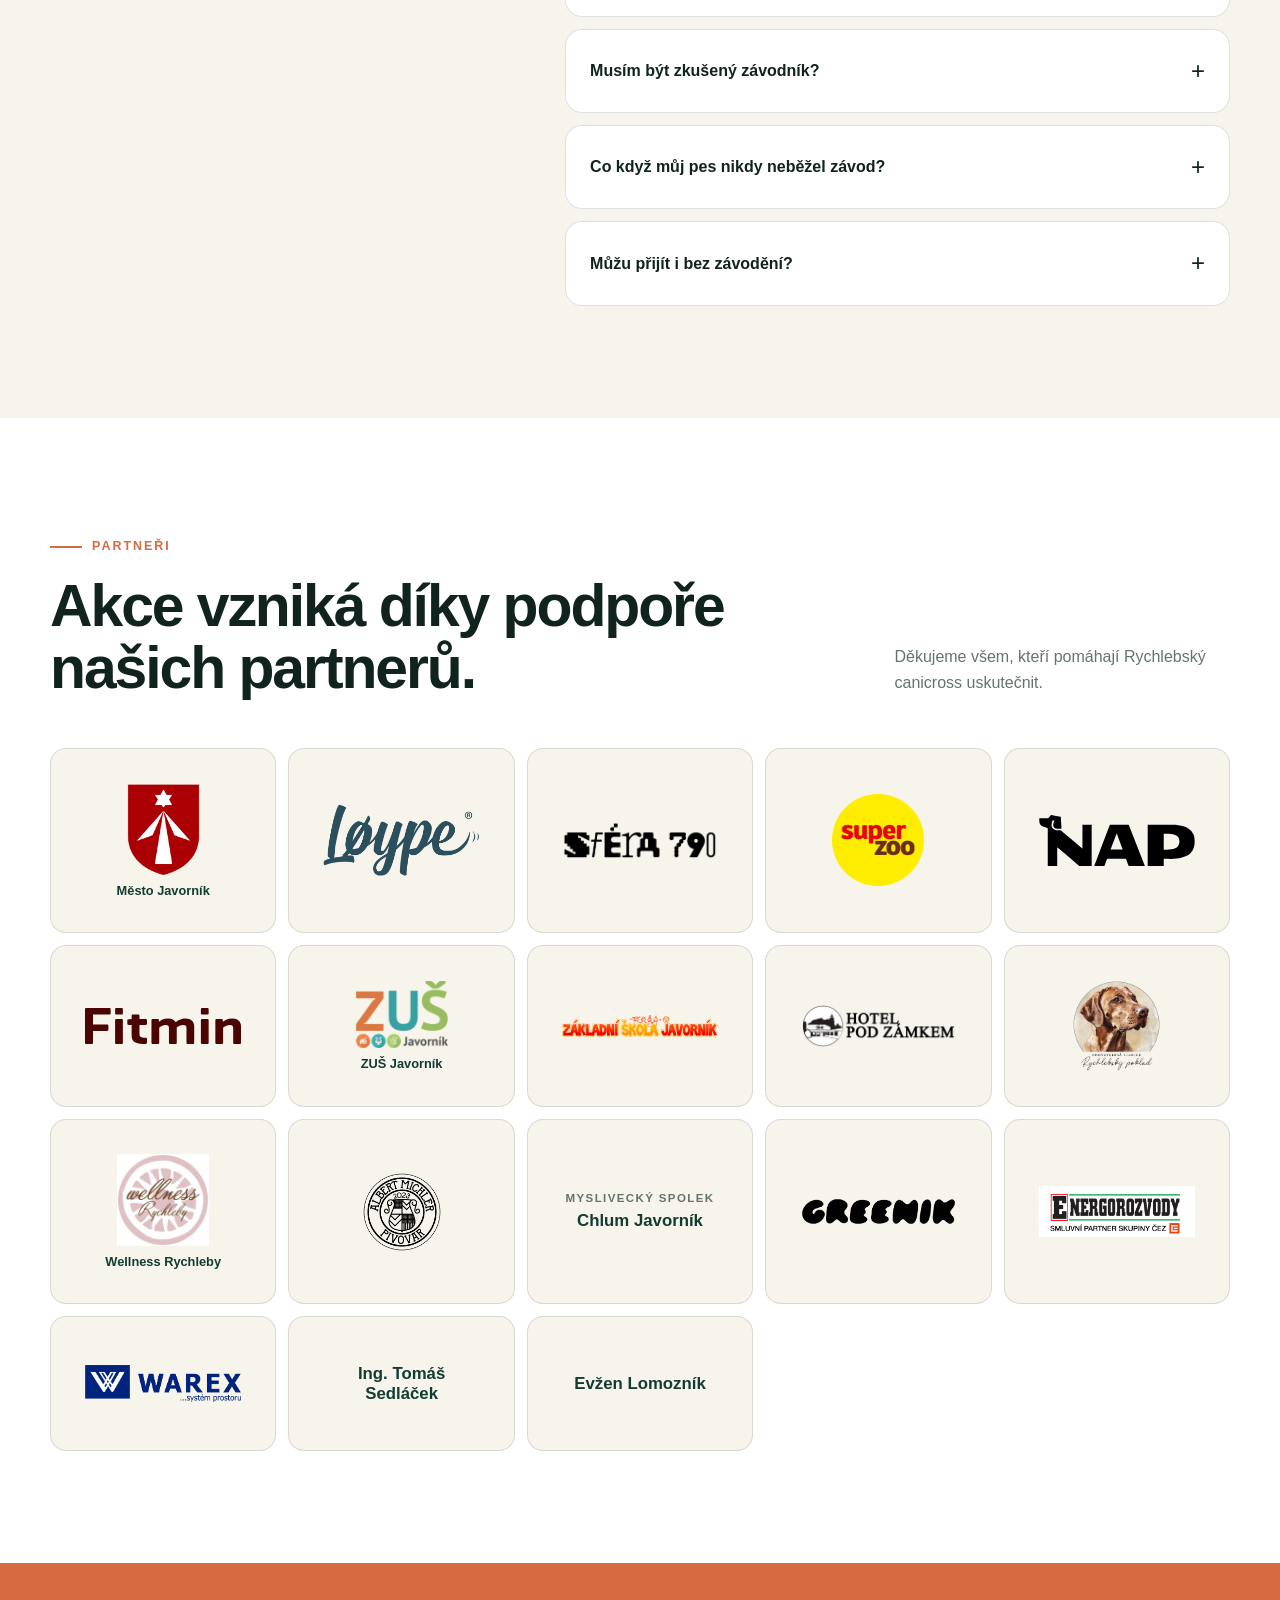
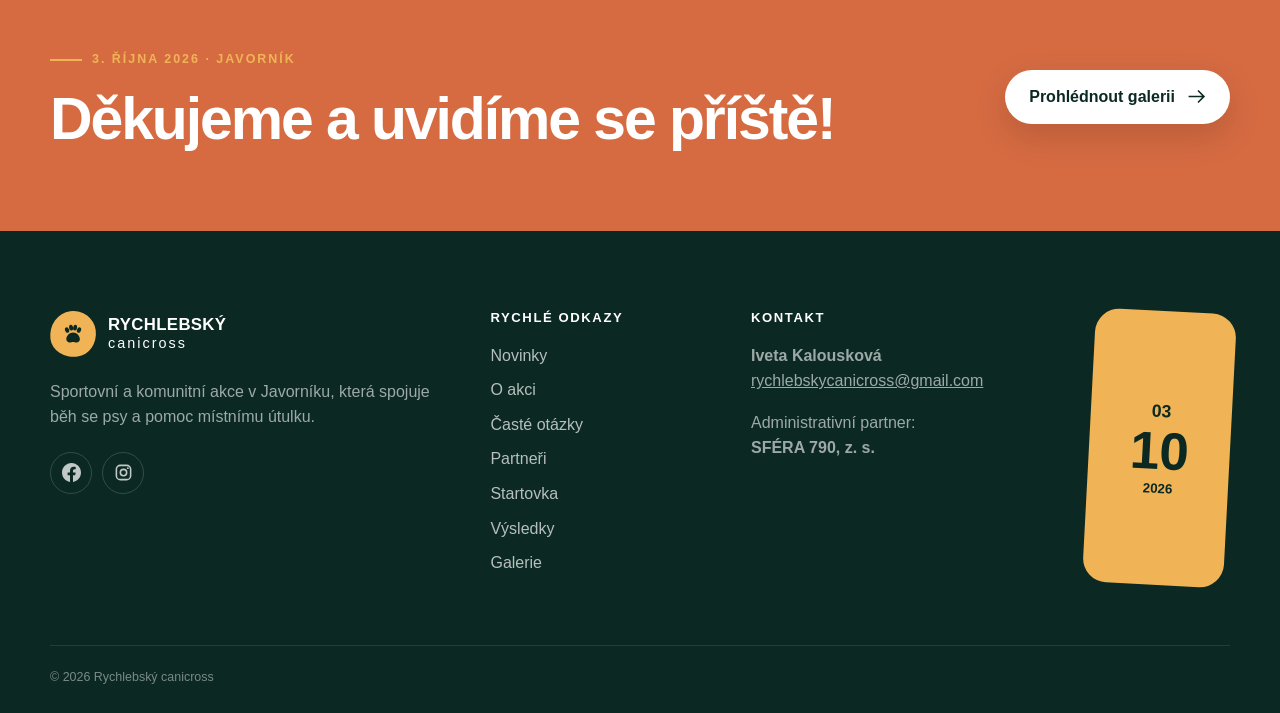
==== commit c70040b5: "Ohlédnutí za ročníkem bez dlaždic s čísly Co-Authored-By: Claude Opus 5.5 <noreply@anthropic.com>" ====
--- a/index.html
+++ b/index.html
@@ -17,7 +17,7 @@
     <meta property="og:url" content="https://rychlebskycanicross.cz/" />
     <meta name="theme-color" content="#123c32" />
     <title>Rychlebský canicross 2026</title>
-    <link rel="stylesheet" href="style.css?v=20261007-18" />
+    <link rel="stylesheet" href="style.css?v=20261007-19" />
     <script src="script.js?v=20261007-3" defer></script>
   </head>
   <body id="top">
@@ -607,14 +607,13 @@
       <!-- PO ZÁVODĚ: shrnutí ročníku. Před dalším ročníkem tuto sekci skryj
            (atribut hidden) a odkryj sekci registrace níže. -->
       <section class="section registration" id="ohlednuti">
-        <div class="container registration-panel reveal">
+        <div class="container registration-panel registration-panel-single reveal">
           <div class="registration-copy">
             <p class="eyebrow eyebrow-light">Ohlédnutí za ročníkem 2026</p>
             <h2>Výsledky jsou venku</h2>
             <p>
-              Nejrychlejší dvojicí dne byl Michal Verner s Espressem (18:38).
-              Podívejte se na kompletní pořadí všech kategorií a brzy i na
-              fotky a videa z akce.
+              Bylo to skvělé, byli jste skvělí. Podívejte se na kompletní
+              pořadí všech kategorií a brzy i na fotky a videa z akce.
             </p>
             <div class="registration-actions">
               <a class="button button-accent" href="vysledky/">
@@ -622,20 +621,6 @@
                 <svg><use href="#i-arrow"></use></svg>
               </a>
               <a class="button" href="galerie/">Galerie</a>
-            </div>
-          </div>
-          <div class="registration-details">
-            <div>
-              <span>Na startu</span>
-              <strong>25 závodníků</strong>
-            </div>
-            <div>
-              <span>V cíli</span>
-              <strong>23 závodníků</strong>
-            </div>
-            <div>
-              <span>Trať</span>
-              <strong>5,2 km</strong>
             </div>
           </div>
         </div>
--- a/style.css
+++ b/style.css
@@ -2580,3 +2580,6 @@
   margin-top: 18px;
   font-size: 1rem;
 }
+
+/* Ohlédnutí za ročníkem – panel bez dlaždic */
+.registration-panel-single { grid-template-columns: 1fr; }
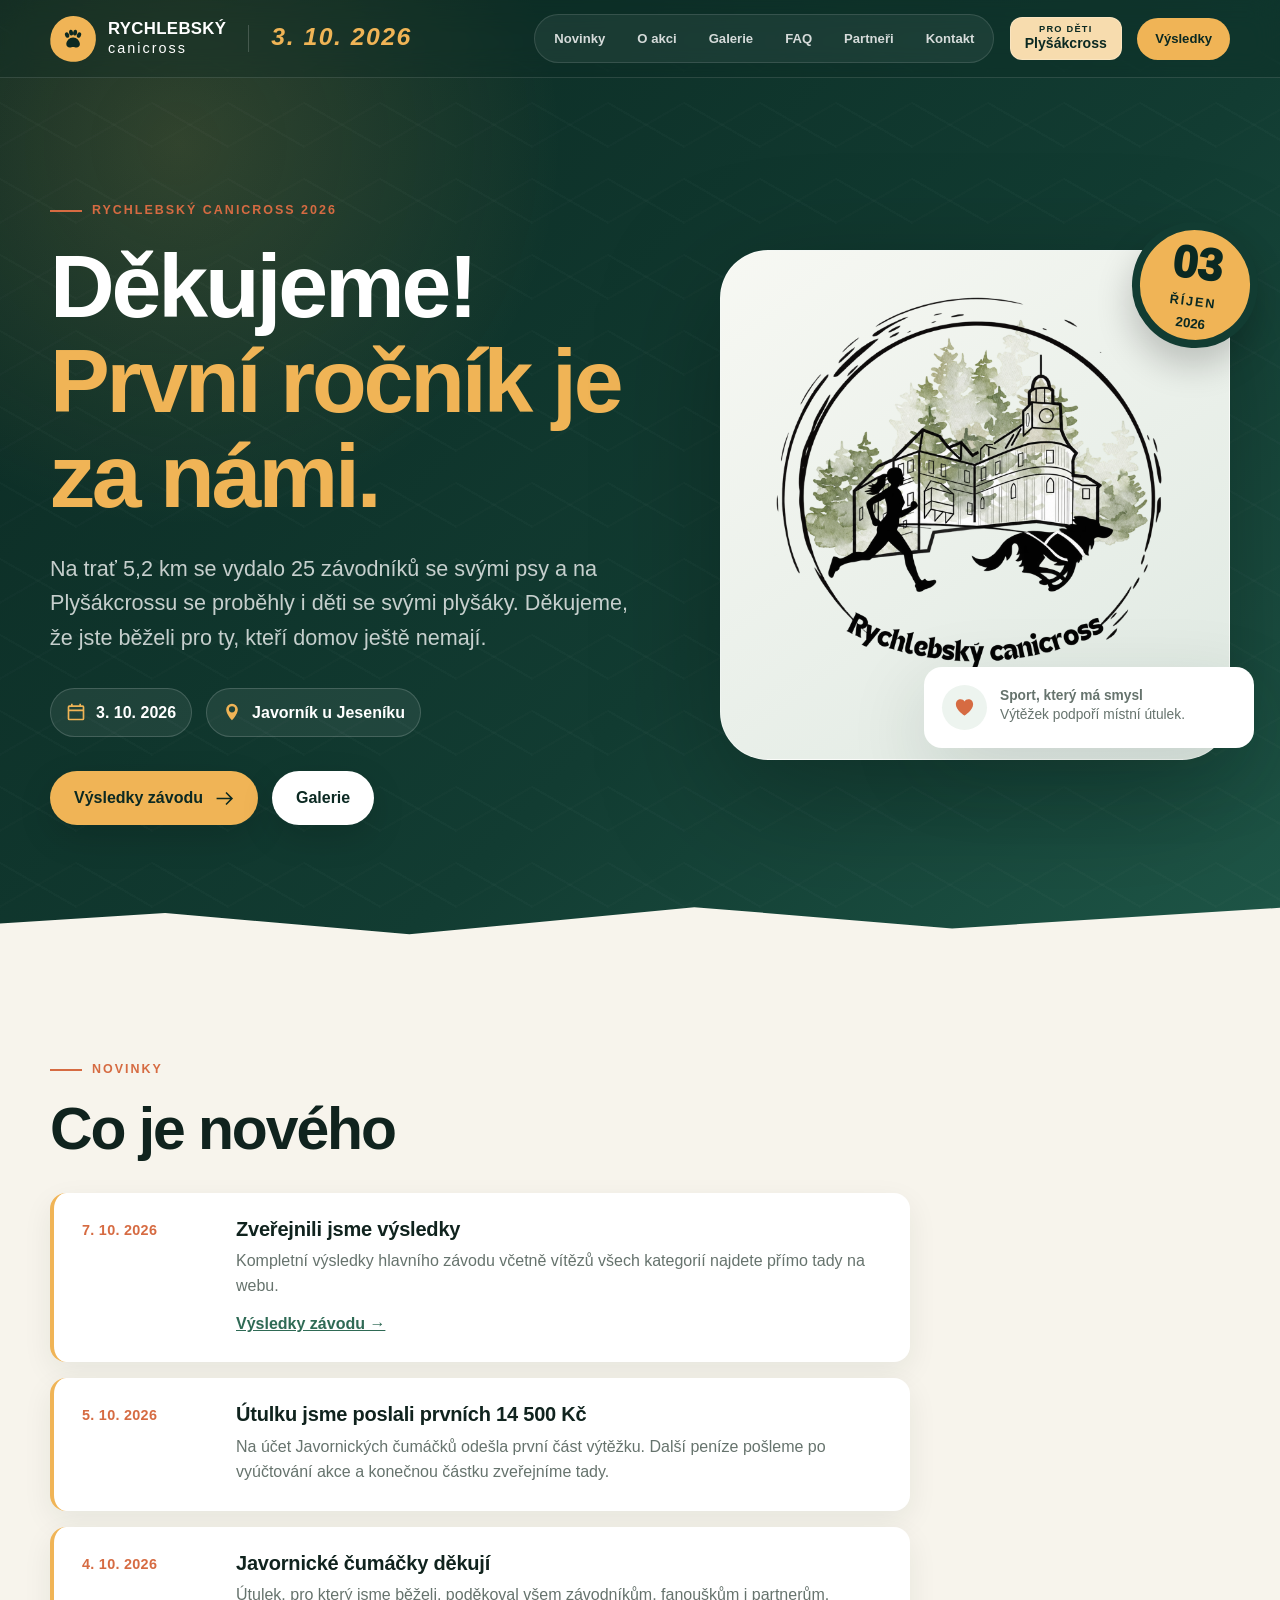
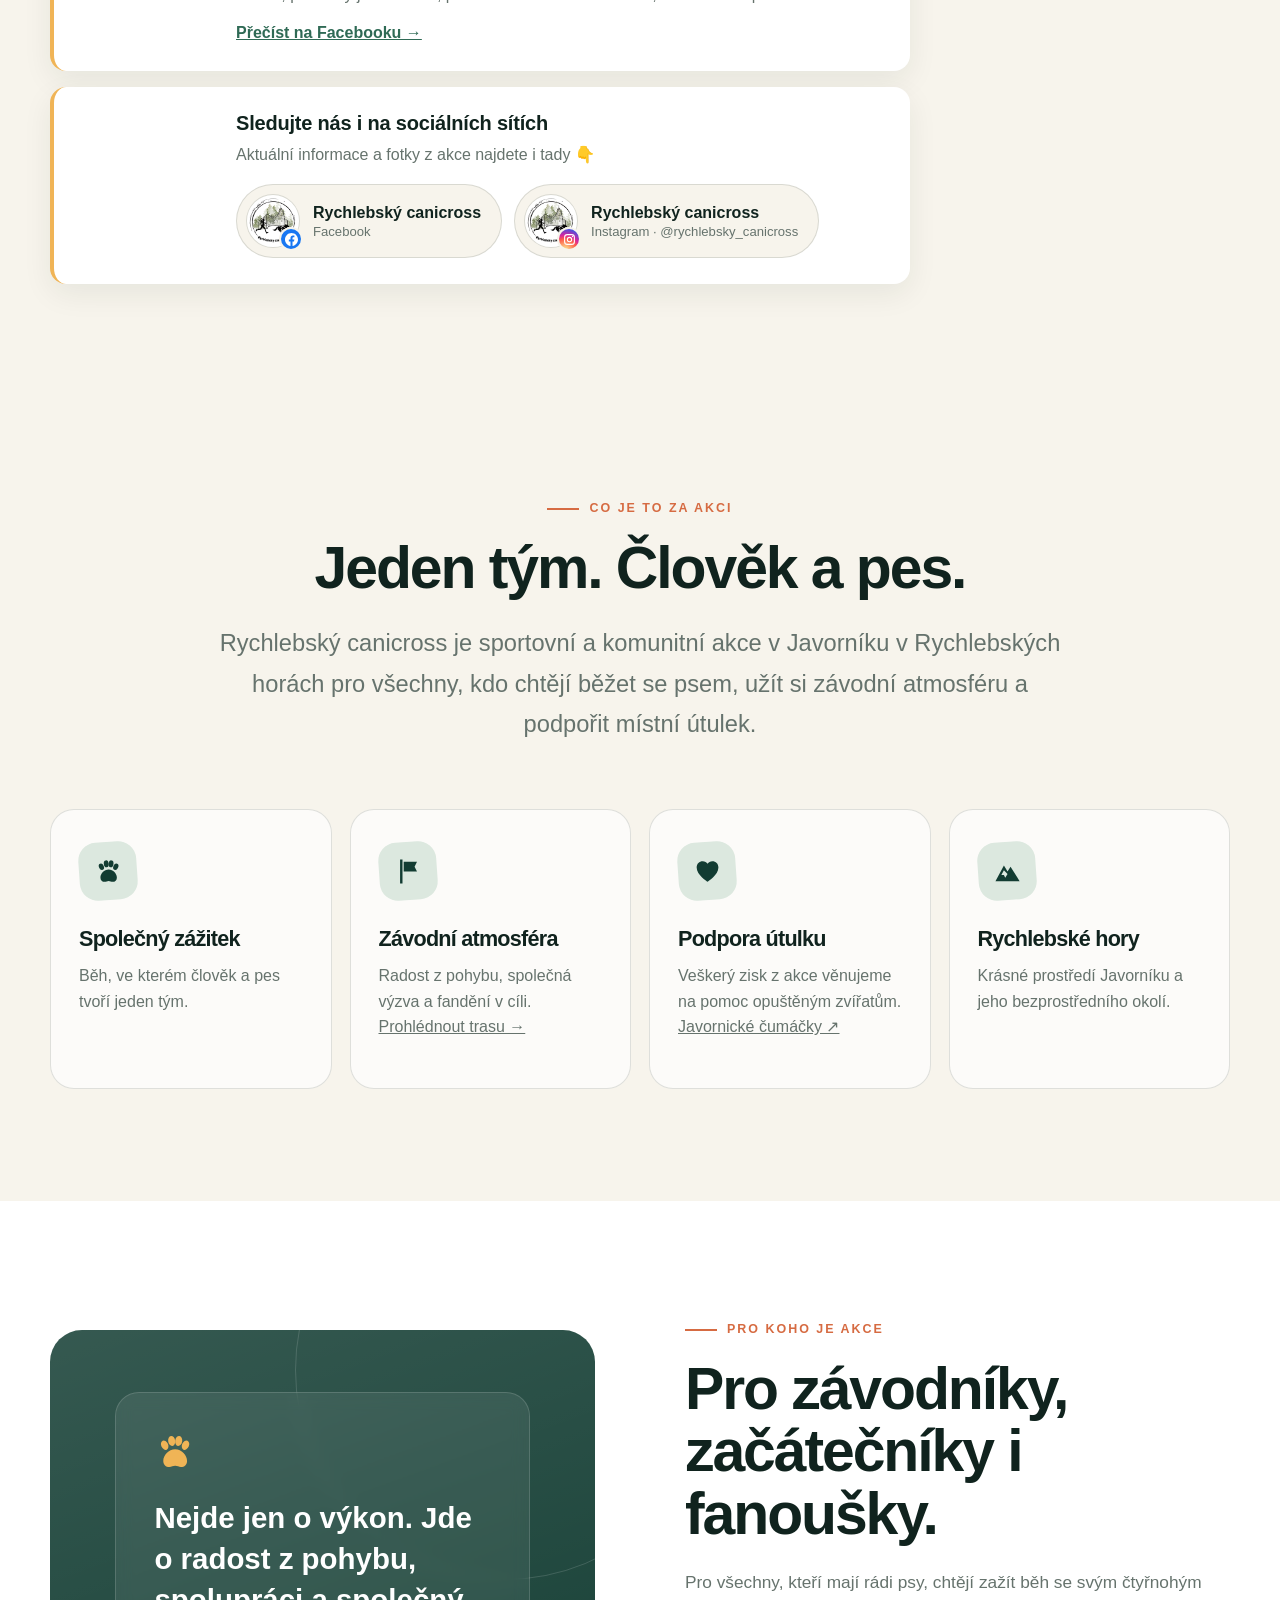
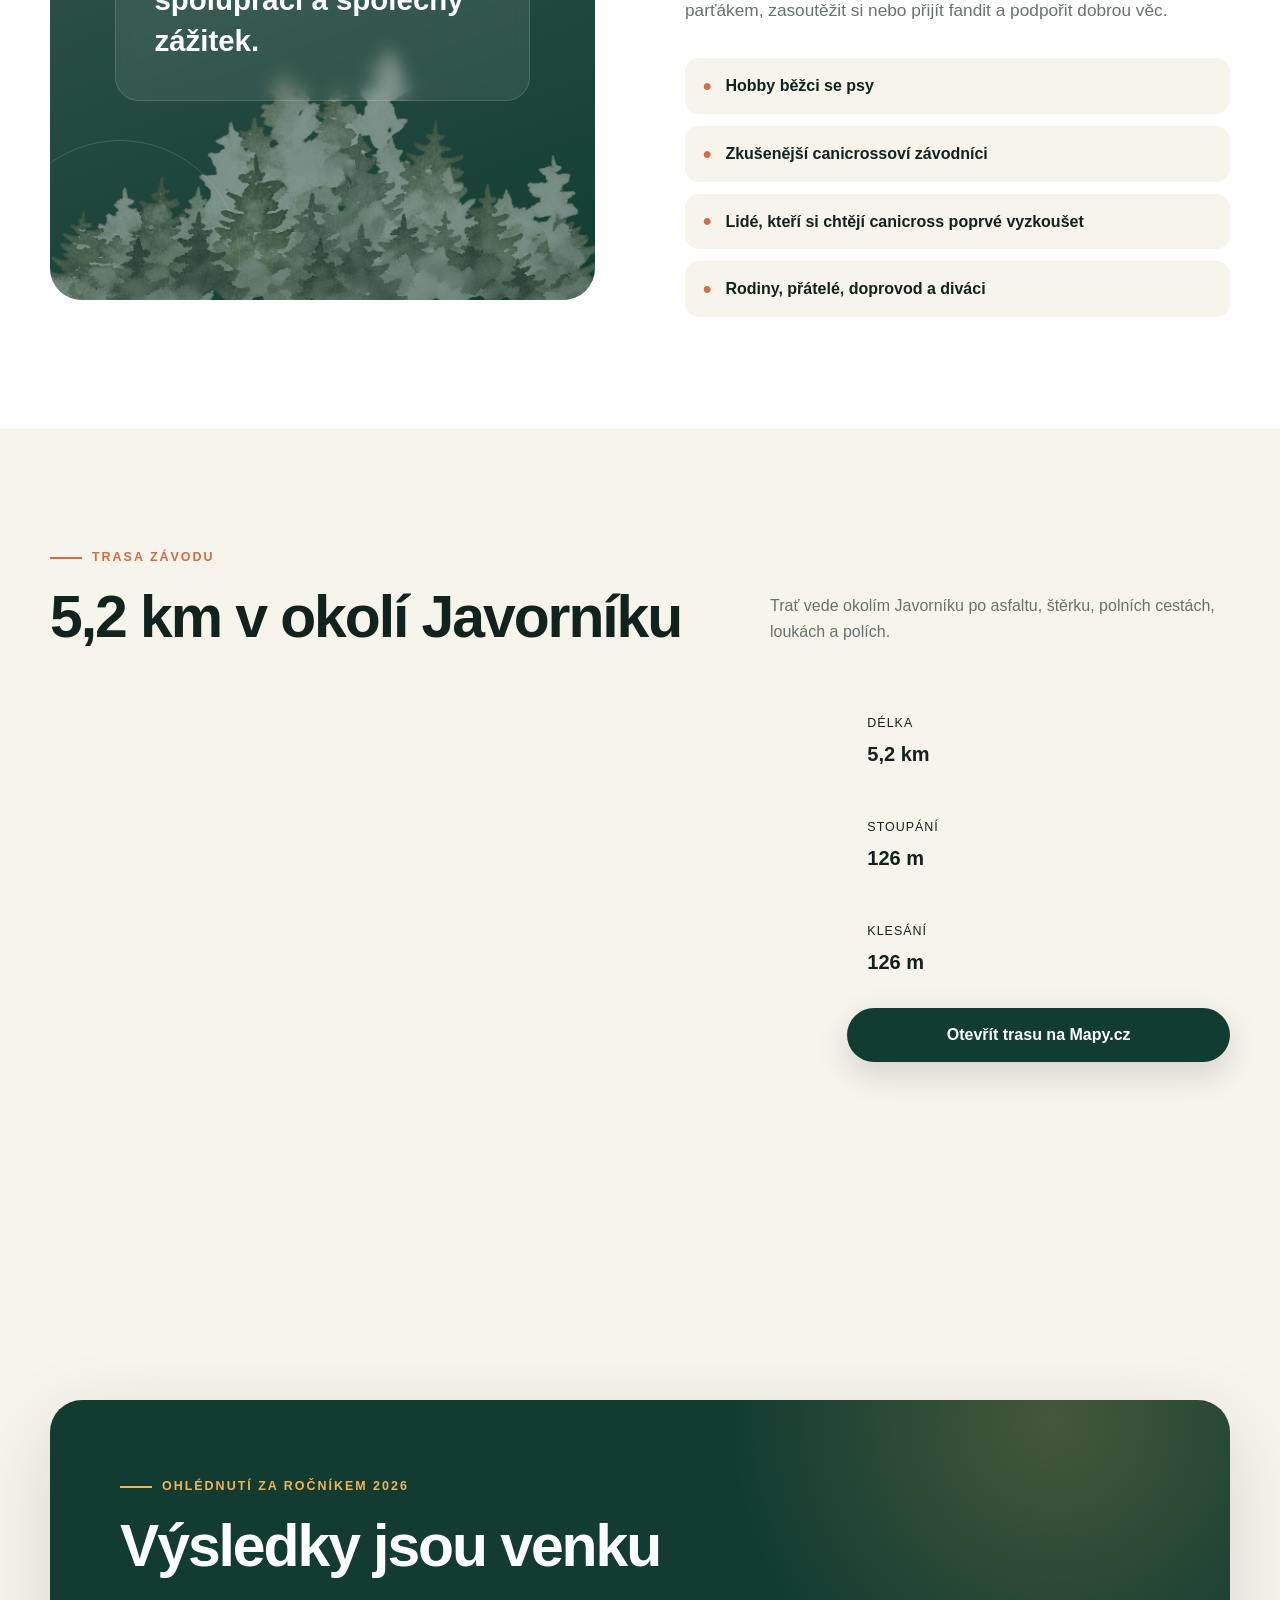
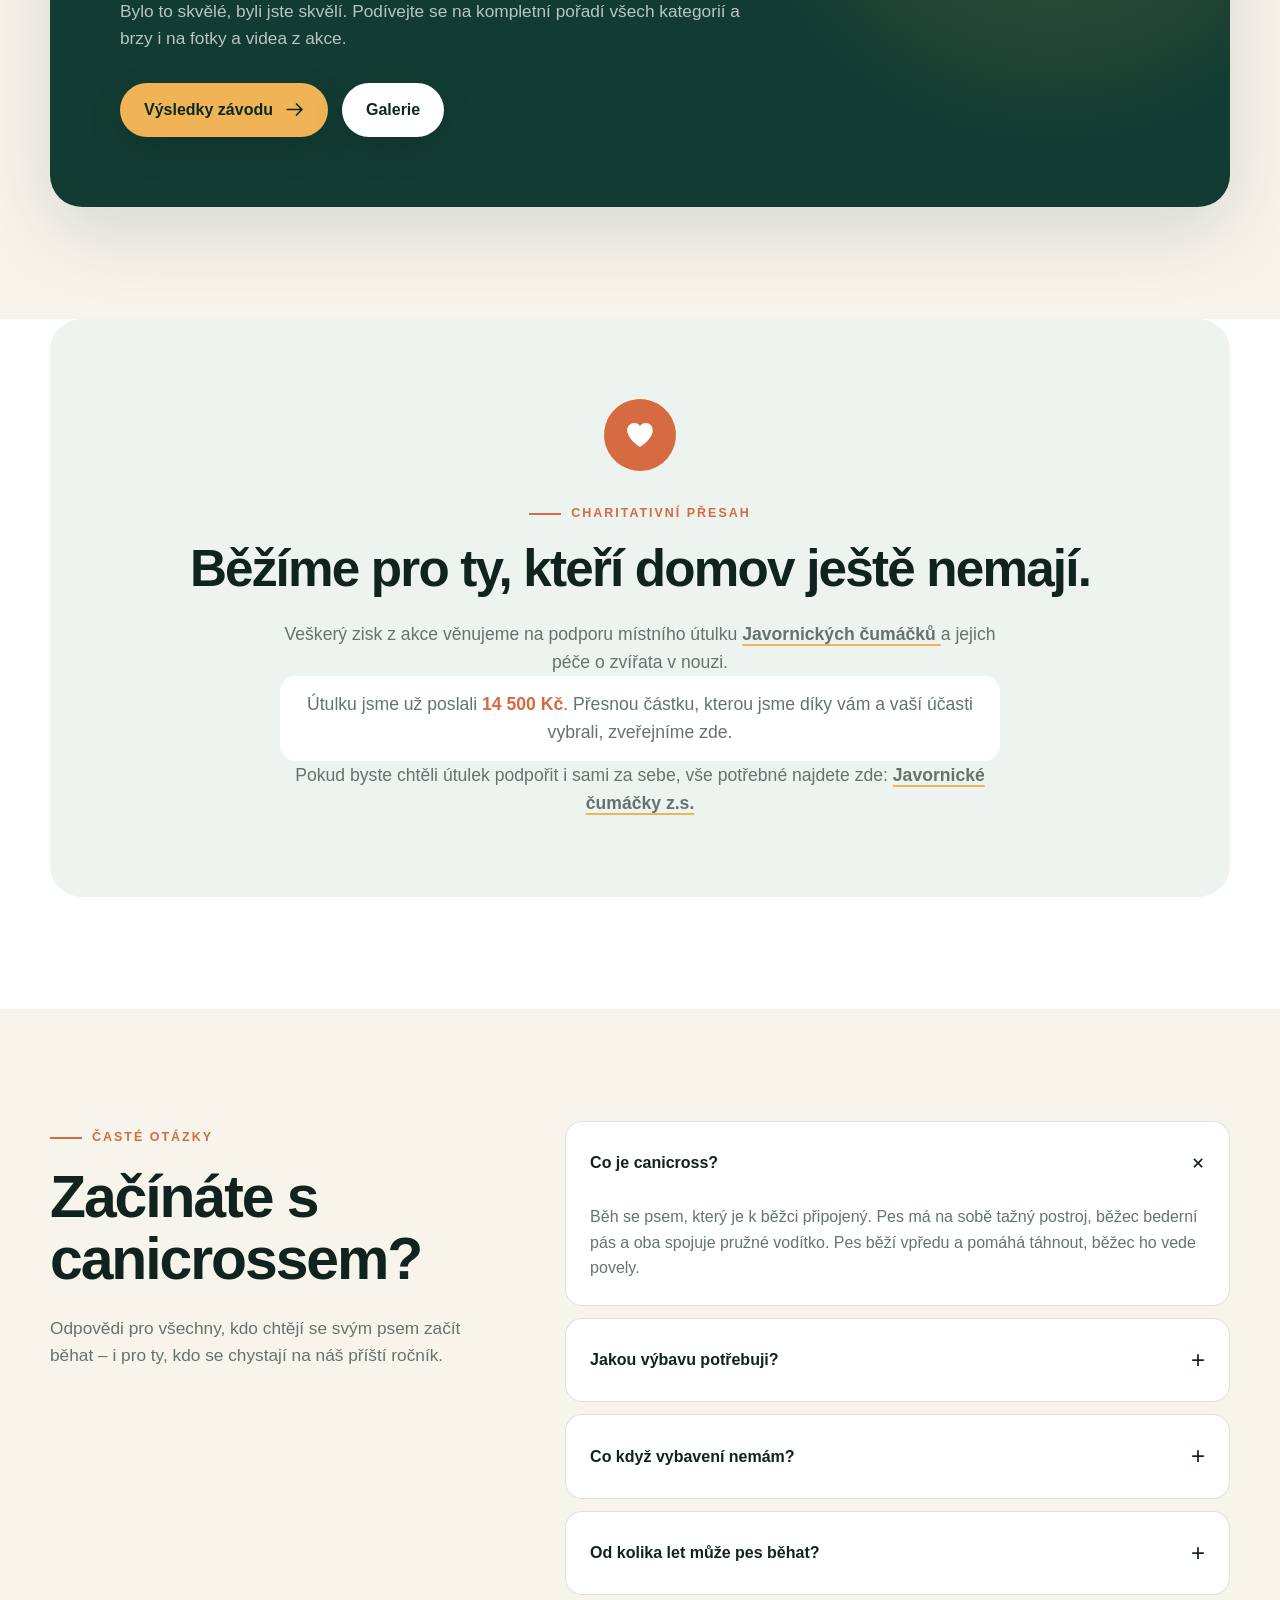
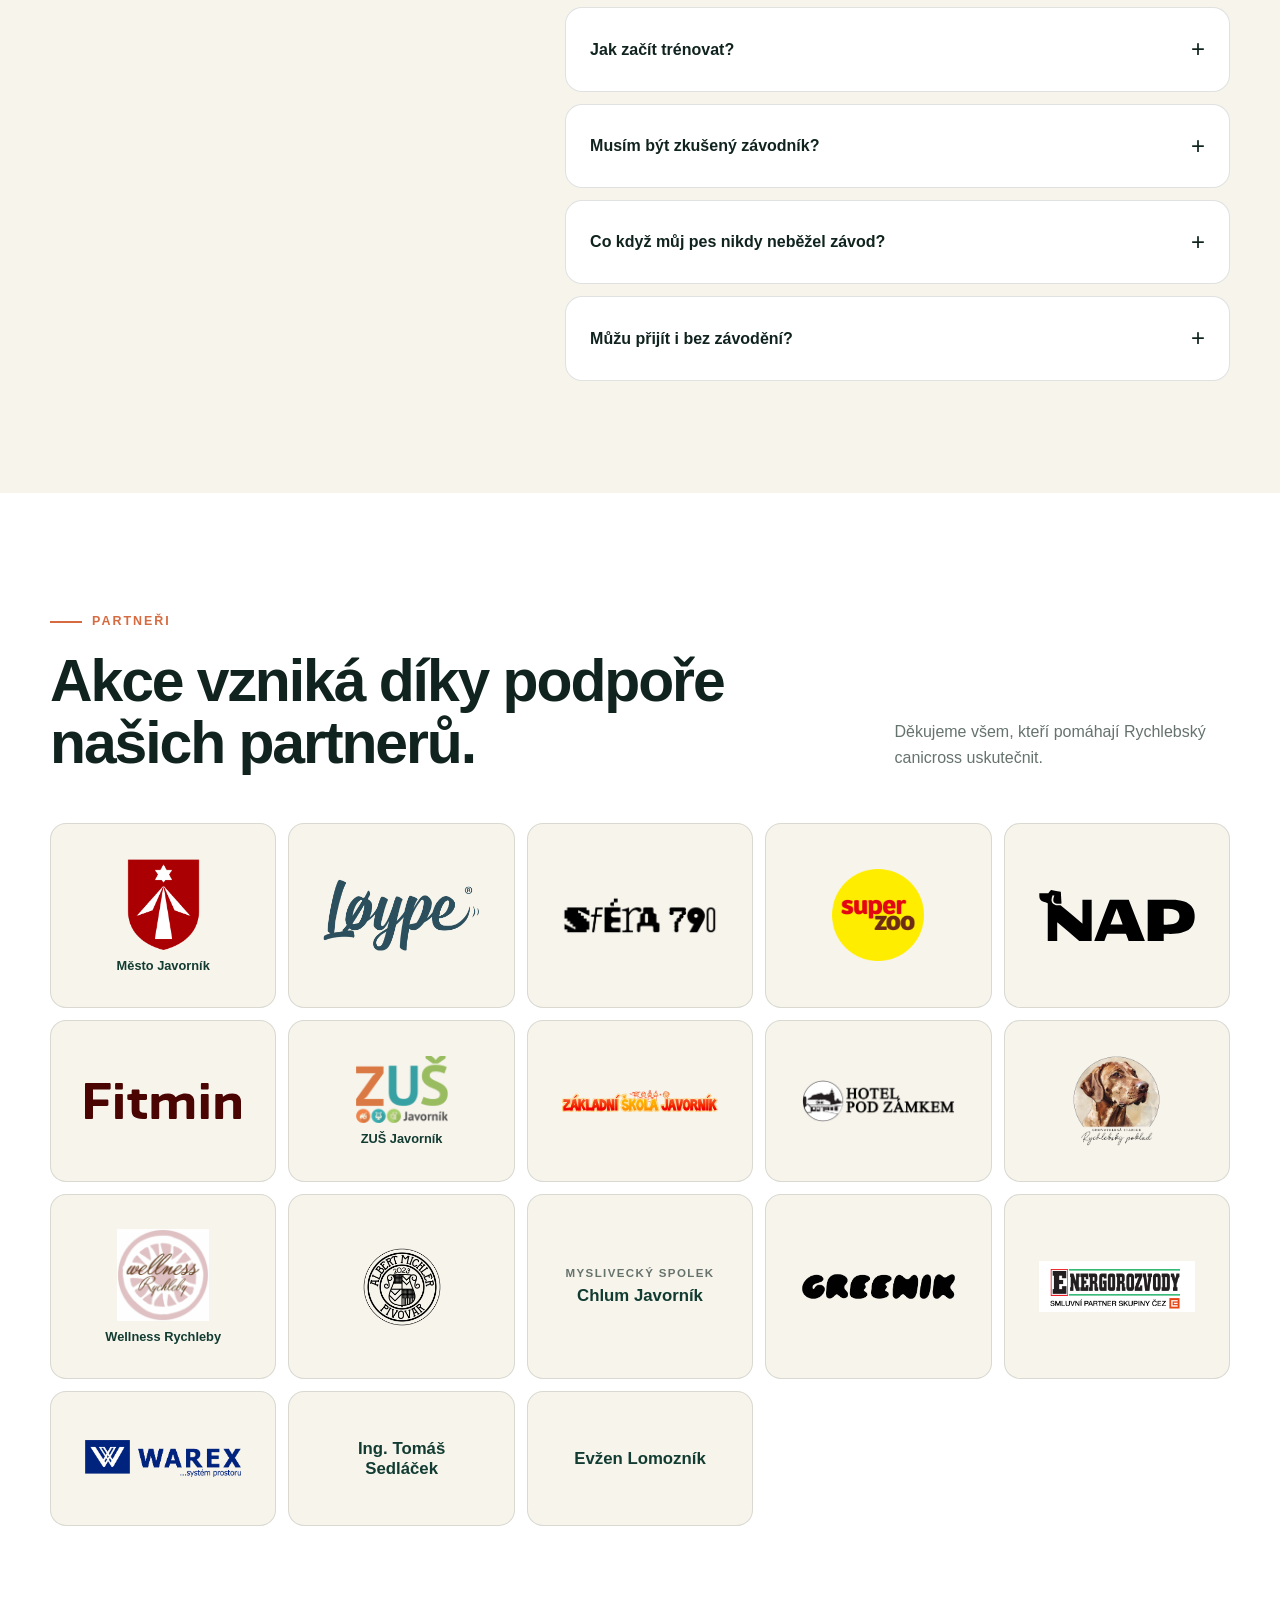
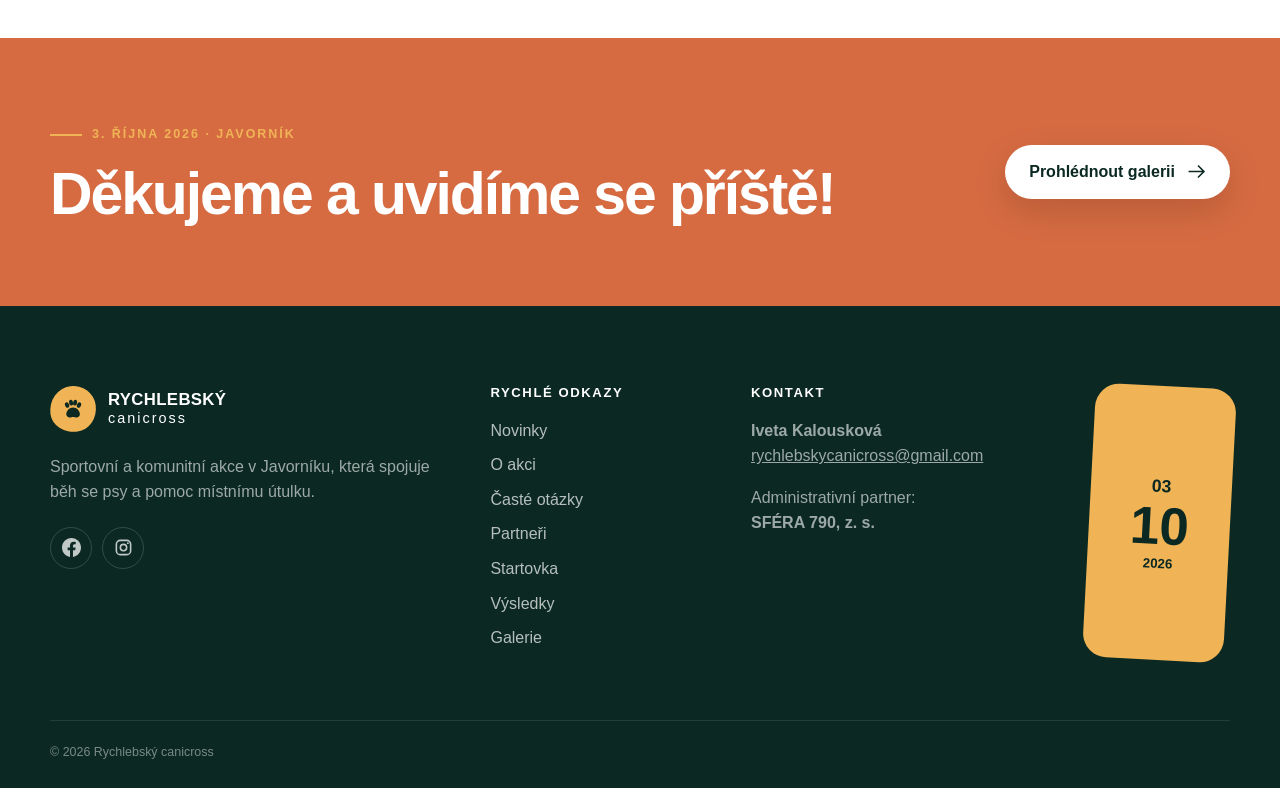
==== commit d8ee658c: "Interaktivní mapa trasy z Mapy.com místo obrázku Co-Authored-By: Claude Opus 5.5 <noreply@anthropic." ====
--- a/index.html
+++ b/index.html
@@ -17,7 +17,7 @@
     <meta property="og:url" content="https://rychlebskycanicross.cz/" />
     <meta name="theme-color" content="#123c32" />
     <title>Rychlebský canicross 2026</title>
-    <link rel="stylesheet" href="style.css?v=20261007-19" />
+    <link rel="stylesheet" href="style.css?v=20261007-20" />
     <script src="script.js?v=20261007-3" defer></script>
   </head>
   <body id="top">
@@ -514,18 +514,14 @@
 
           <div class="route-layout reveal">
             <div class="route-map">
-              <a
-                class="lightbox-trigger"
-                href="assets/images/trasa-mapy.png"
-                target="_blank"
-                rel="noopener"
-                title="Klikni pro zvětšení mapy"
-              >
-                <img
-                  src="assets/images/trasa-mapy.png"
-                  alt="Mapa trasy Rychlebského canicrossu 2026"
-                />
-              </a>
+              <!-- Interaktivní mapa z Mapy.com. Při změně trasy stačí vyměnit
+                   hodnotu dim= z adresy trasy na mapy.com. -->
+              <iframe
+                src="https://mapy.com/cs/turisticka?dim=6a7c6151d21031f588b1b75f&amp;frame=1"
+                title="Interaktivní mapa trasy Rychlebského canicrossu 2026"
+                loading="lazy"
+                allowfullscreen
+              ></iframe>
             </div>
 
             <div class="route-info">
--- a/style.css
+++ b/style.css
@@ -1704,10 +1704,11 @@
   border-radius: 20px;
 }
 
-.route-map img {
+.route-map iframe {
   display: block;
   width: 100%;
-  height: auto;
+  height: clamp(320px, 42vw, 480px);
+  border: 0;
 }
 
 .route-info {
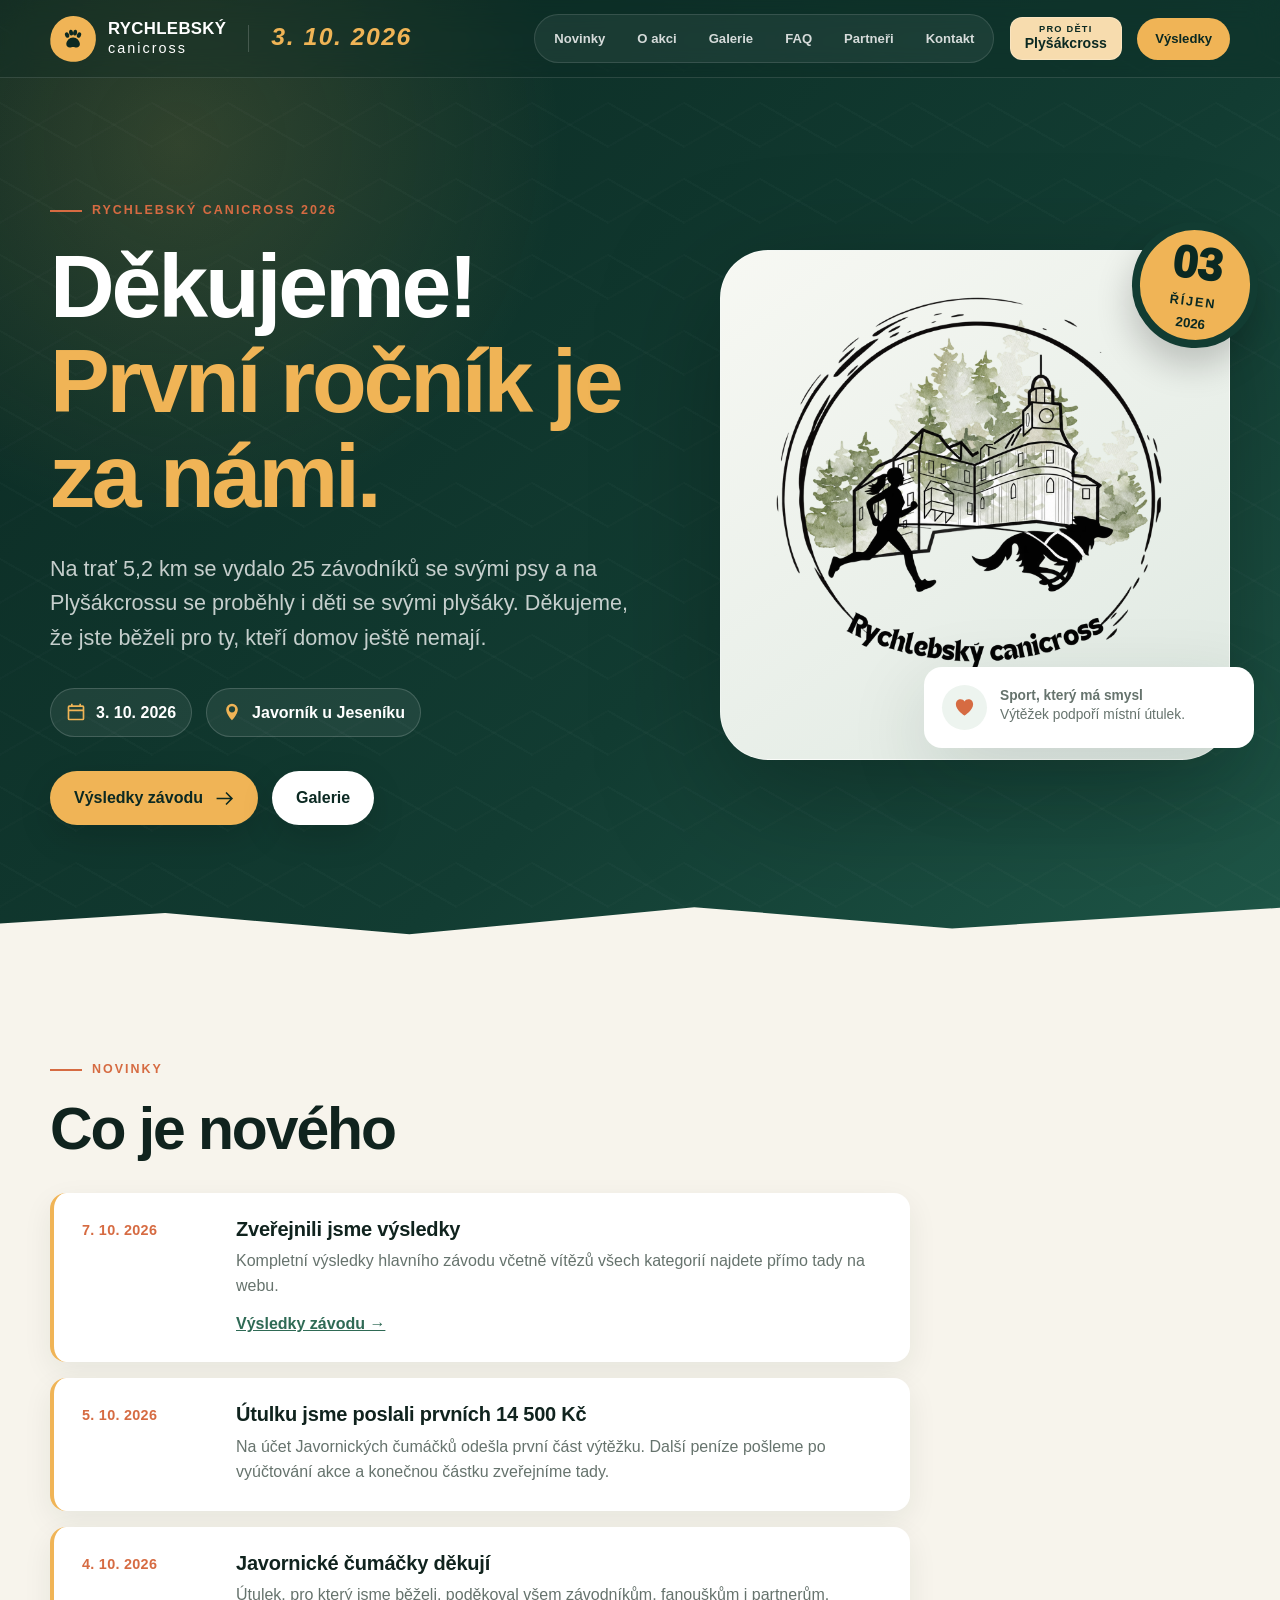
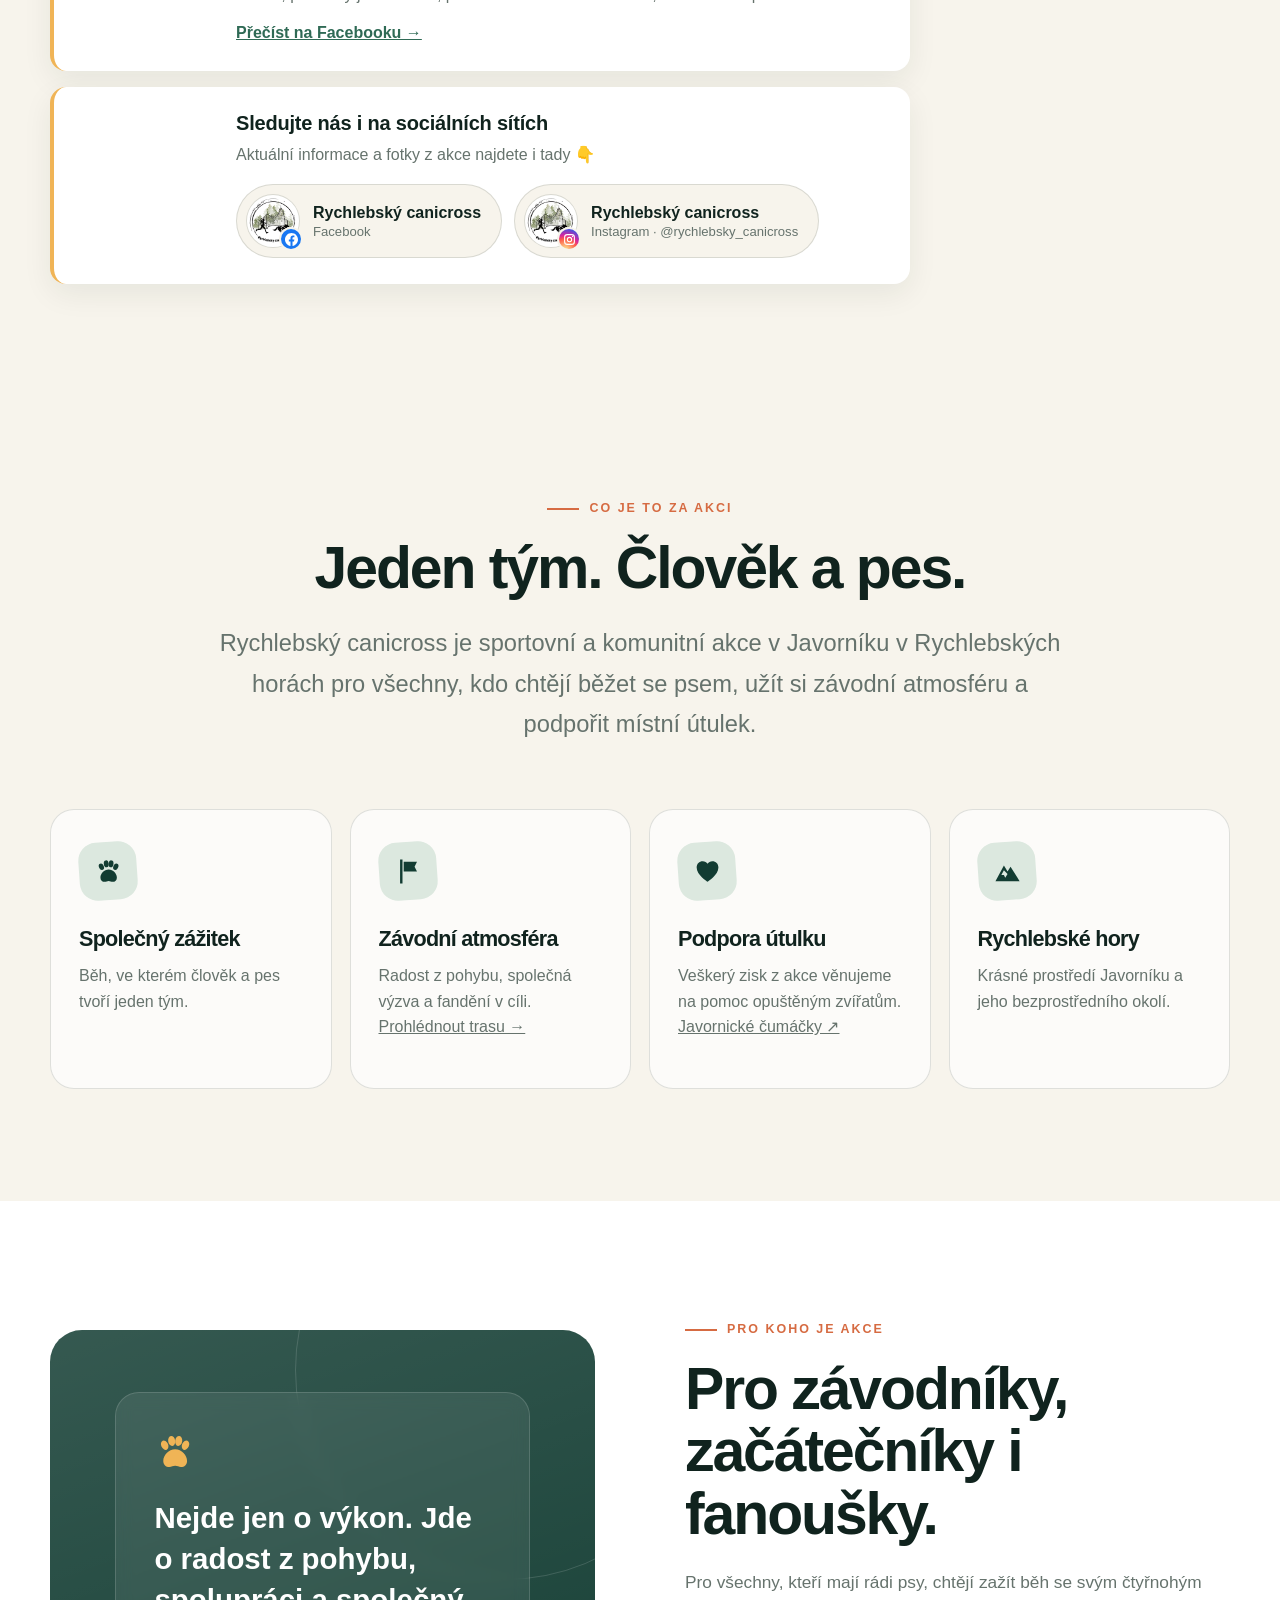
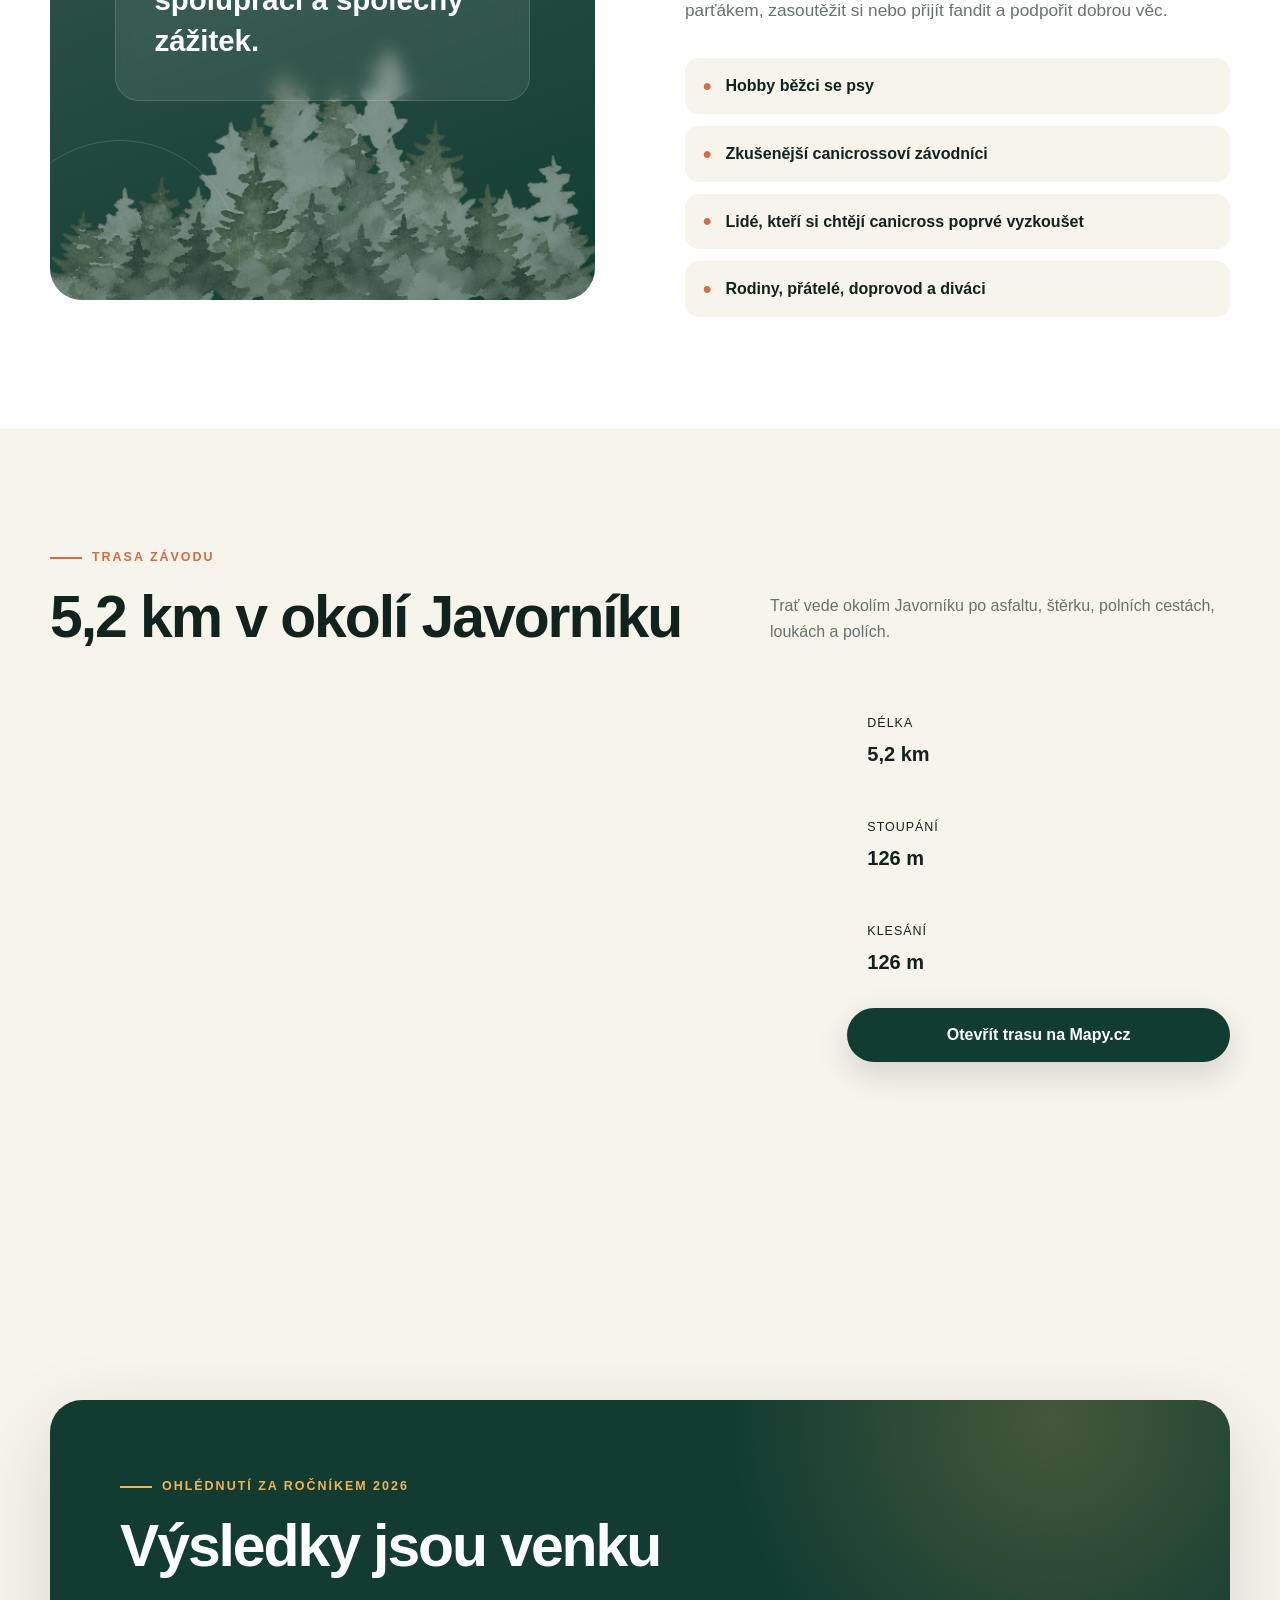
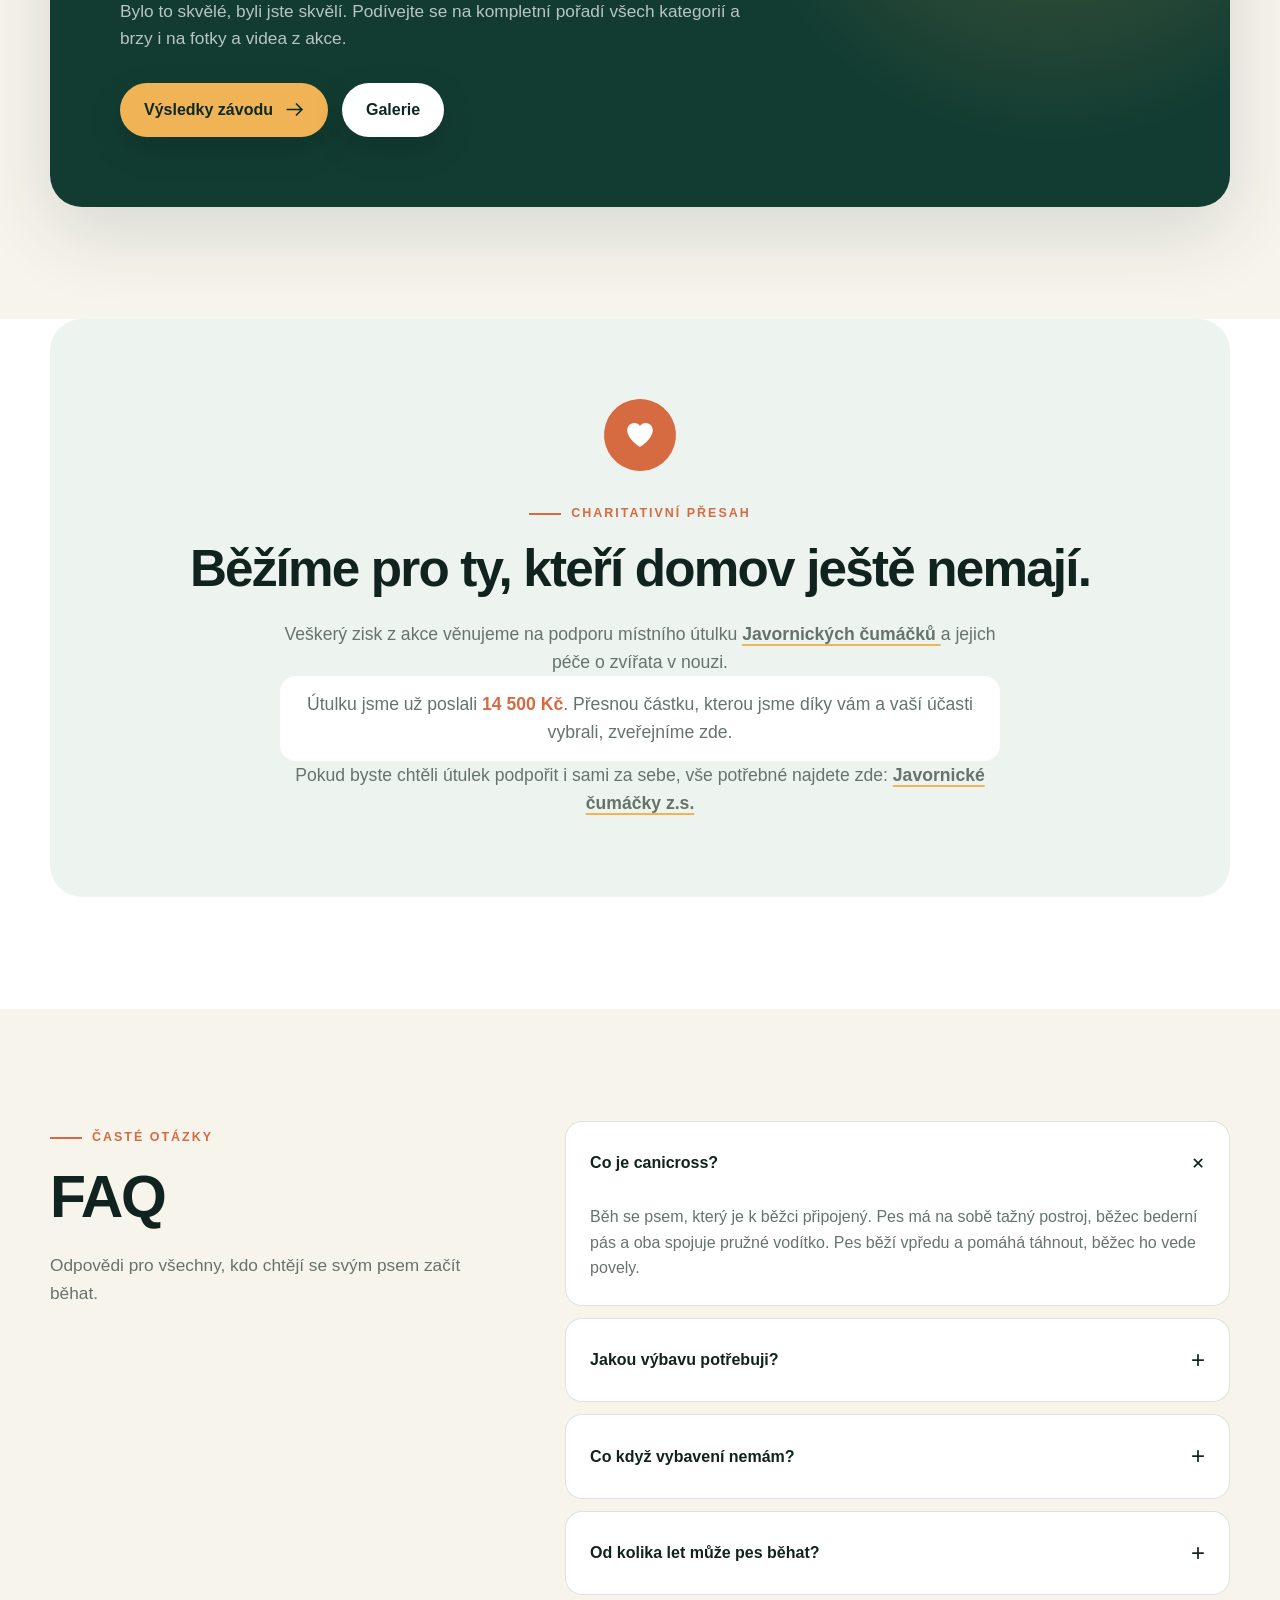
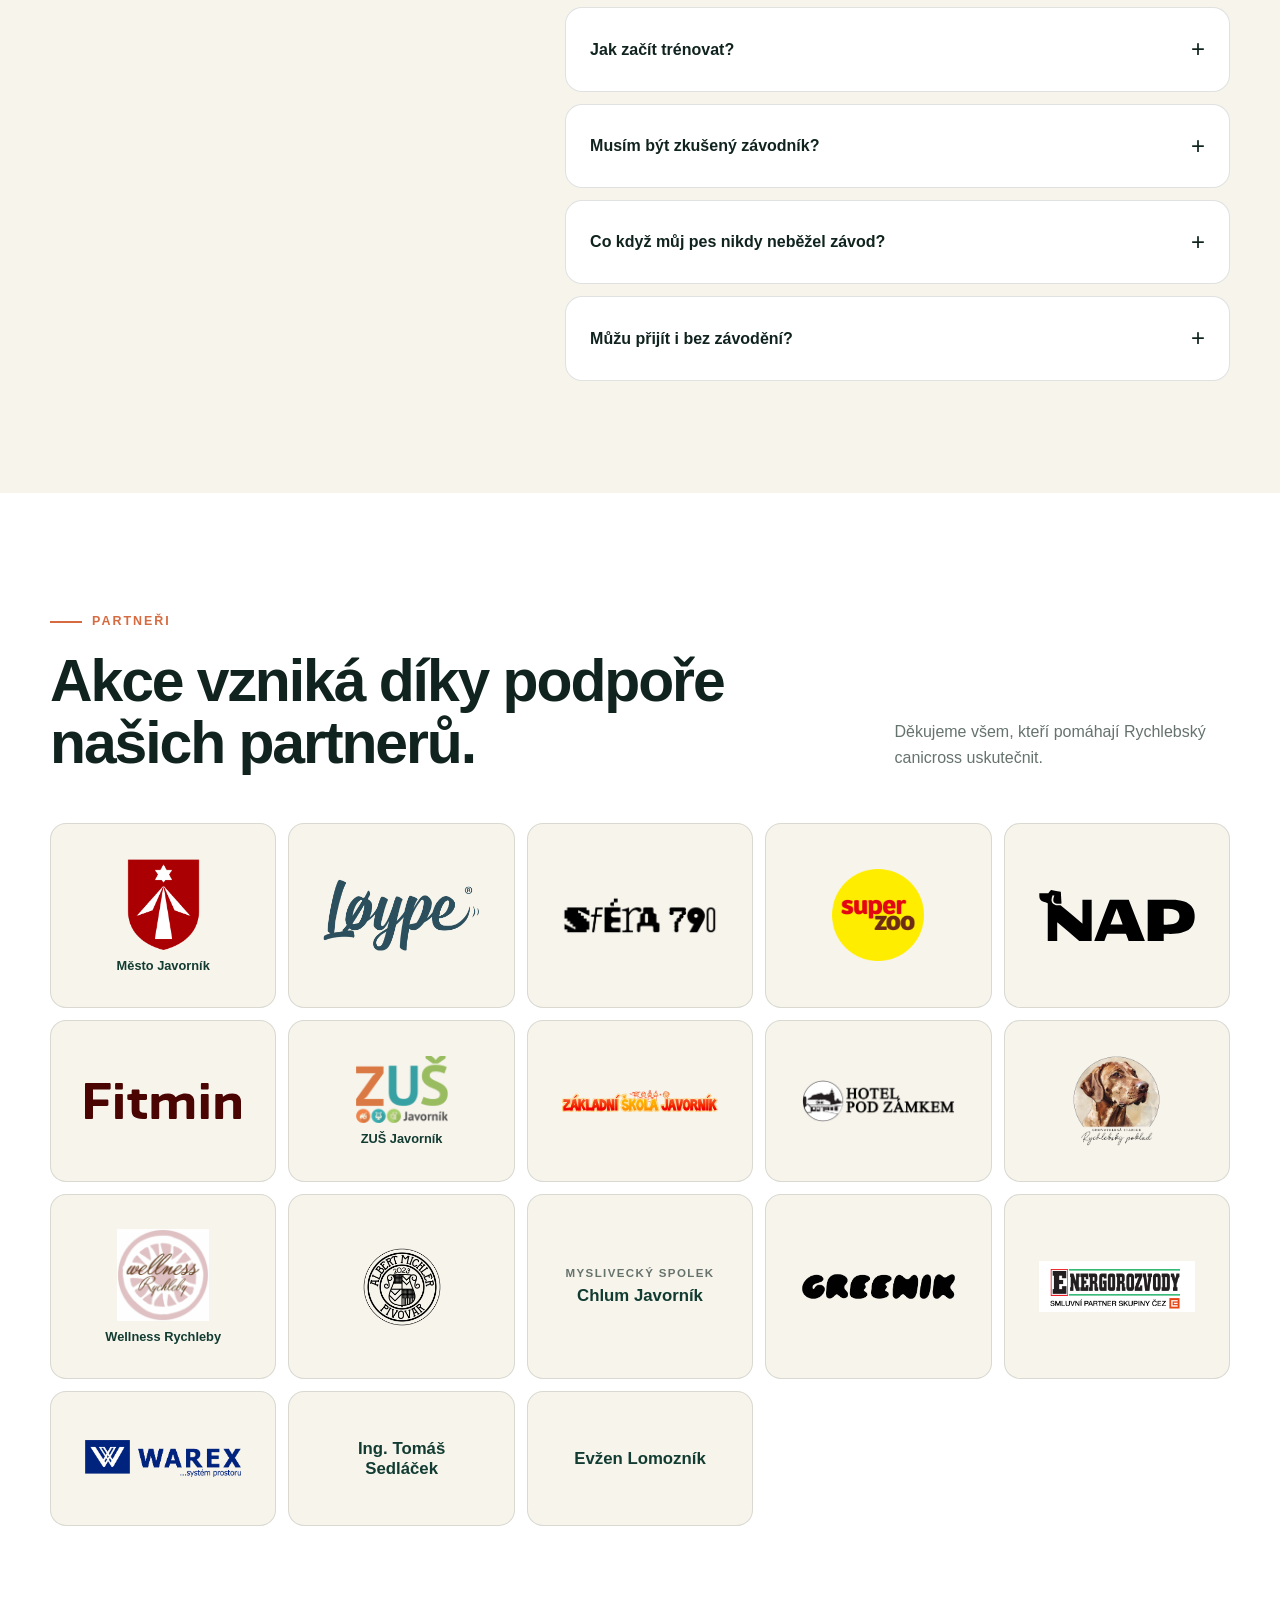
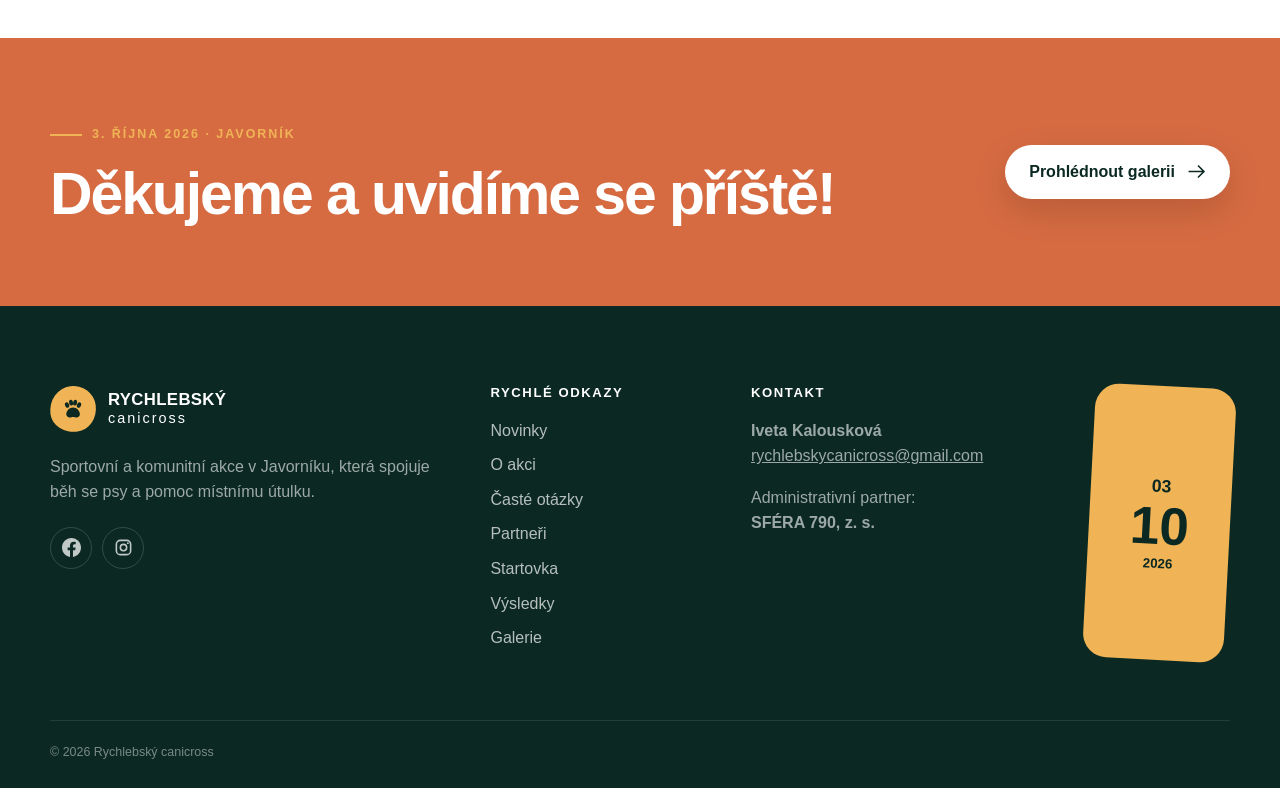
==== commit 1d52e2ea: "FAQ: zjednodušit nadpis Co-Authored-By: Claude Opus 5.5 <noreply@anthropic.com>" ====
--- a/index.html
+++ b/index.html
@@ -781,10 +781,9 @@
         <div class="container faq-layout">
           <div class="section-copy reveal">
             <p class="eyebrow">Časté otázky</p>
-            <h2>Začínáte s canicrossem?</h2>
+            <h2>FAQ</h2>
             <p>
-              Odpovědi pro všechny, kdo chtějí se svým psem začít běhat – i pro
-              ty, kdo se chystají na náš příští ročník.
+              Odpovědi pro všechny, kdo chtějí se svým psem začít běhat.
             </p>
           </div>
 
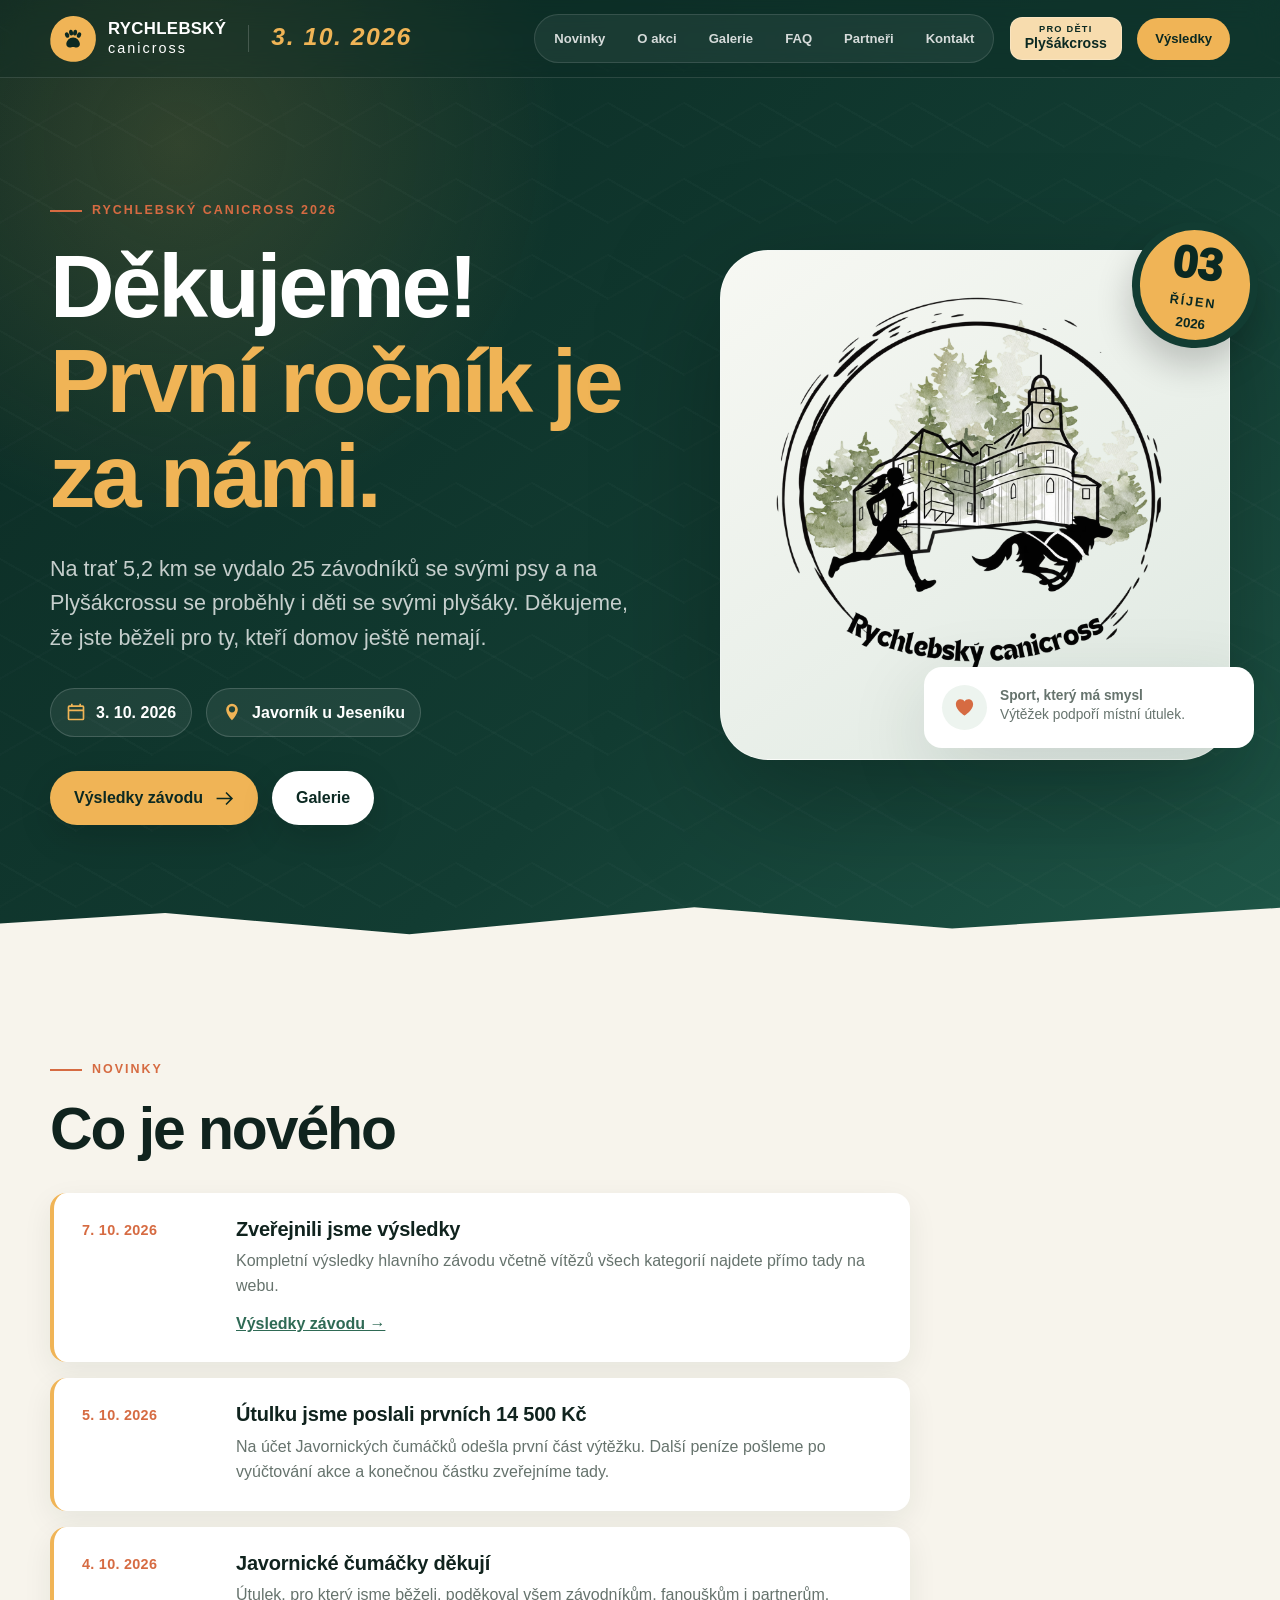
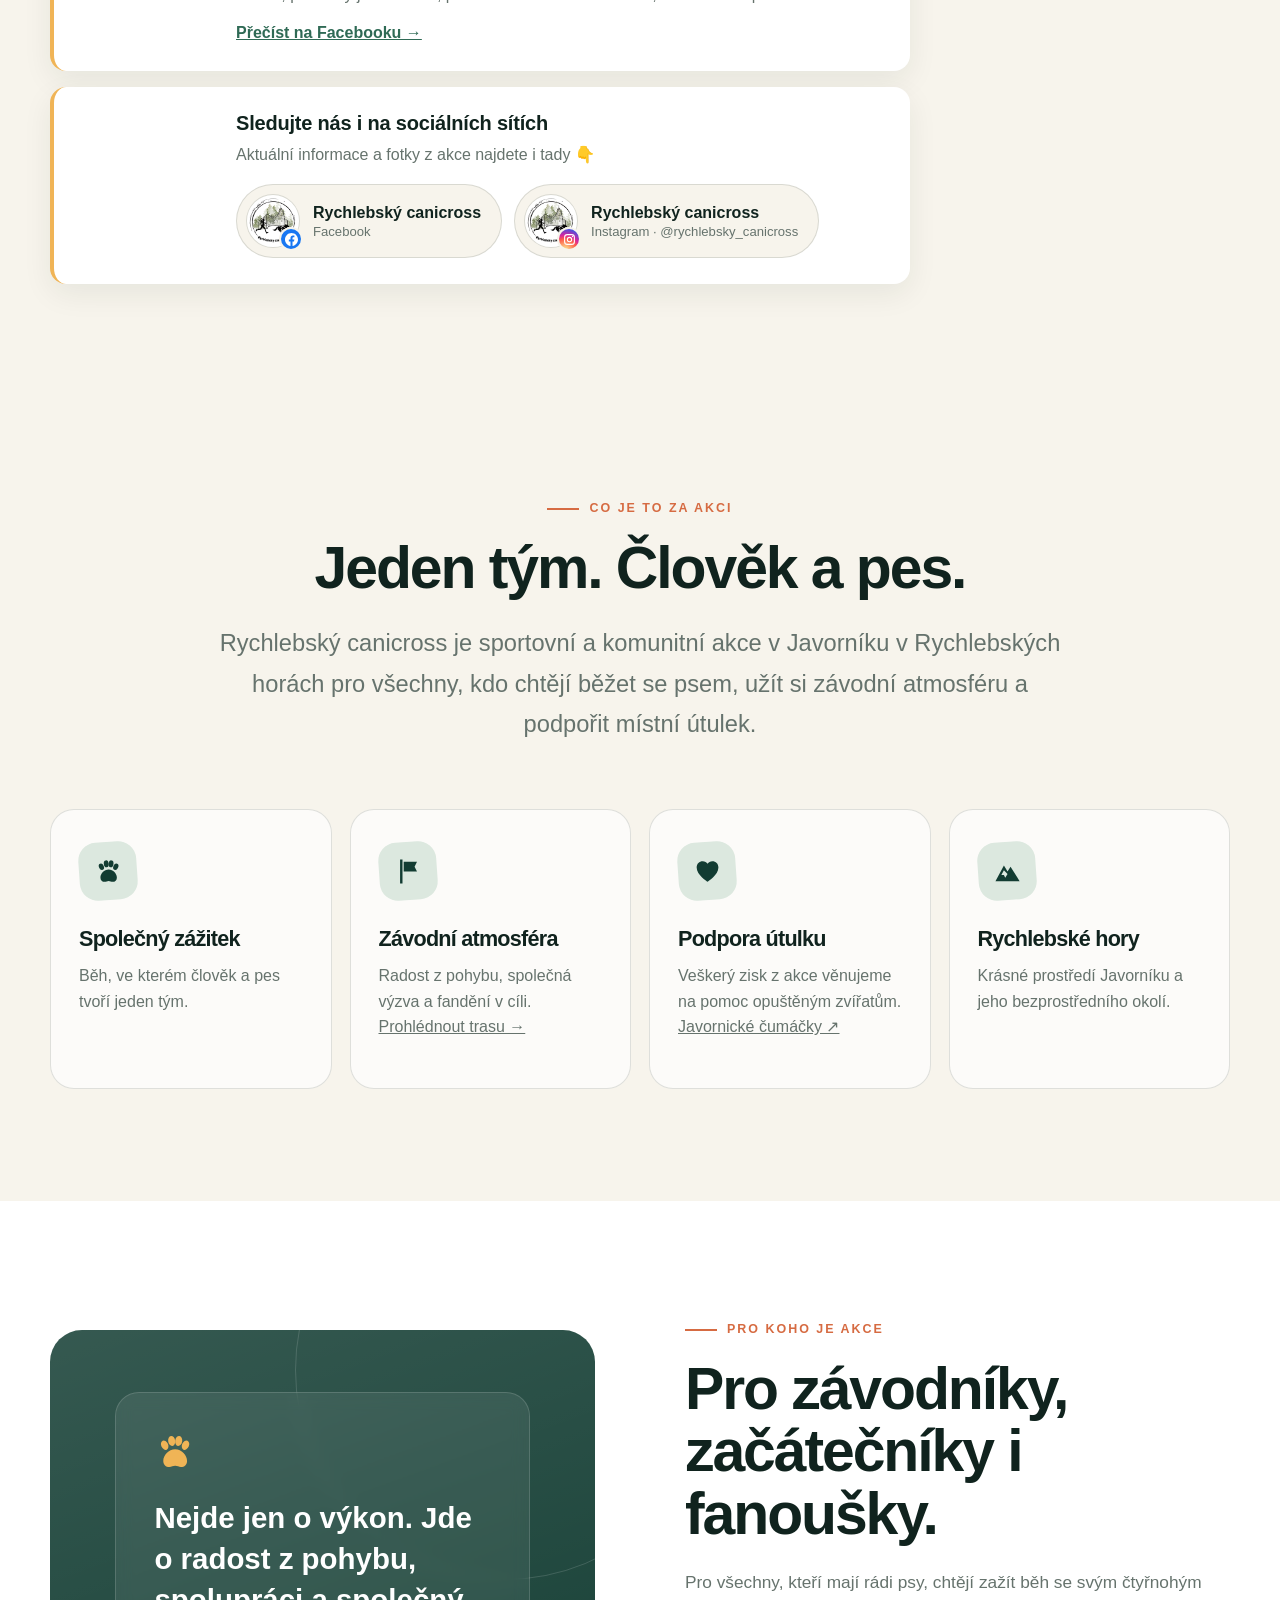
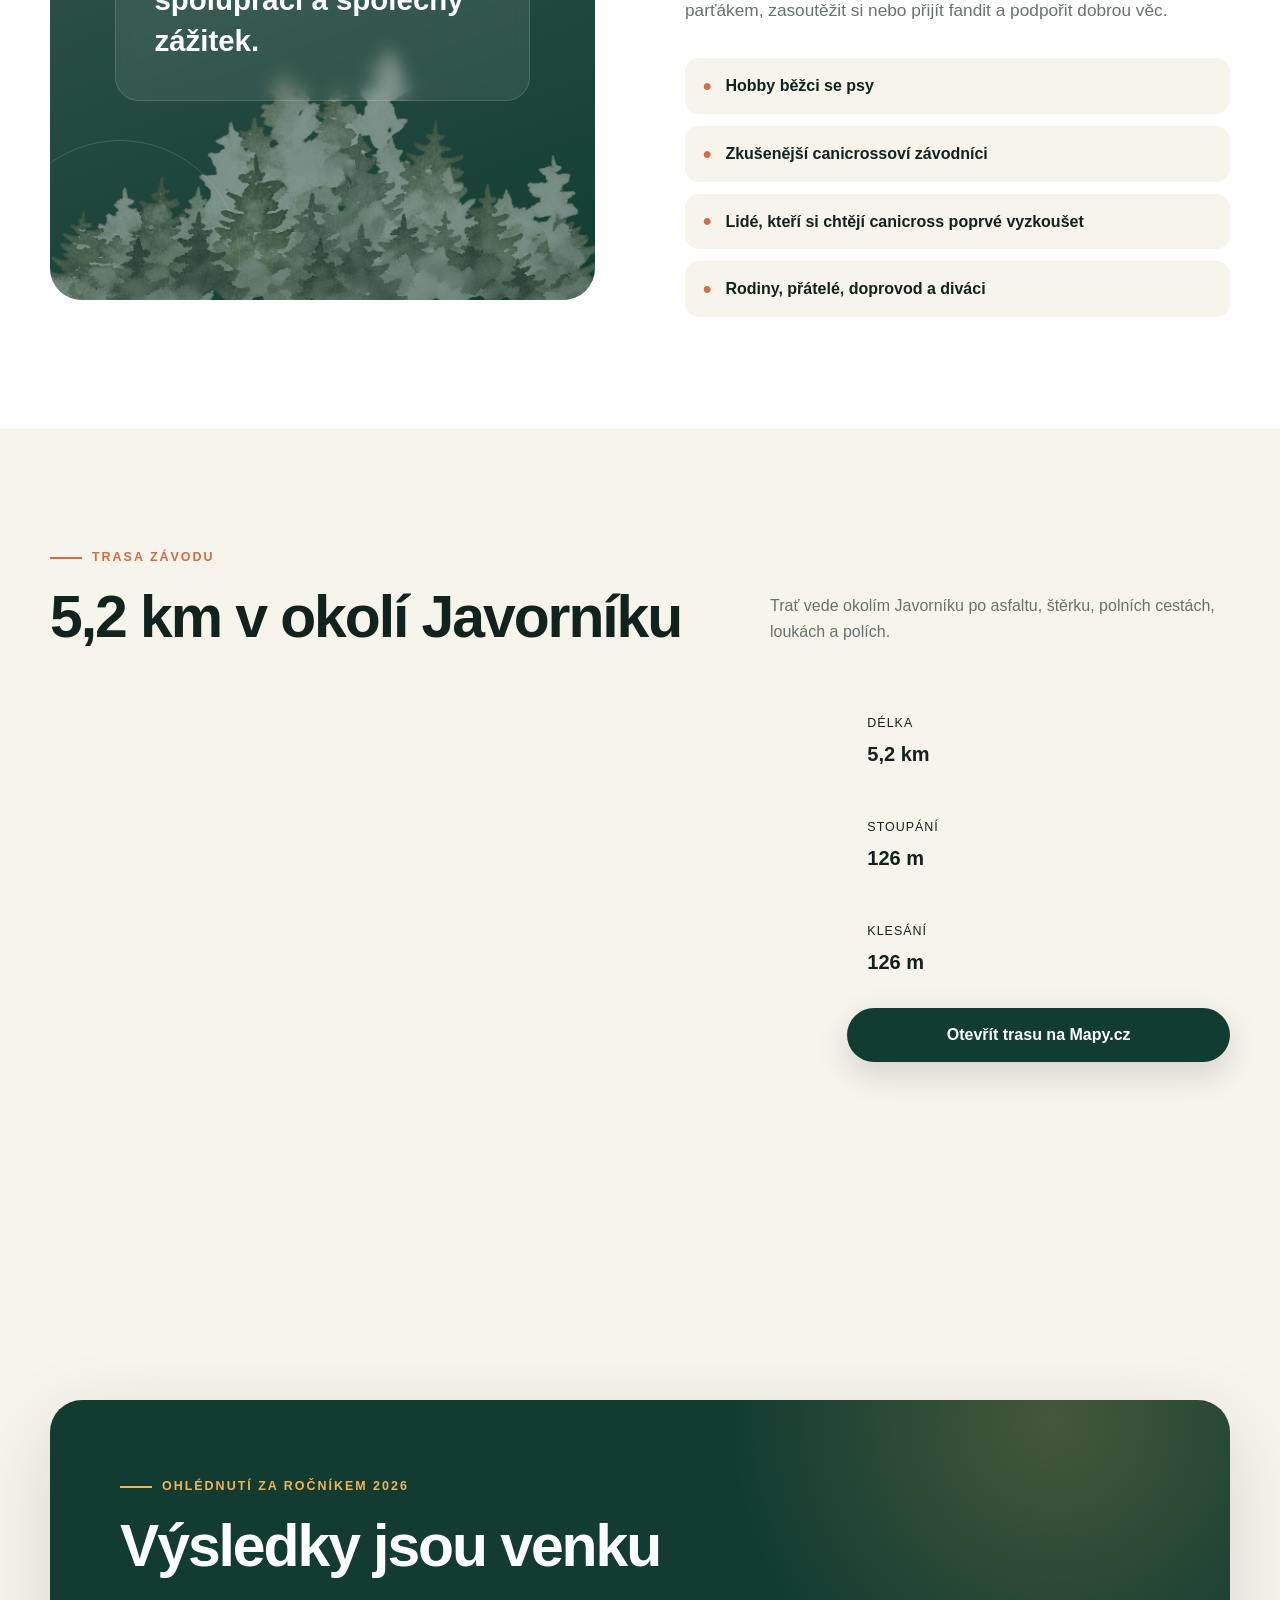
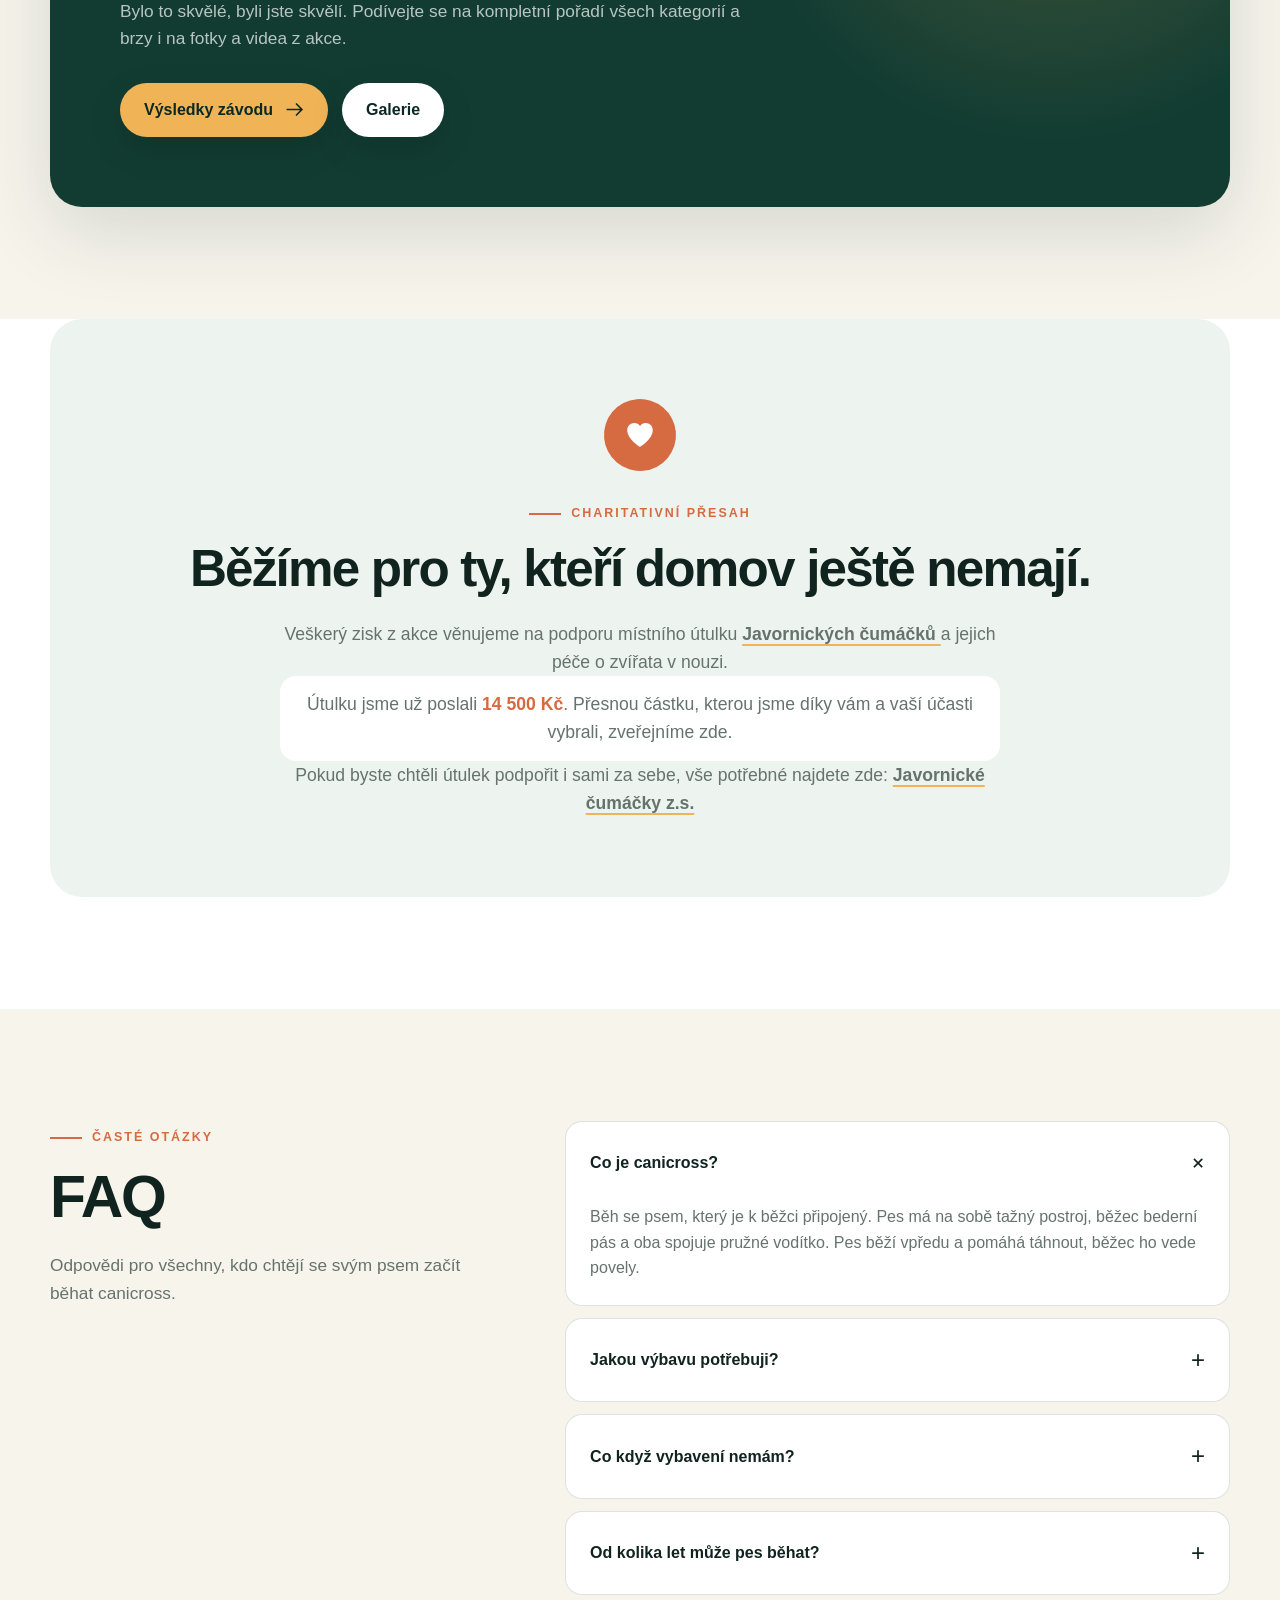
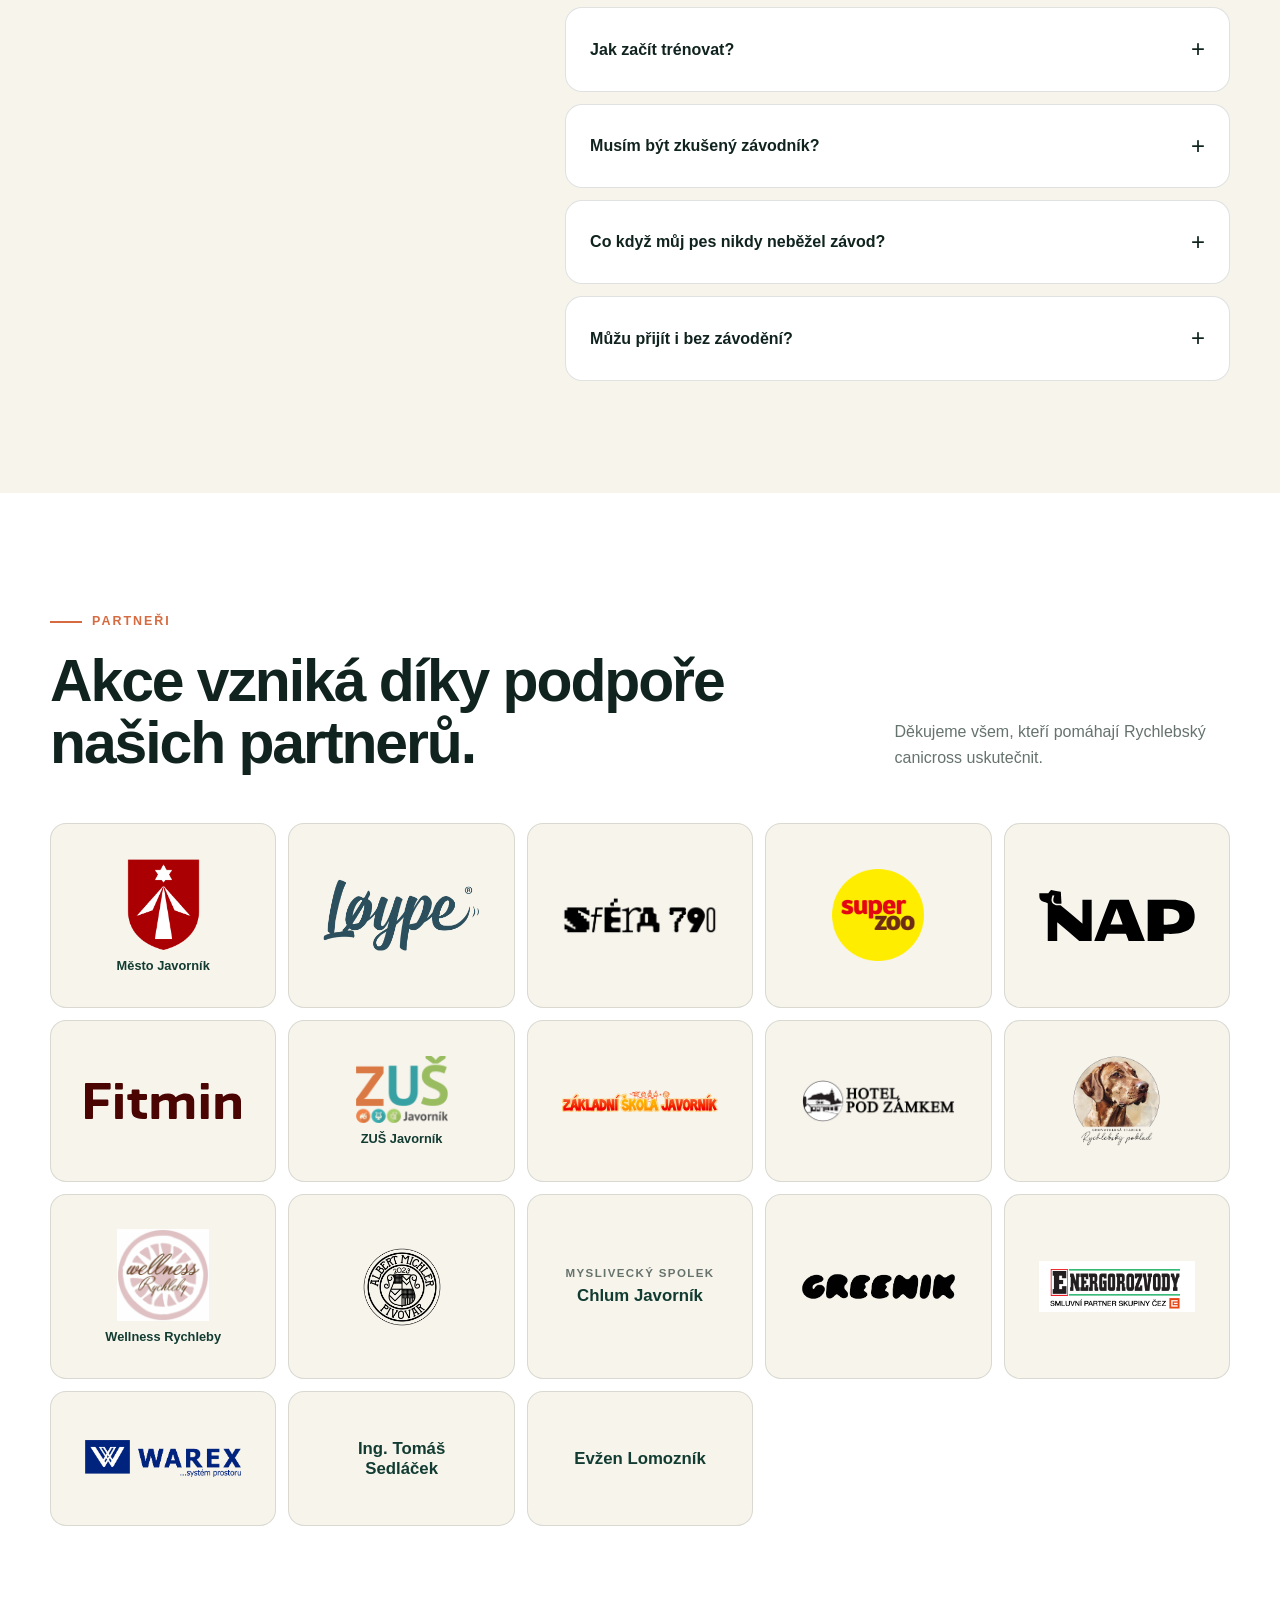
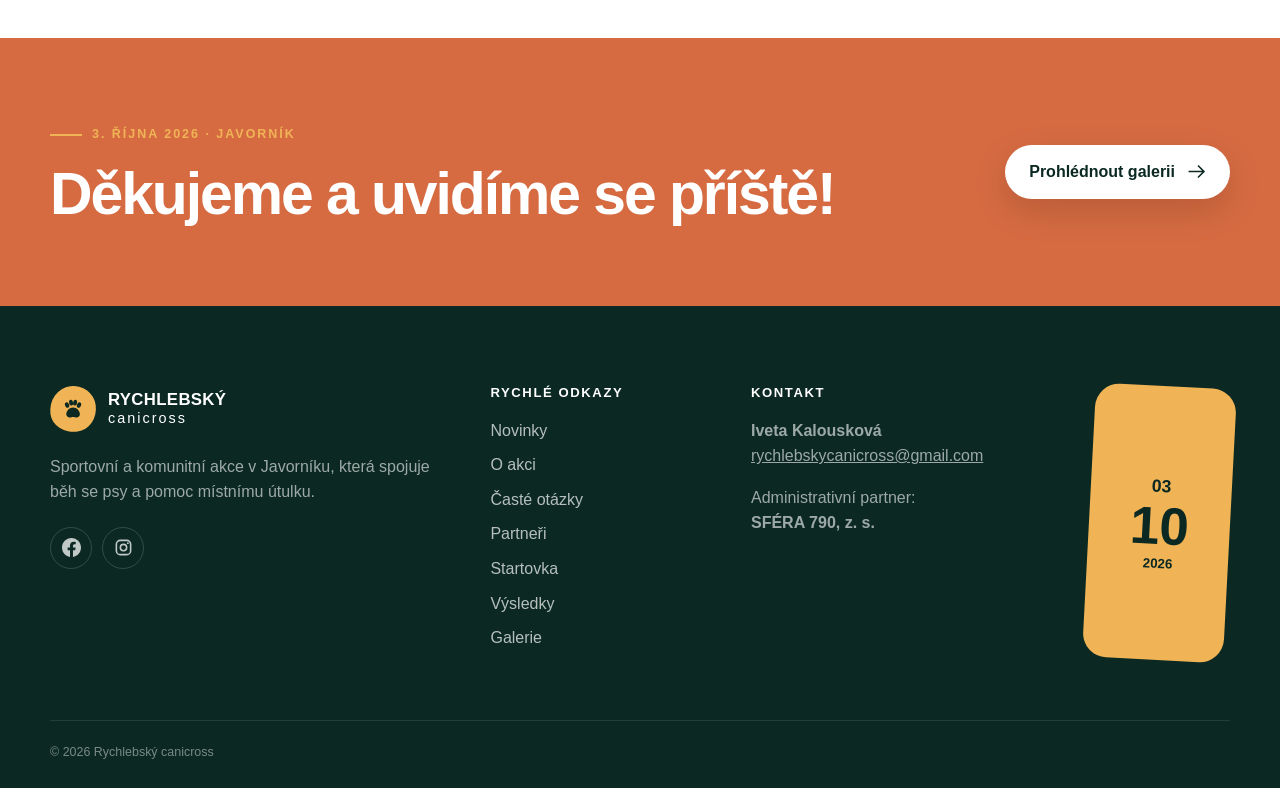
==== commit 4a26c7bf: "FAQ: upravit úvodní větu Co-Authored-By: Claude Opus 5.5 <noreply@anthropic.com>" ====
--- a/index.html
+++ b/index.html
@@ -783,7 +783,7 @@
             <p class="eyebrow">Časté otázky</p>
             <h2>FAQ</h2>
             <p>
-              Odpovědi pro všechny, kdo chtějí se svým psem začít běhat.
+              Odpovědi pro všechny, kdo chtějí se svým psem začít běhat canicross.
             </p>
           </div>
 
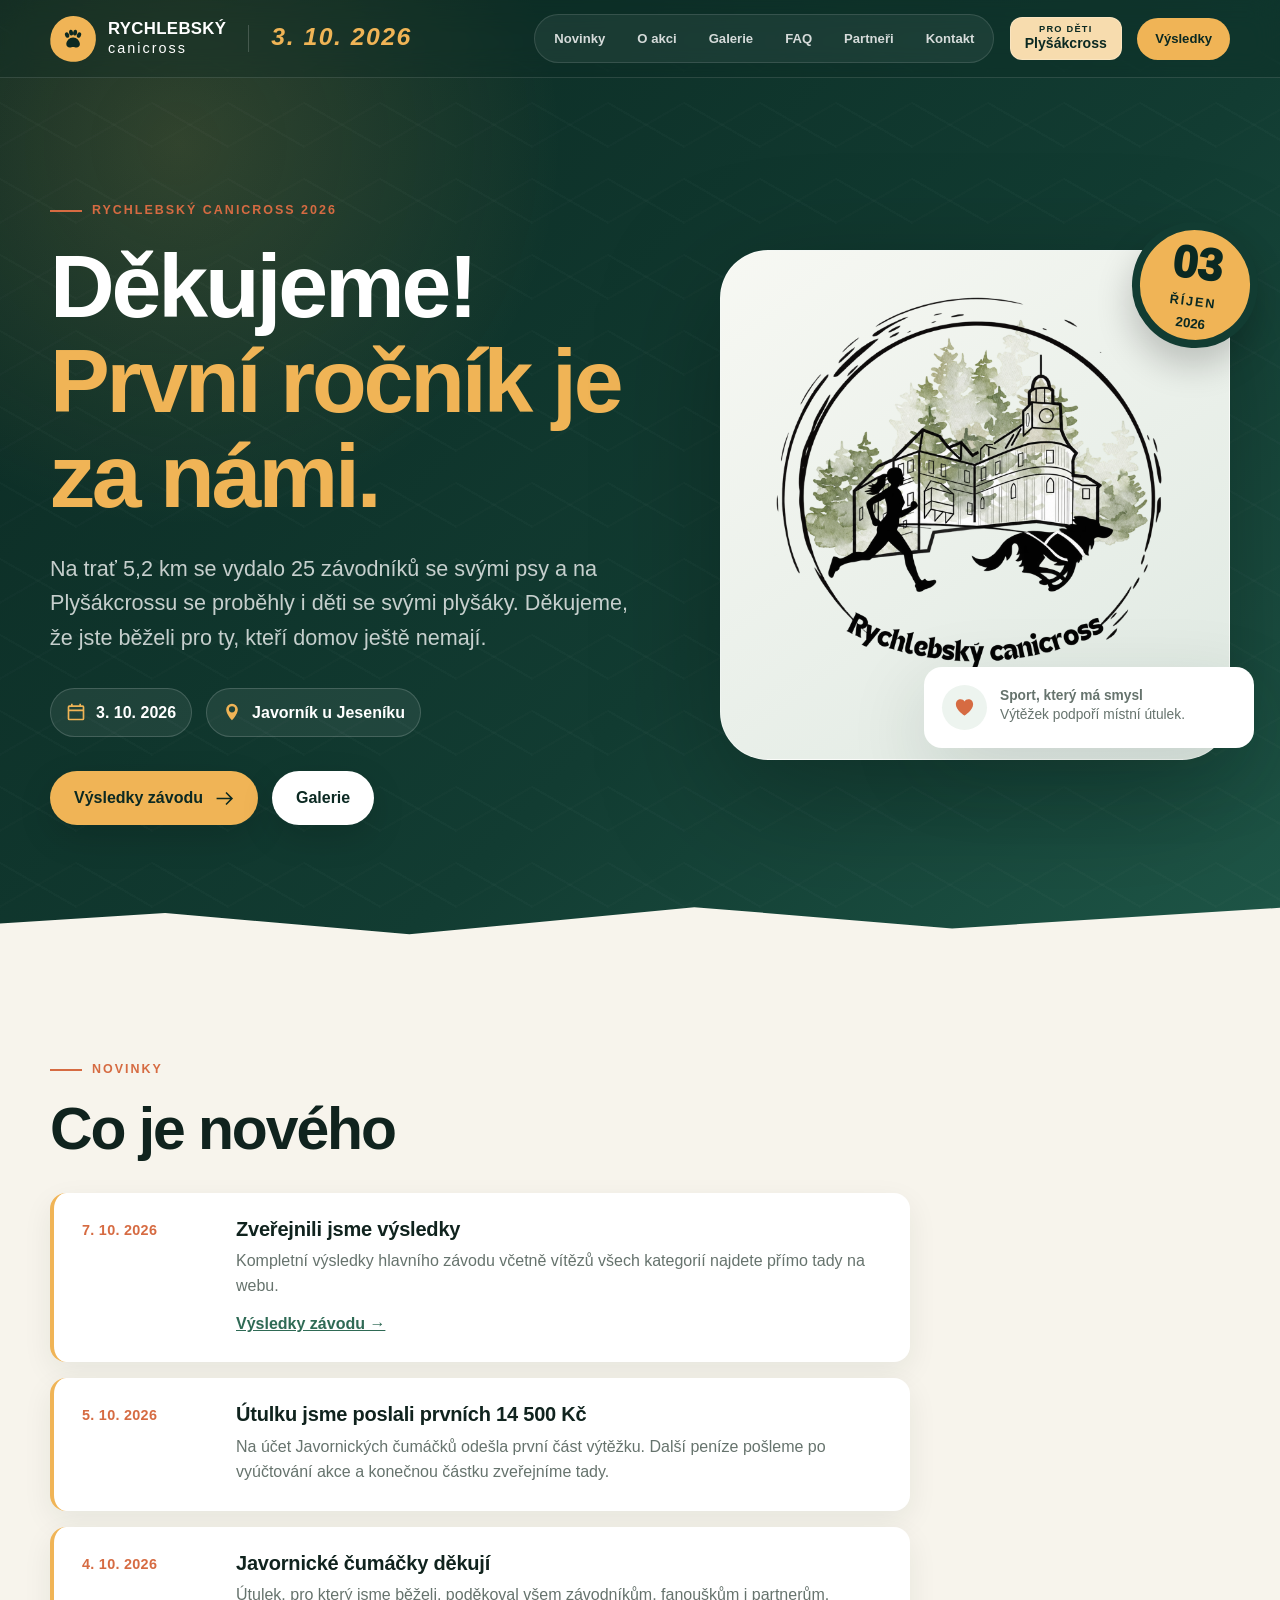
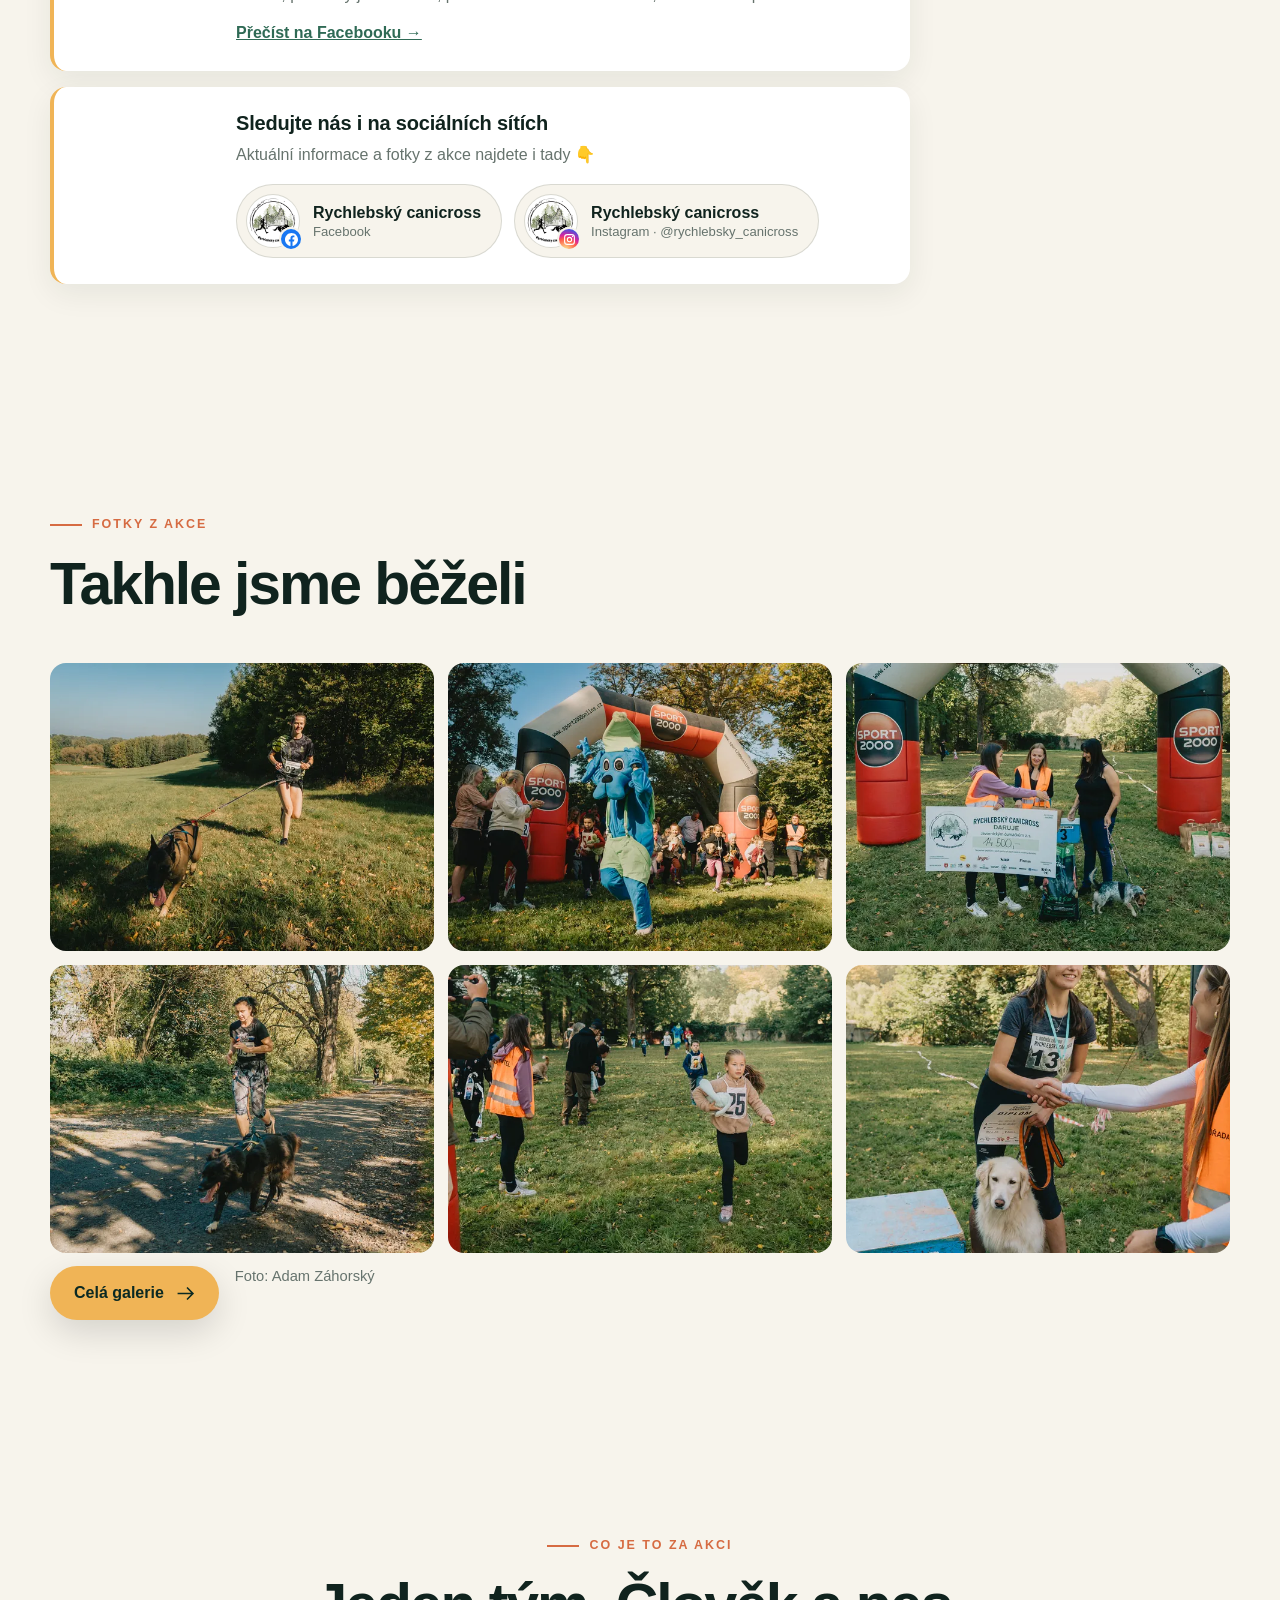
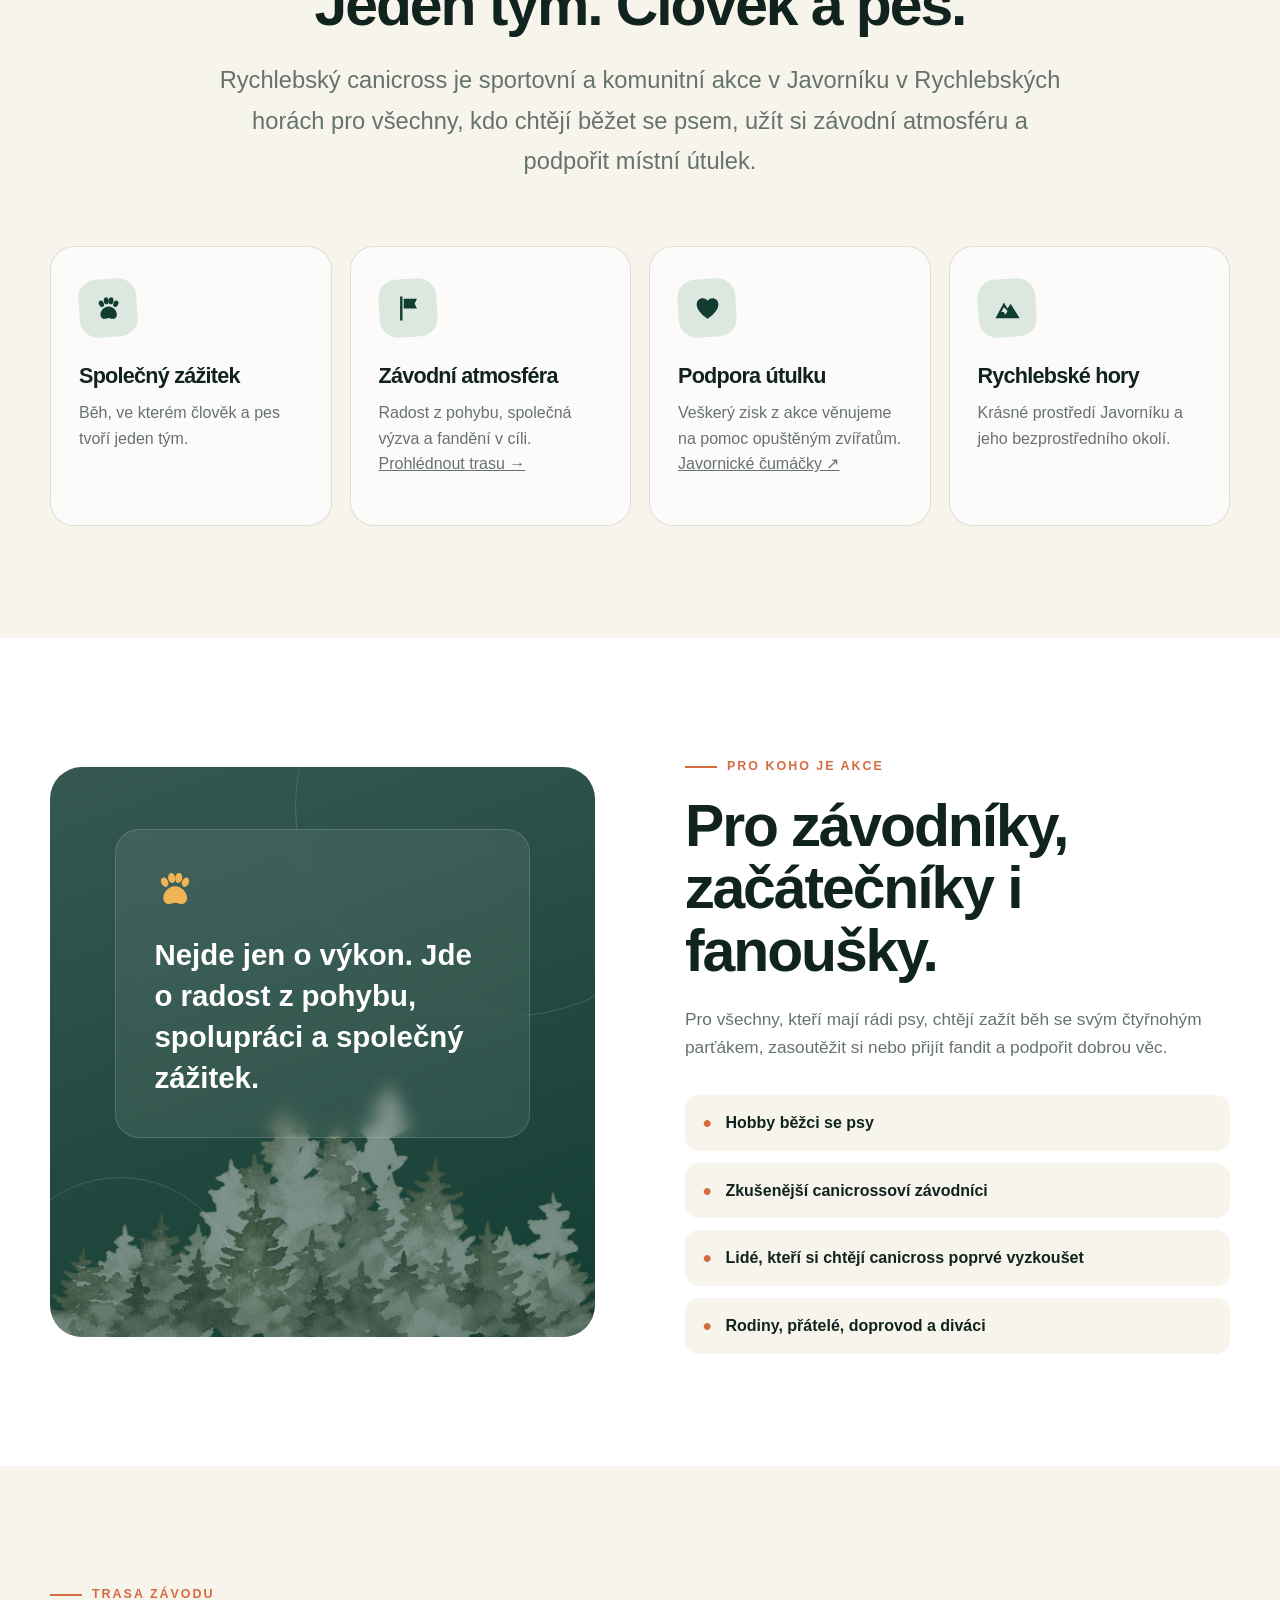
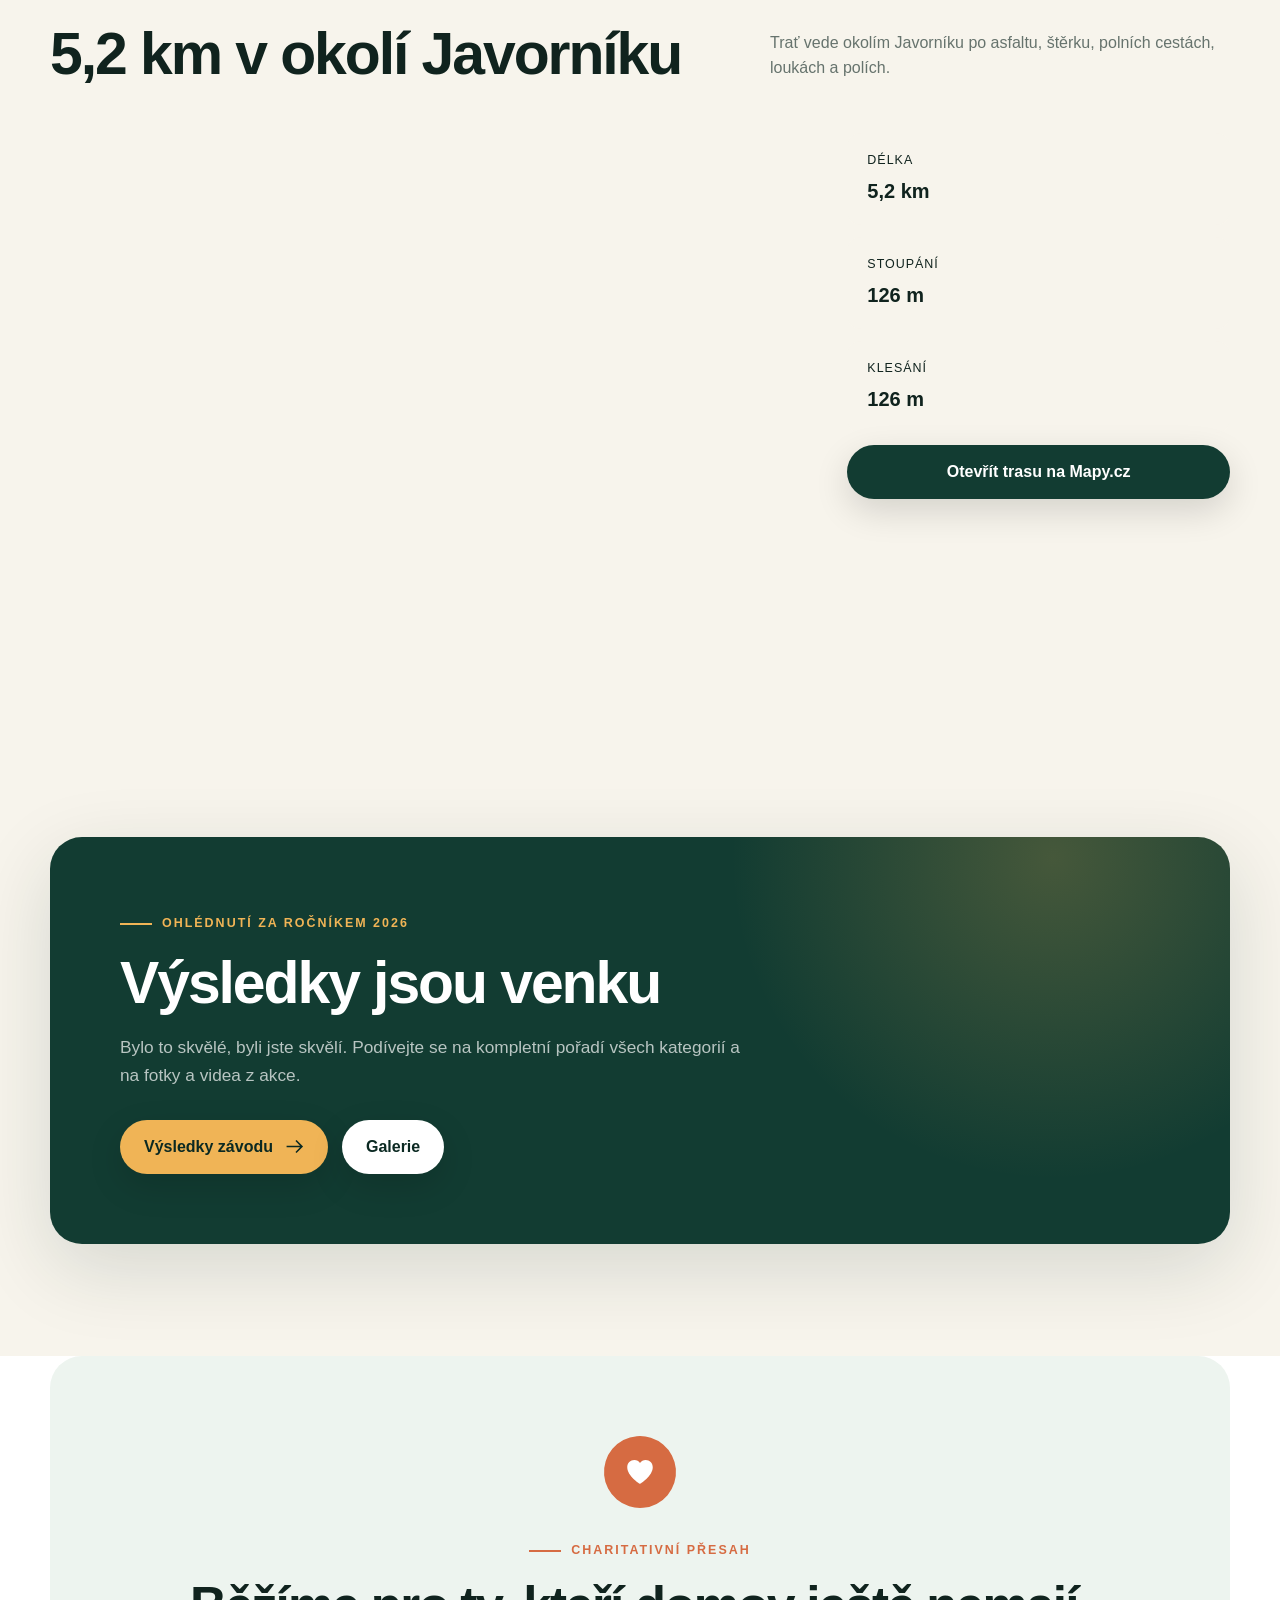
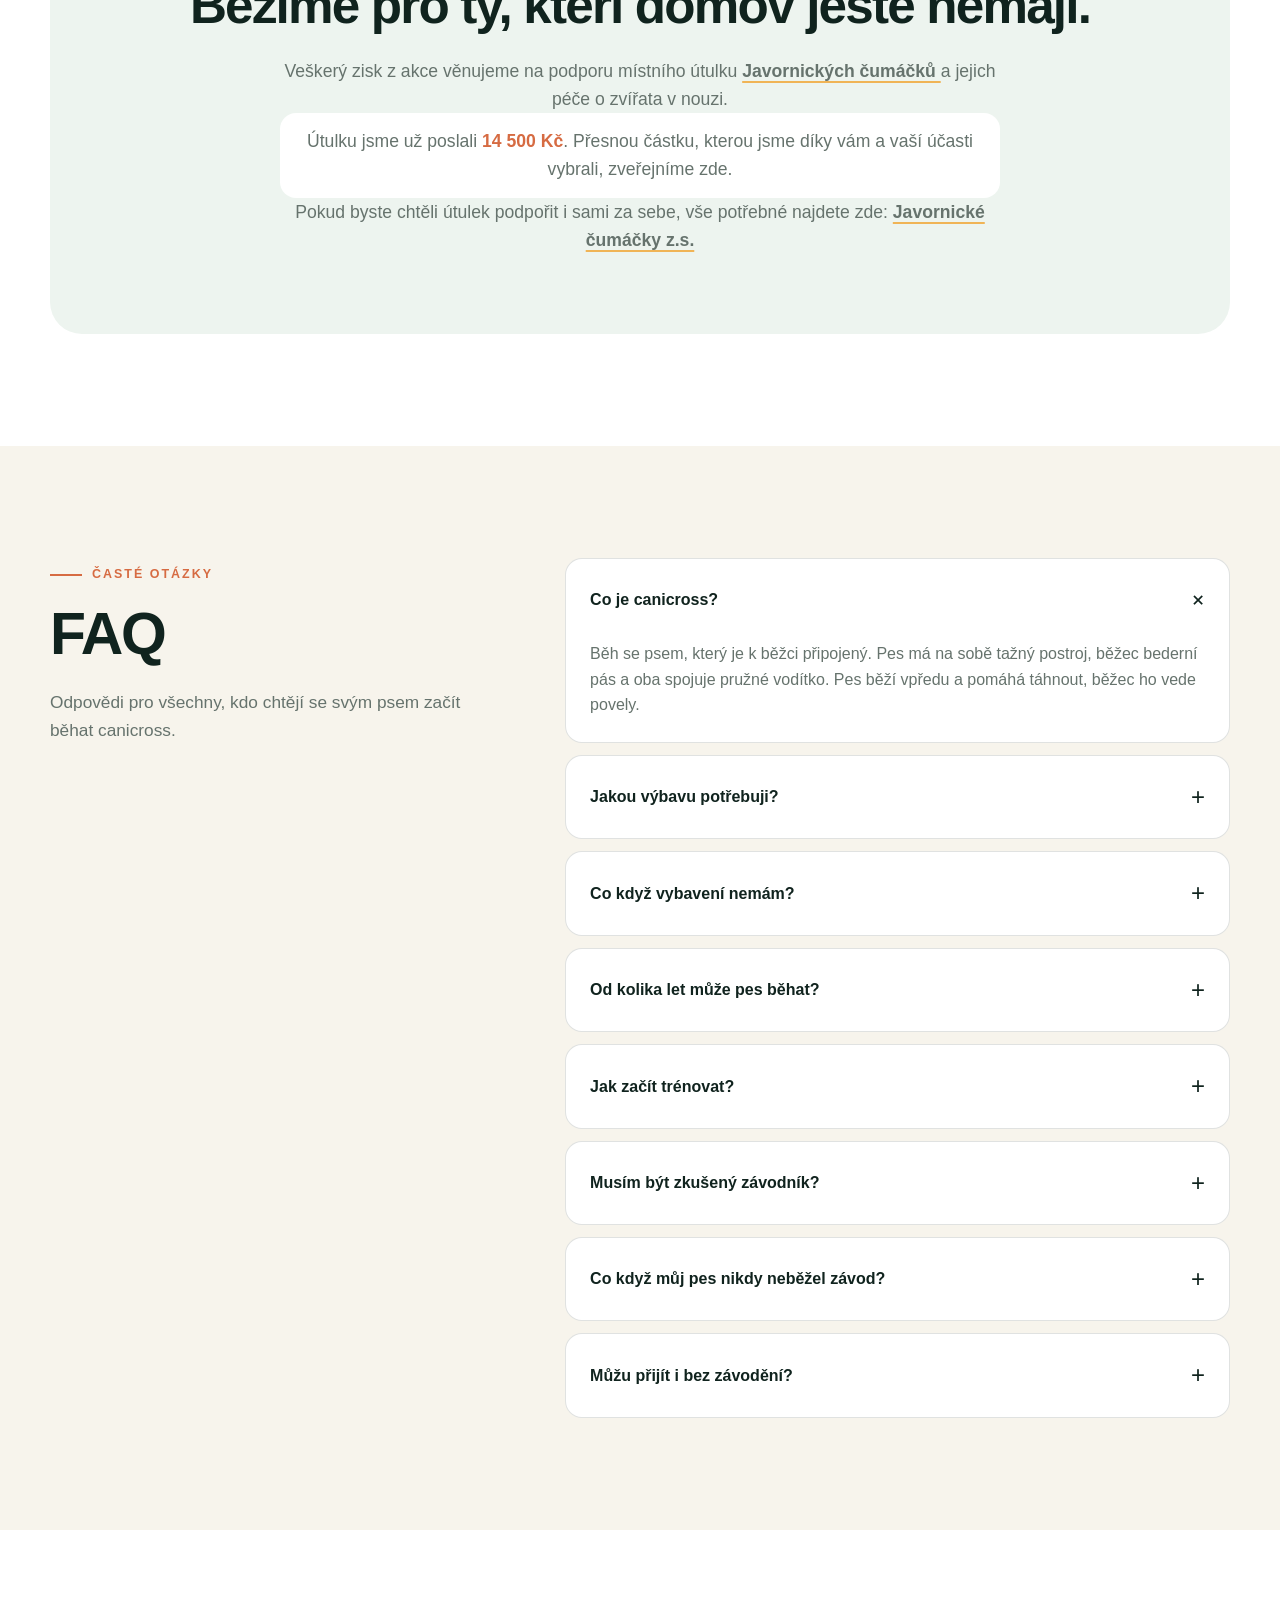
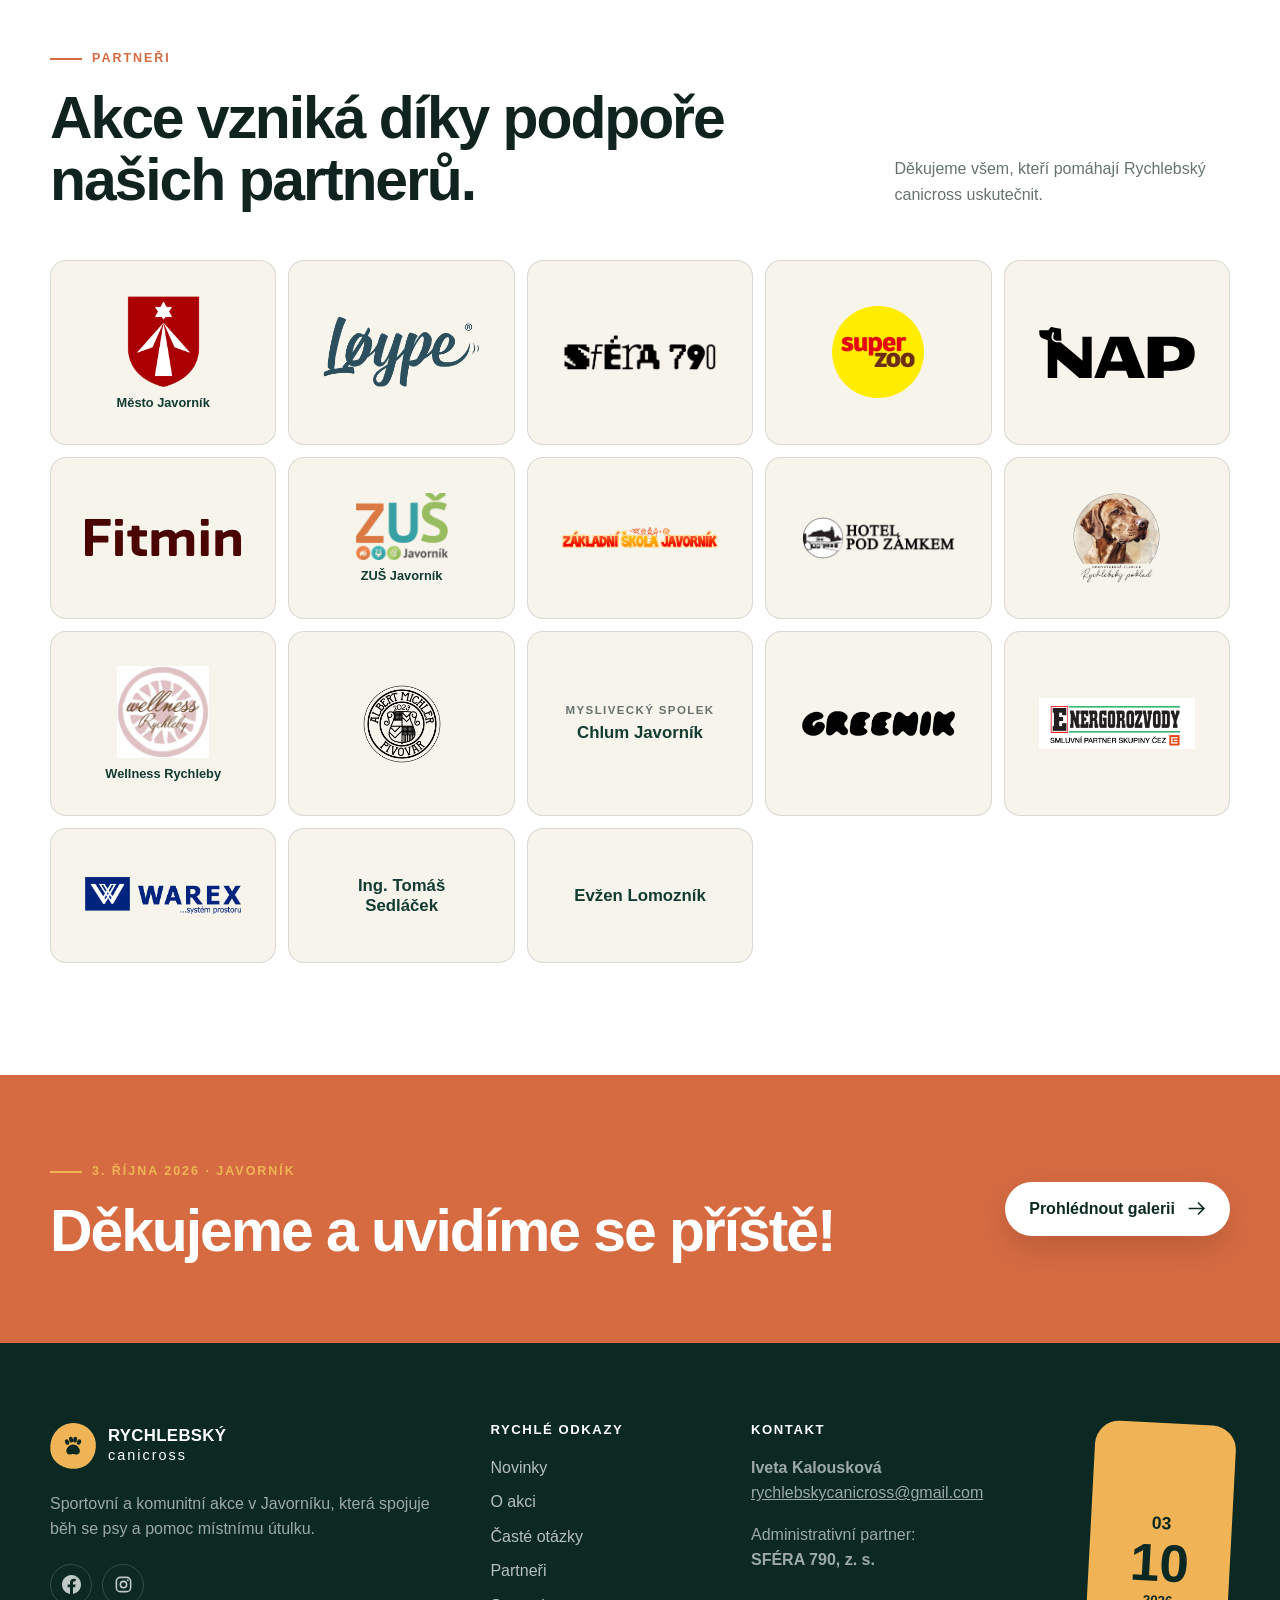
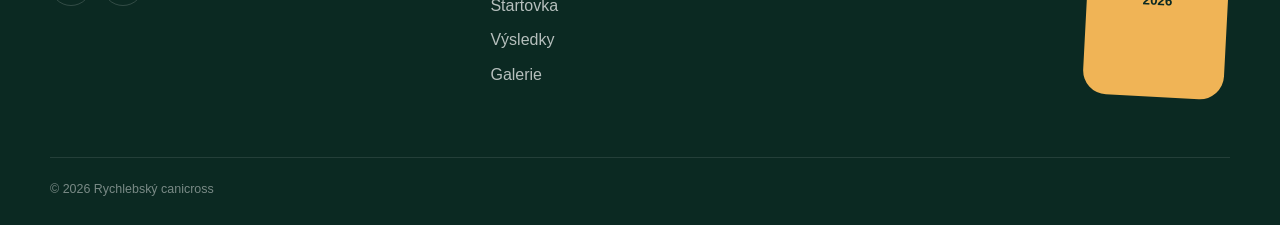
==== commit 5fb066bb: "Galerie s 30 fotkami a lightboxem, pás fotek na úvodní stránce - galerie: mřížka 30 fotek (Adam Záho" ====
--- a/index.html
+++ b/index.html
@@ -17,8 +17,11 @@
     <meta property="og:url" content="https://rychlebskycanicross.cz/" />
     <meta name="theme-color" content="#123c32" />
     <title>Rychlebský canicross 2026</title>
-    <link rel="stylesheet" href="style.css?v=20261007-20" />
-    <script src="script.js?v=20261007-3" defer></script>
+    <link rel="icon" type="image/png" sizes="32x32" href="assets/images/favicon-32.png" />
+    <link rel="icon" type="image/png" sizes="192x192" href="assets/images/favicon-192.png" />
+    <link rel="apple-touch-icon" href="assets/images/apple-touch-icon.png" />
+    <link rel="stylesheet" href="style.css?v=20261025-1" />
+    <script src="script.js?v=20261025-1" defer></script>
   </head>
   <body id="top">
     <!-- SVG ikony jsou vložené přímo v souboru, takže web funguje i bez internetu. -->
@@ -358,6 +361,94 @@
         </div>
       </section>
 
+      <section class="section photo-strip" id="foto">
+        <div class="container">
+          <div class="section-heading reveal">
+            <div>
+              <p class="eyebrow">Fotky z akce</p>
+              <h2>Takhle jsme běželi</h2>
+            </div>
+          </div>
+
+          <ul class="photo-grid reveal">
+            <li>
+              <a class="photo-card" href="galerie/">
+                <img
+                  src="assets/images/galerie/nahledy/adam-zahorsky-rychlebsky-canicross-2026-124.webp"
+                  alt="Běžkyně se psem na louce při závodě Rychlebského canicrossu."
+                  width="640"
+                  height="480"
+                  loading="lazy"
+                />
+              </a>
+            </li>
+            <li>
+              <a class="photo-card" href="galerie/">
+                <img
+                  src="assets/images/galerie/nahledy/adam-zahorsky-rychlebsky-canicross-2026-41.webp"
+                  alt="Děti vybíhají z startovní brány Plyšákcrossu, uprostřed modrý maskot."
+                  width="640"
+                  height="480"
+                  loading="lazy"
+                />
+              </a>
+            </li>
+            <li>
+              <a class="photo-card" href="galerie/">
+                <img
+                  src="assets/images/galerie/nahledy/adam-zahorsky-rychlebsky-canicross-2026-188.webp"
+                  alt="Organizátorky předávají symbolický šek 14 500 Kč pro Javornické čumáčky."
+                  width="640"
+                  height="480"
+                  loading="lazy"
+                />
+              </a>
+            </li>
+            <li>
+              <a class="photo-card" href="galerie/">
+                <img
+                  src="assets/images/galerie/nahledy/adam-zahorsky-rychlebsky-canicross-2026-136.webp"
+                  alt="Běžkyně s tmavým psem na lesní cestě."
+                  width="640"
+                  height="480"
+                  loading="lazy"
+                />
+              </a>
+            </li>
+            <li>
+              <a class="photo-card" href="galerie/">
+                <img
+                  src="assets/images/galerie/nahledy/adam-zahorsky-rychlebsky-canicross-2026-73.webp"
+                  alt="Malá závodnice s číslem 25 běží Plyšákcross s plyšákem v ruce."
+                  width="640"
+                  height="480"
+                  loading="lazy"
+                />
+              </a>
+            </li>
+            <li>
+              <a class="photo-card" href="galerie/">
+                <img
+                  src="assets/images/galerie/nahledy/adam-zahorsky-rychlebsky-canicross-2026-212.webp"
+                  alt="Potřesení rukou při vyhlášení, závodnice s diplomem a zlatým psem."
+                  width="640"
+                  height="480"
+                  loading="lazy"
+                />
+              </a>
+            </li>
+          </ul>
+
+          <div class="photo-strip-actions reveal">
+            <a class="button button-accent" href="galerie/">
+              Celá galerie
+              <svg><use href="#i-arrow"></use></svg>
+            </a>
+            <span class="photo-credit">Foto: Adam Záhorský</span>
+          </div>
+        </div>
+      </section>
+
       <section class="section intro" id="o-akci">
         <div class="container narrow center reveal">
           <p class="eyebrow">Co je to za akci</p>
@@ -609,7 +700,7 @@
             <h2>Výsledky jsou venku</h2>
             <p>
               Bylo to skvělé, byli jste skvělí. Podívejte se na kompletní
-              pořadí všech kategorií a brzy i na fotky a videa z akce.
+              pořadí všech kategorií a na fotky a videa z akce.
             </p>
             <div class="registration-actions">
               <a class="button button-accent" href="vysledky/">
@@ -1318,7 +1409,7 @@
       <button
         class="image-lightbox-close"
         type="button"
-        aria-label="Zavřít zvětšenou mapu"
+        aria-label="Zavřít zvětšený obrázek"
       >
         <svg><use href="#i-close"></use></svg>
       </button>
--- a/style.css
+++ b/style.css
@@ -1856,6 +1856,75 @@
   transform: scale(1.08);
 }
 
+/* Lightbox – listování fotkami */
+.image-lightbox-nav {
+  position: absolute;
+  top: 50%;
+  z-index: 2;
+
+  display: grid;
+  place-items: center;
+
+  width: 44px;
+  height: 44px;
+  margin-top: -22px;
+  padding: 0;
+  border: 0;
+  border-radius: 50%;
+
+  background: rgba(11, 41, 34, .72);
+  color: white;
+  cursor: pointer;
+}
+
+.image-lightbox-nav[hidden] { display: none; }
+
+.image-lightbox-nav:hover { background: var(--forest-950); }
+
+.image-lightbox-nav svg {
+  width: 22px;
+  height: 22px;
+  fill: currentColor;
+}
+
+.image-lightbox-prev { left: 20px; }
+.image-lightbox-prev svg { transform: rotate(180deg); }
+.image-lightbox-next { right: 20px; }
+
+.image-lightbox-bar {
+  display: flex;
+  align-items: center;
+  justify-content: space-between;
+  gap: 16px;
+  padding: 10px 4px 0;
+  color: var(--muted);
+  font-size: .92rem;
+}
+
+.image-lightbox-download {
+  color: var(--forest-800);
+  font-weight: 700;
+}
+
+.image-lightbox:has(.image-lightbox-bar) .image-lightbox-image {
+  max-height: calc(88vh - 70px);
+}
+
+@media (max-width: 600px) {
+  .image-lightbox-nav {
+    width: 40px;
+    height: 40px;
+    margin-top: -30px;
+  }
+
+  .image-lightbox-prev { left: 14px; }
+  .image-lightbox-next { right: 14px; }
+
+  .image-lightbox:has(.image-lightbox-bar) .image-lightbox-image {
+    max-height: calc(88vh - 62px);
+  }
+}
+
 @media (max-width: 600px) {
   .image-lightbox {
     max-width: 96vw;
@@ -2349,6 +2418,74 @@
   .gallery-block { padding: 24px; }
 }
 
+/* Mřížka fotek (galerie i pás na úvodní stránce) */
+.photo-grid {
+  display: grid;
+  grid-template-columns: repeat(4, 1fr);
+  gap: 14px;
+  margin: 32px 0 12px;
+  padding: 0;
+  list-style: none;
+}
+
+.photo-grid li { margin: 0; }
+
+.photo-card {
+  display: block;
+  overflow: hidden;
+  border-radius: var(--radius-md);
+  background: var(--sage-100);
+  aspect-ratio: 4 / 3;
+}
+
+.photo-card img {
+  display: block;
+  width: 100%;
+  height: 100%;
+  object-fit: cover;
+  transition: transform .35s ease;
+}
+
+.photo-card:hover img,
+.photo-card:focus-visible img { transform: scale(1.04); }
+
+.photo-card:focus-visible {
+  outline: 3px solid var(--accent-dark);
+  outline-offset: 3px;
+}
+
+.photo-credit {
+  margin: 0 0 32px;
+  color: var(--muted);
+  font-size: .92rem;
+}
+
+.gallery-more { margin-top: 8px; }
+
+.gallery-more .button { margin-top: 20px; }
+
+.photo-strip .photo-grid { grid-template-columns: repeat(3, 1fr); }
+
+.photo-strip-actions {
+  display: flex;
+  flex-wrap: wrap;
+  align-items: center;
+  gap: 16px;
+}
+
+@media (max-width: 900px) {
+  .photo-grid { grid-template-columns: repeat(2, 1fr); }
+}
+
+@media (max-width: 560px) {
+  .photo-grid { gap: 10px; }
+  .photo-strip .photo-grid { grid-template-columns: repeat(2, 1fr); }
+}
+
+@media (prefers-reduced-motion: reduce) {
+  .photo-card img { transition: none; }
+}
+
 /* Novinky */
 .news { padding-top: 96px; }
 
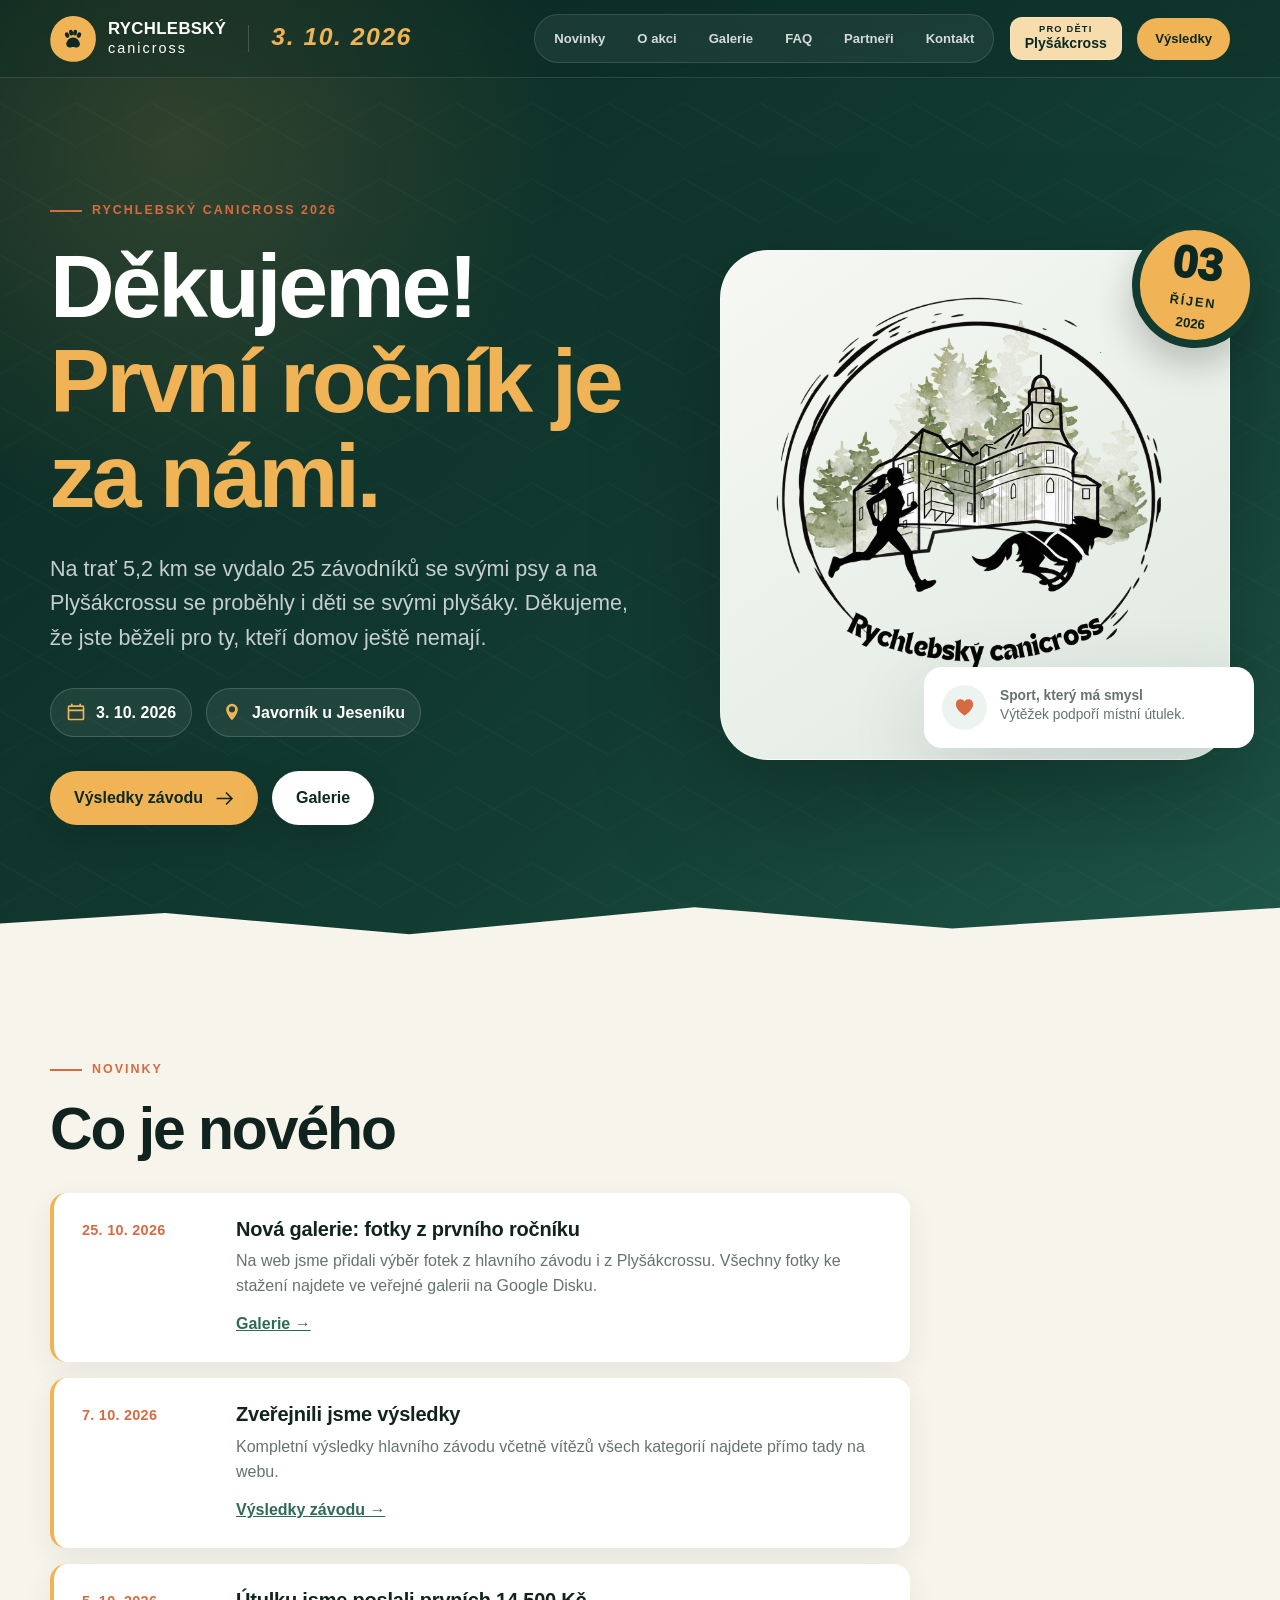
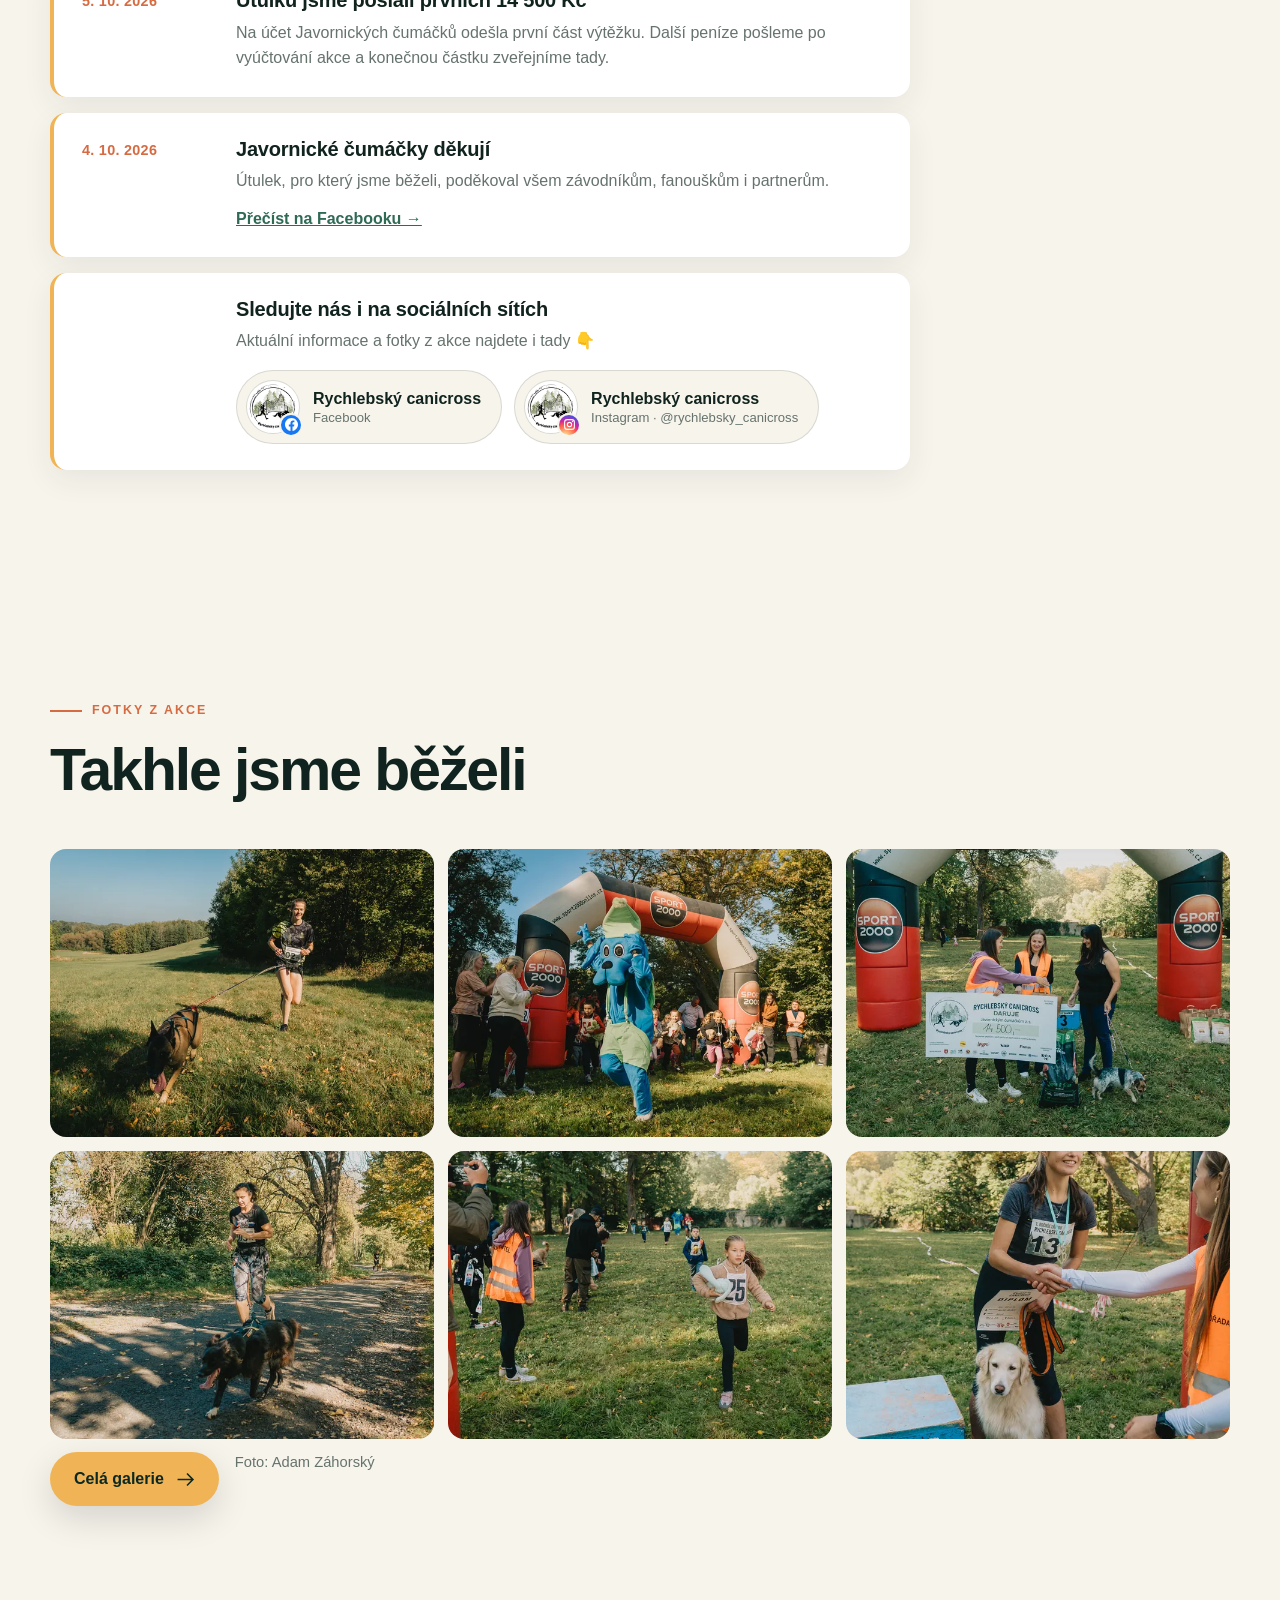
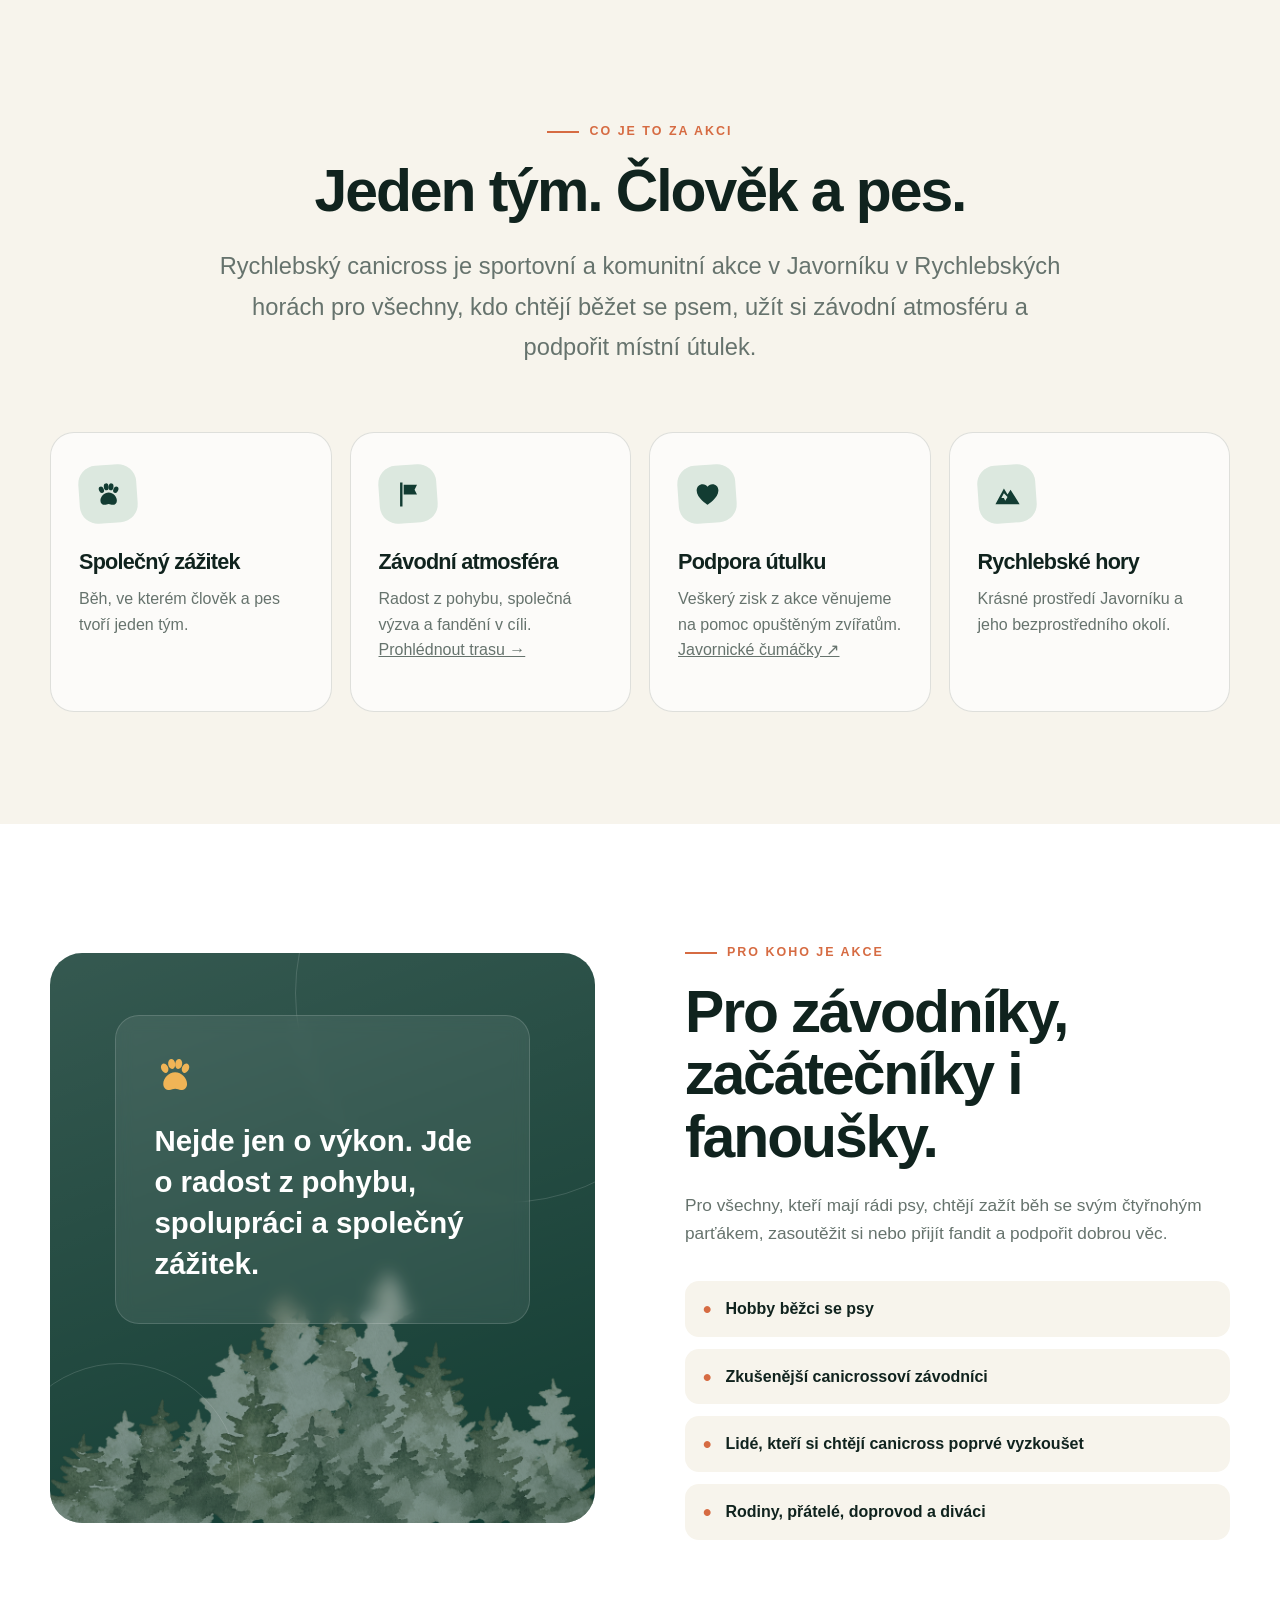
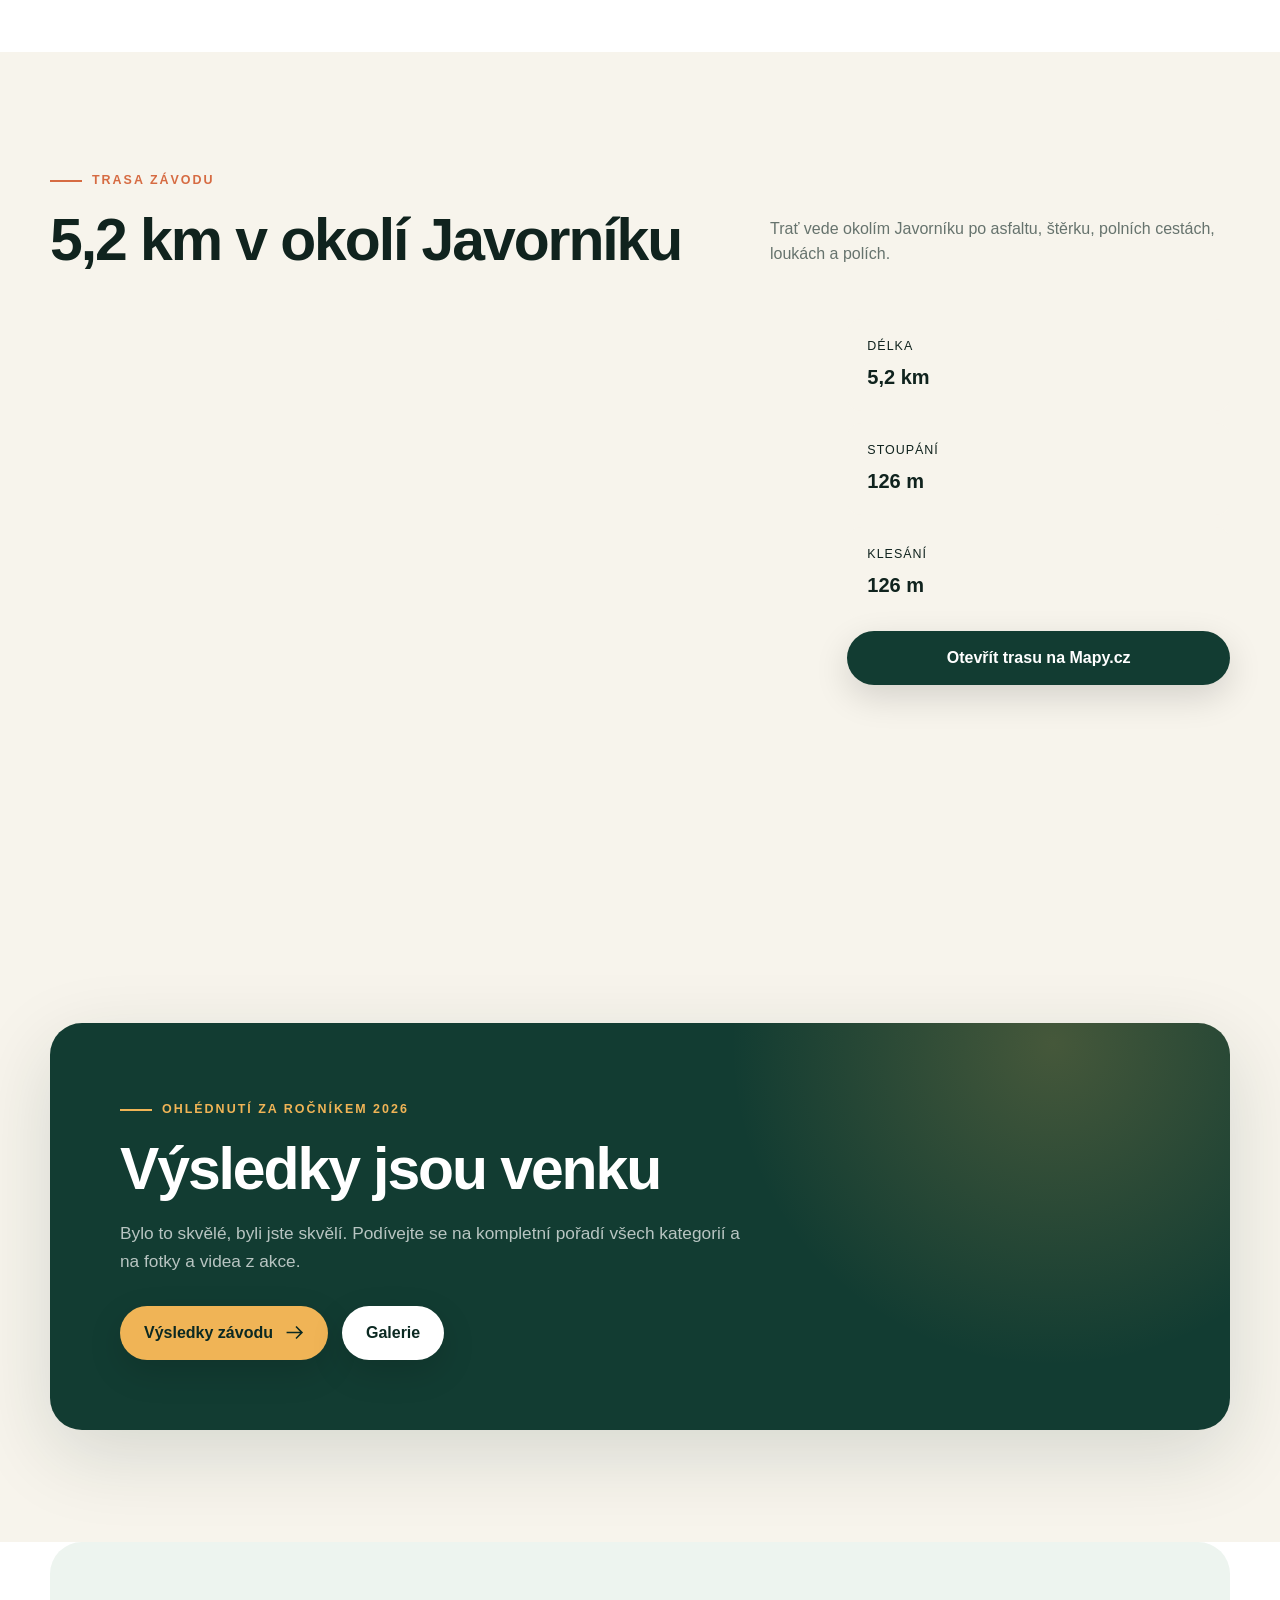
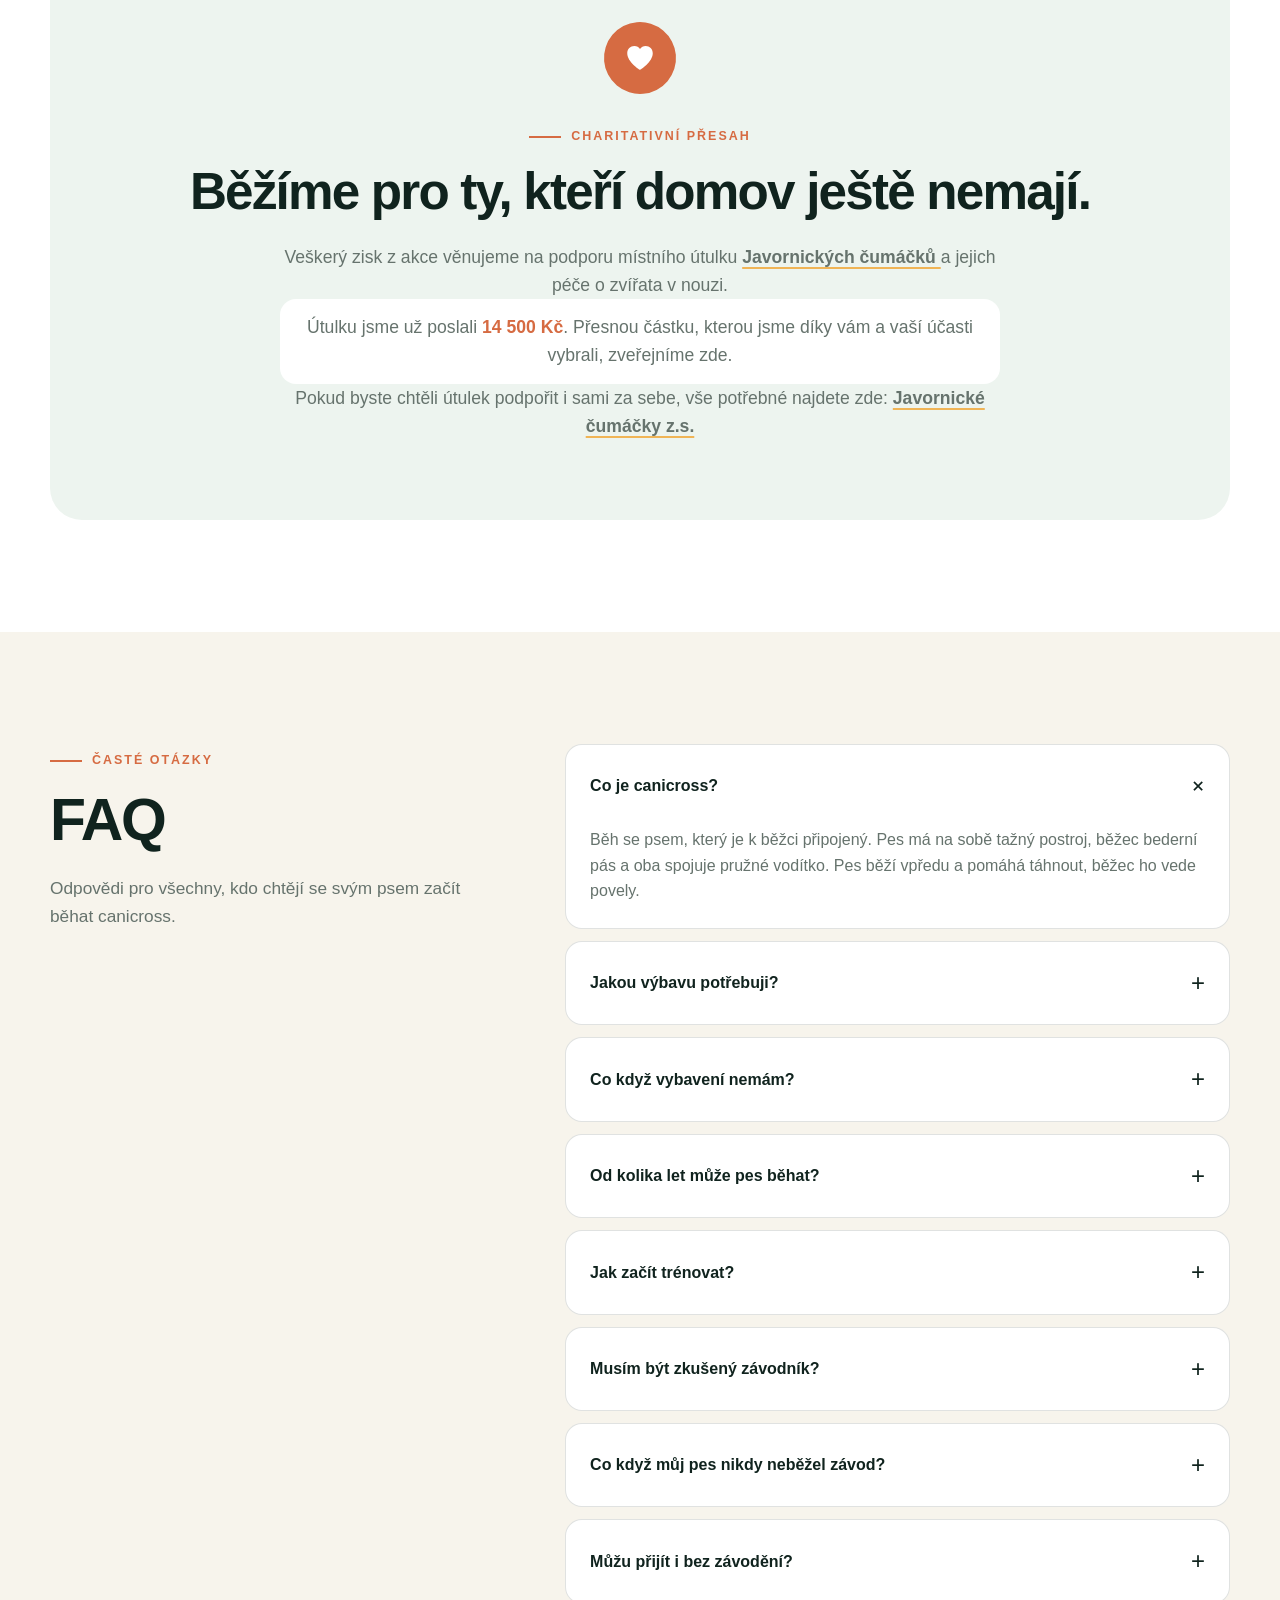
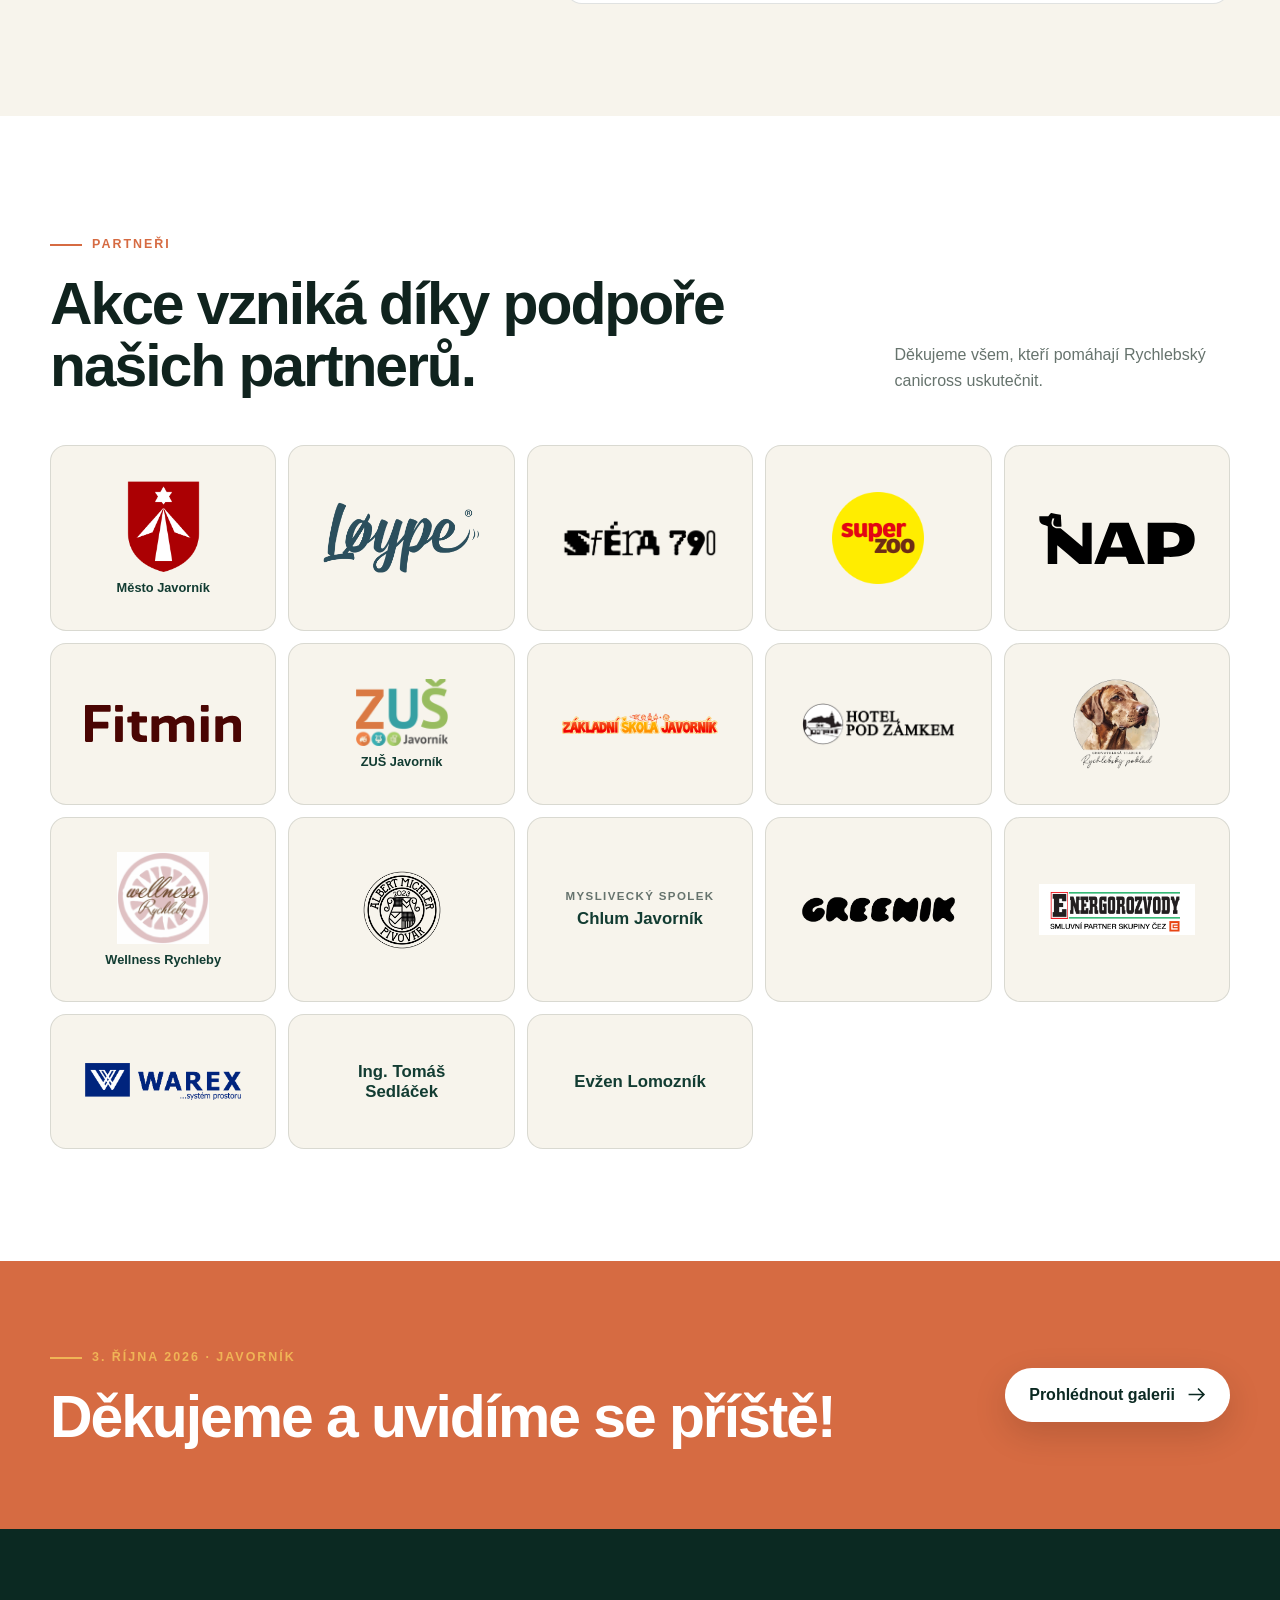
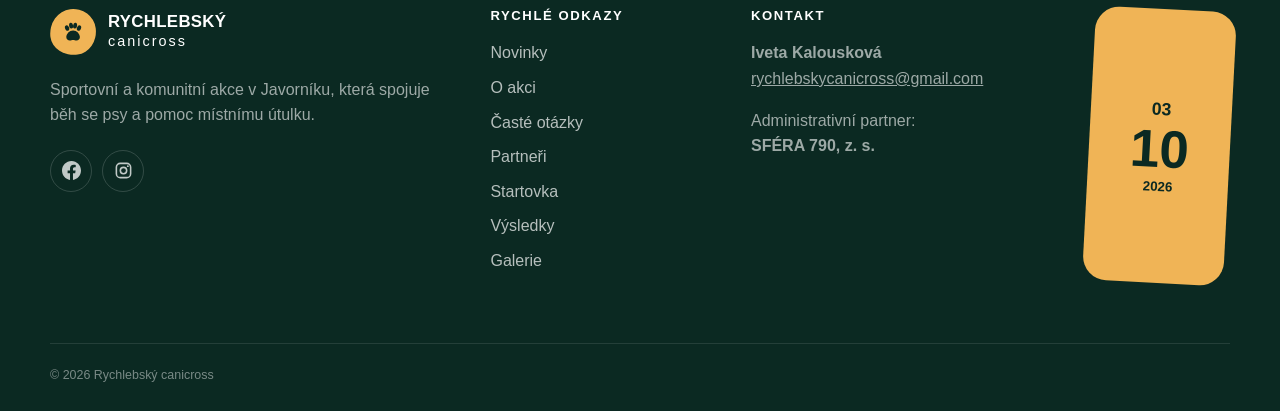
==== commit 7fc0189b: "Novinka: nová galerie s fotkami z prvního ročníku Co-Authored-By: Claude Sonnet 5.5 <noreply@anthrop" ====
--- a/index.html
+++ b/index.html
@@ -260,6 +260,19 @@
 
           <div class="news-list">
             <article class="news-item reveal">
+              <time datetime="2026-10-25">25. 10. 2026</time>
+              <div>
+                <h3>Nová galerie: fotky z prvního ročníku</h3>
+                <p>
+                  Na web jsme přidali výběr fotek z hlavního závodu i z
+                  Plyšákcrossu. Všechny fotky ke stažení najdete ve veřejné
+                  galerii na Google Disku.
+                </p>
+                <a class="news-link" href="galerie/">Galerie →</a>
+              </div>
+            </article>
+
+            <article class="news-item reveal">
               <time datetime="2026-10-07">7. 10. 2026</time>
               <div>
                 <h3>Zveřejnili jsme výsledky</h3>
